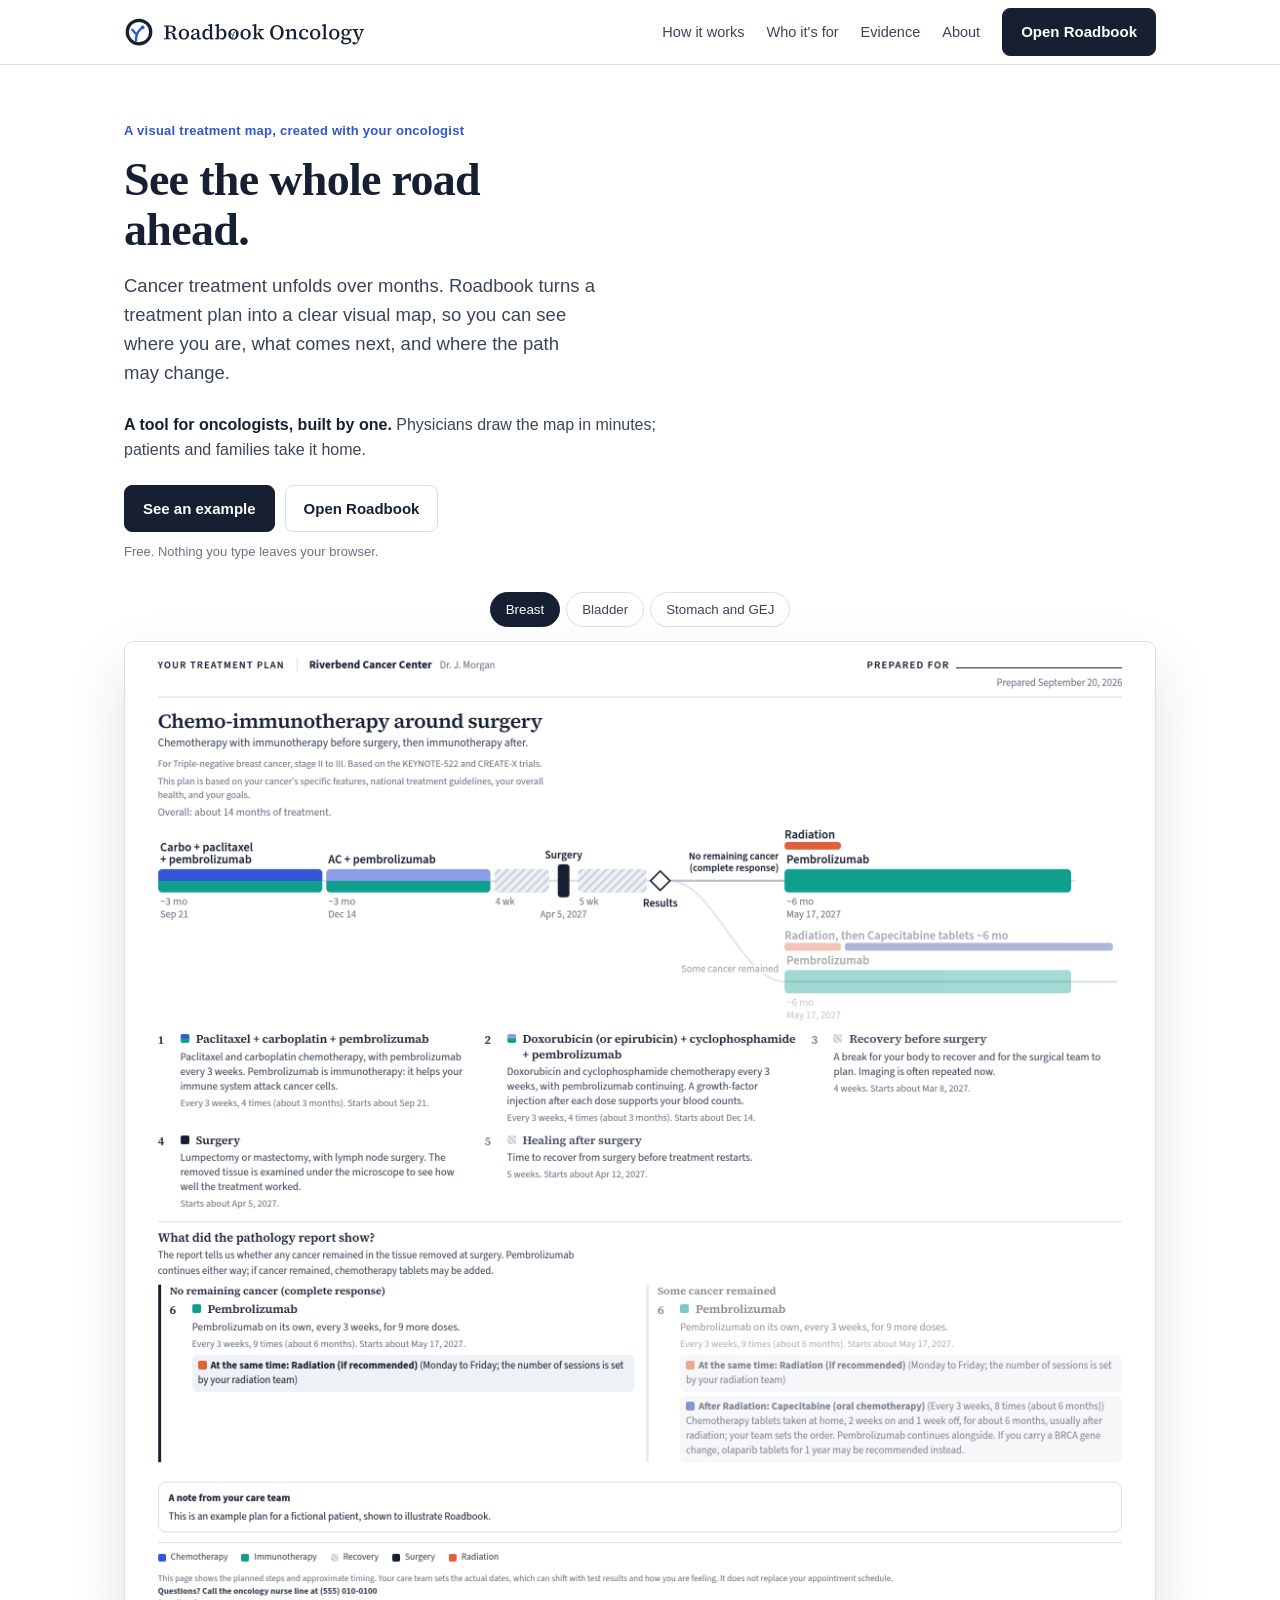
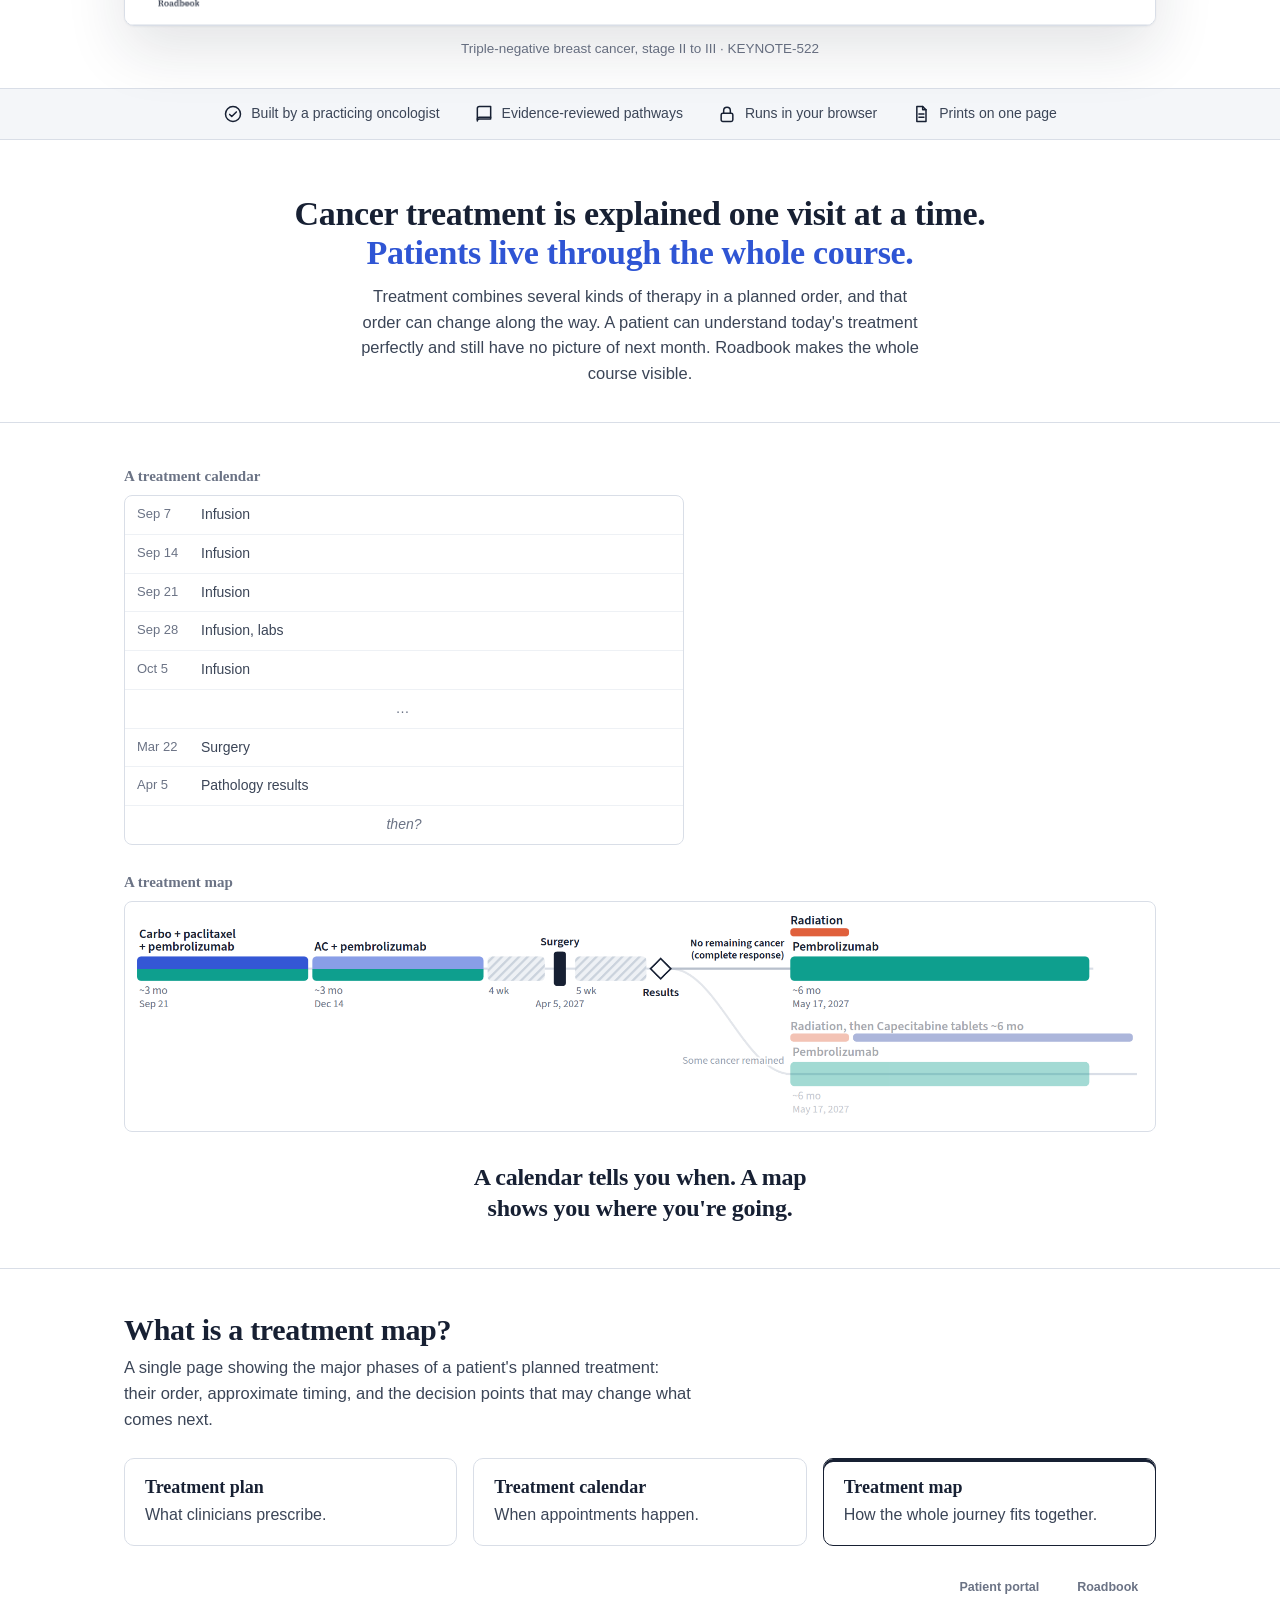
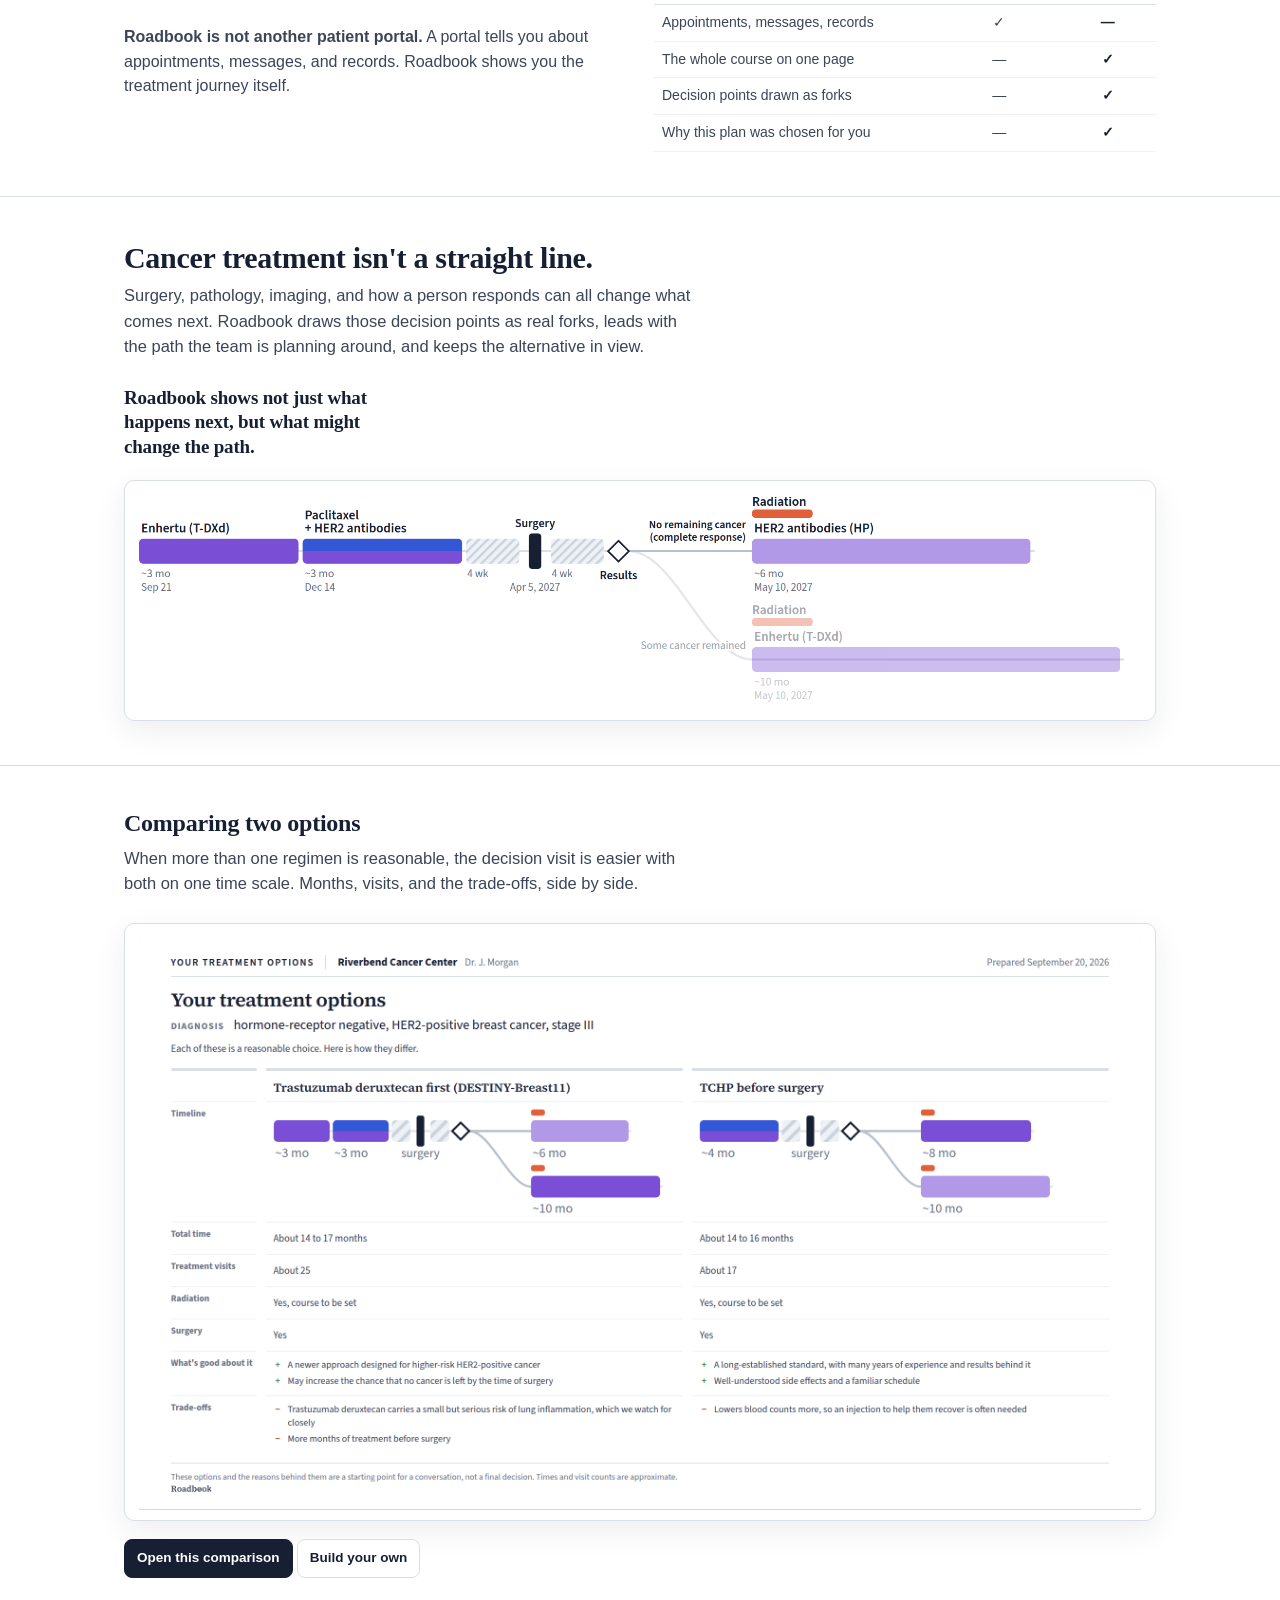
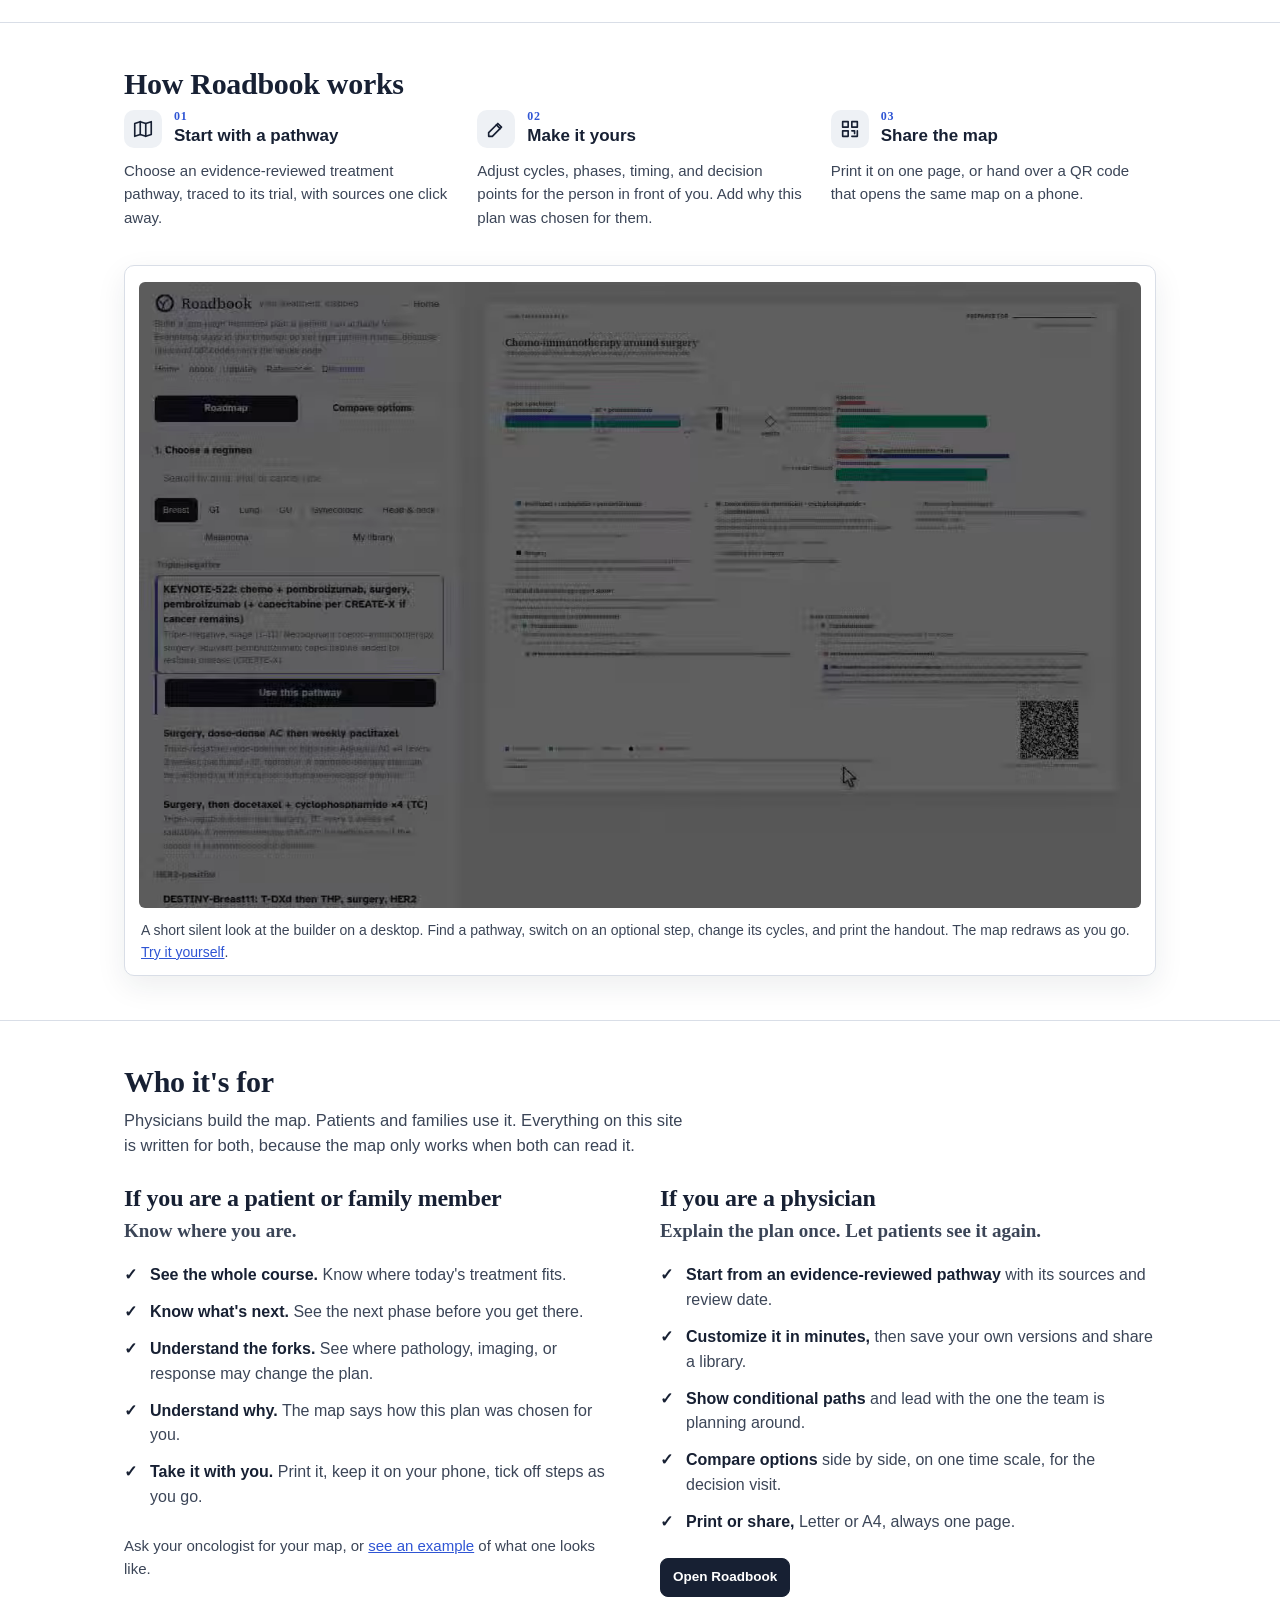
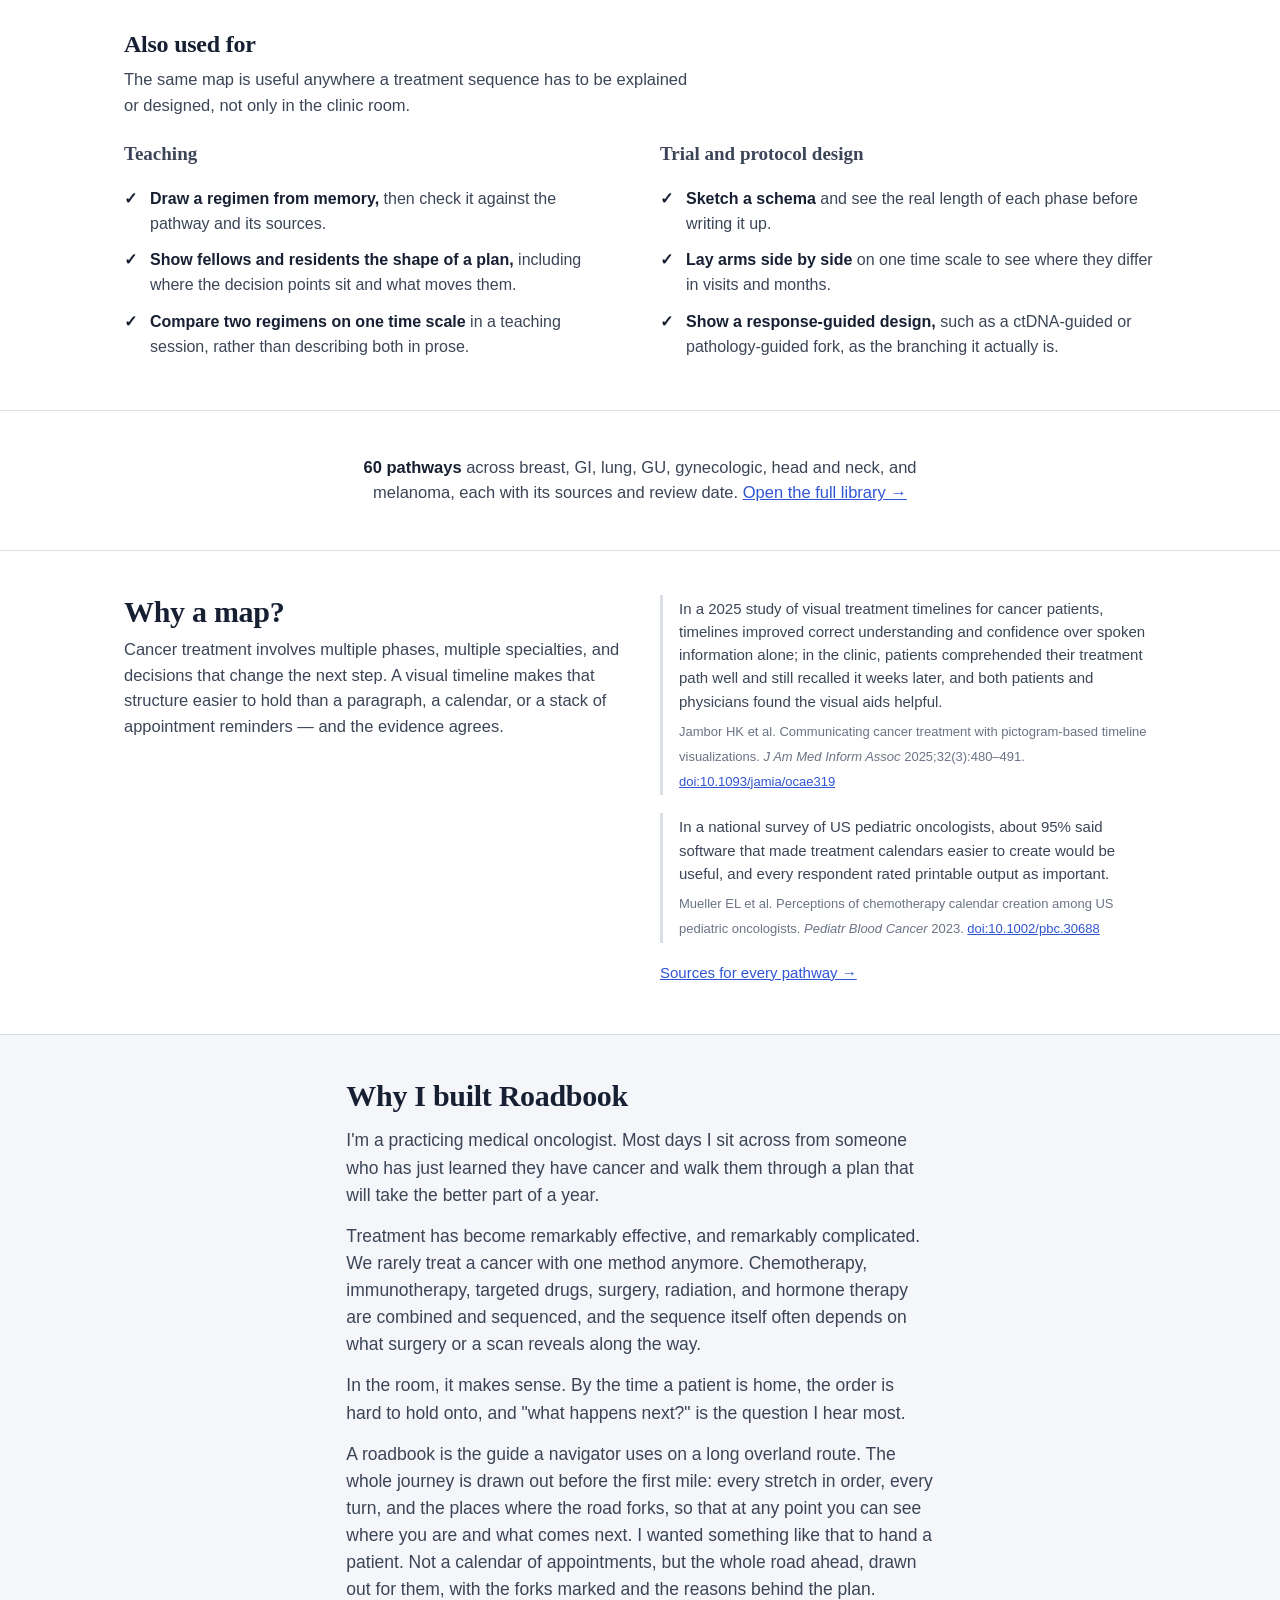
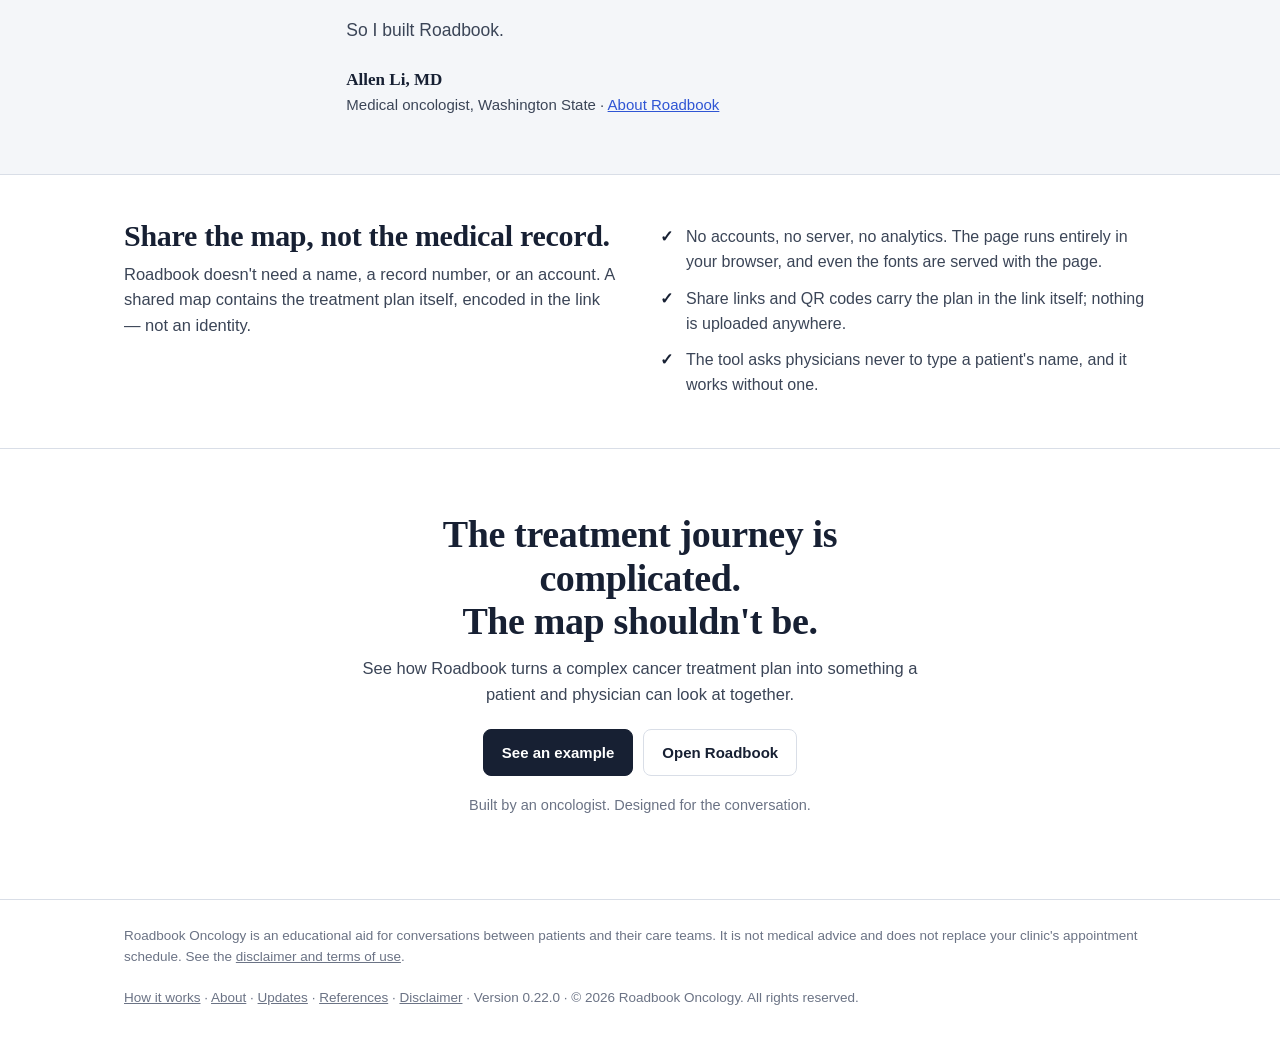
==== index.html @ 47f33a2a "Step text: the schedule said once, the longest descriptions shortened (0.22.0) Every step prints a s" ====
<!doctype html>
<html lang="en">
<head>
<meta charset="utf-8">
<meta name="viewport" content="width=device-width, initial-scale=1">
<title>Roadbook Oncology: treatment maps for cancer care</title>
<meta name="description" content="Roadbook lets your oncologist turn your treatment plan into a one-page map: every phase in order, the decision points, and why the plan was chosen.">
<meta property="og:site_name" content="Roadbook Oncology">
<meta property="og:title" content="Roadbook: treatment maps for cancer care">
<meta property="og:description" content="Roadbook lets your oncologist turn your treatment plan into a one-page map: every phase in order, the decision points, and why the plan was chosen.">
<meta property="og:image" content="https://allentheli.github.io/Roadbook/assets/brand/og.png">
<link rel="icon" href="assets/brand/favicon.svg" type="image/svg+xml">
<link rel="icon" href="assets/brand/favicon.ico" sizes="32x32">
<link rel="apple-touch-icon" href="assets/brand/apple-touch-icon.png">
<link rel="stylesheet" href="fonts/fonts.css">
<link rel="stylesheet" href="site.css?v=044">
</head>
<body>
<header class="top"><div class="wrap">
  <a class="logo" href="index.html"><svg class="mark" viewBox="0 0 24 24" aria-hidden="true"><circle cx="12" cy="12" r="9.4" fill="none" stroke="#172033" stroke-width="2.6"></circle><path d="M9.6 18.4 Q9.6 11.8 14.9 8.3 M9.6 13.6 L6.7 10.2" fill="none" stroke="#2F55D4" stroke-width="1.9" stroke-linecap="round" stroke-linejoin="round"></path><circle cx="14.9" cy="8.3" r="1.55" fill="#2F55D4"></circle></svg> <svg class="wordmark full" viewBox="47 63 1920 196" role="img" aria-label="Roadbook Oncology"><g transform="translate(40 40) scale(0.2)"><g fill="#172033"><path d="M344 850L36 850L36 795L171 787L211 787L344 795L344 850M251 850L130 850Q131 799 131 747.5Q131 696 131 644.5Q131 593 131 541L131 541L131 491Q131 440 131 388.5Q131 337 131 285.5Q131 234 130 183L130 183L251 183Q251 235 250.5 287Q250 339 250 392Q250 445 250 501L250 501L250 535Q250 589 250 642Q250 695 250.5 746.5Q251 798 251 850L251 850M594 860L594 860Q539 860 509.5 841Q480 822 468 774L468 774L436 643Q427 604 411.5 583Q396 562 373 553.5Q350 545 313 545L313 545L194 545L194 492L327 492Q380 492 414 475Q448 458 464 428Q480 398 480 360L480 360Q480 299 444 269Q408 239 332 239L332 239L204 239L204 183L346 183Q469 183 535.5 228Q602 273 602 354L602 354Q602 400 575.5 435Q549 470 500 491Q451 512 385 515L385 515L385 521Q424 522 452 529.5Q480 537 500 552Q520 567 533.5 591.5Q547 616 557 652L557 652L604 821L556 786L682 797L682 850Q670 853 656 855Q642 857 627 858.5Q612 860 594 860M163 246L36 238L36 183L176 183L176 246L163 246M990 863L990 863Q924 863 867 833.5Q810 804 776 746Q742 688 742 605L742 605Q742 522 776.5 463.5Q811 405 867.5 374.5Q924 344 990 344L990 344Q1055 344 1112 374Q1169 404 1203.5 461.5Q1238 519 1238 602L1238 602Q1238 685 1203.5 743.5Q1169 802 1112.5 832.5Q1056 863 990 863M990 808L990 808Q1032 808 1061 786Q1090 764 1106 719Q1122 674 1122 605L1122 605Q1122 536 1106 490Q1090 444 1061 421.5Q1032 399 990 399L990 399Q948 399 918.5 421.5Q889 444 874 489Q859 534 859 603L859 603Q859 673 874 718.5Q889 764 918.5 786Q948 808 990 808M1463 865L1463 865Q1406 865 1366 831Q1326 797 1326 734L1326 734Q1326 697 1342 668.5Q1358 640 1395 617.5Q1432 595 1496 577L1496 577Q1524 569 1552 562Q1580 555 1607.5 547Q1635 539 1663 532L1663 532L1663 574Q1628 584 1593.5 595Q1559 606 1524 617L1524 617Q1487 628 1467 643Q1447 658 1439.5 675.5Q1432 693 1432 713L1432 713Q1432 750 1454 770Q1476 790 1513 790L1513 790Q1536 790 1555 781.5Q1574 773 1595.5 757Q1617 741 1646 716L1646 716L1652 772L1615 772Q1596 798 1575.5 819Q1555 840 1528.5 852.5Q1502 865 1463 865M1727 862L1727 862Q1681 862 1654 834Q1627 806 1624 753L1624 753L1621 751L1621 515Q1621 470 1610.5 444Q1600 418 1577.5 407Q1555 396 1520 396L1520 396Q1496 396 1473 400.5Q1450 405 1426 415L1426 415L1469 373L1456 460Q1452 495 1436 511Q1420 527 1395 527L1395 527Q1370 527 1356.5 514Q1343 501 1339 482L1339 482Q1351 419 1407 381.5Q1463 344 1551 344L1551 344Q1607 344 1646.5 361.5Q1686 379 1707 417.5Q1728 456 1728 520L1728 520L1728 742Q1728 769 1738.5 781Q1749 793 1767 793L1767 793Q1779 793 1788.5 789Q1798 785 1806 779L1806 779L1823 814Q1807 836 1783.5 849Q1760 862 1727 862M2078 863L2078 863Q2019 863 1972.5 832.5Q1926 802 1899.5 744.5Q1873 687 1873 607L1873 607Q1873 525 1901 466Q1929 407 1977 375.5Q2025 344 2084 344L2084 344Q2120 344 2146 355Q2172 366 2192 386.5Q2212 407 2230 435L2230 435L2267 435L2262 503Q2223 458 2190.5 436Q2158 414 2119 414L2119 414Q2082 414 2052 434Q2022 454 2004.5 496Q1987 538 1987 604L1987 604Q1987 668 2004 709Q2021 750 2051 770Q2081 790 2119 790L2119 790Q2162 790 2194.5 766.5Q2227 743 2262 696L2262 696L2267 764L2230 764Q2214 793 2194 815.5Q2174 838 2146 850.5Q2118 863 2078 863M2417 850L2245 857L2235 753L2232 751L2232 454L2237 447L2234 212L2150 197L2150 154L2313 118L2342 122L2340 252L2340 788L2417 802L2417 850M2653 858L2484 850L2484 802L2559 788Q2559 763 2559 736.5Q2559 710 2559.5 684Q2560 658 2560 635L2560 635L2560 212L2477 197L2477 154L2639 118L2668 122L2666 252L2663 447L2667 453L2667 757L2665 758L2653 858M2819 863L2819 863Q2782 863 2754.5 851.5Q2727 840 2705.5 817Q2684 794 2665 761L2665 761L2628 761L2633 695Q2671 744 2706.5 768.5Q2742 793 2784 793L2784 793Q2821 793 2850 773Q2879 753 2896 711.5Q2913 670 2913 606L2913 606Q2913 510 2877.5 463.5Q2842 417 2787 417L2787 417Q2760 417 2735.5 428Q2711 439 2686 460.5Q2661 482 2632 514L2632 514L2627 447L2667 447Q2687 414 2710 391.5Q2733 369 2761.5 356.5Q2790 344 2828 344L2828 344Q2884 344 2929.5 373.5Q2975 403 3001.5 460.5Q3028 518 3028 601L3028 601Q3028 682 3000.5 741Q2973 800 2925.5 831.5Q2878 863 2819 863" fill="#172033"/><path d="M3363 863L3363 863Q3297 863 3240 833.5Q3183 804 3149 746Q3115 688 3115 605L3115 605Q3115 522 3149.5 463.5Q3184 405 3240.5 374.5Q3297 344 3363 344L3363 344Q3428 344 3485 374Q3542 404 3576.5 461.5Q3611 519 3611 602L3611 602Q3611 685 3576.5 743.5Q3542 802 3485.5 832.5Q3429 863 3363 863M3363 808L3363 808Q3405 808 3434 786Q3463 764 3479 719Q3495 674 3495 605L3495 605Q3495 536 3479 490Q3463 444 3434 421.5Q3405 399 3363 399L3363 399Q3321 399 3291.5 421.5Q3262 444 3247 489Q3232 534 3232 603L3232 603Q3232 673 3247 718.5Q3262 764 3291.5 786Q3321 808 3363 808" fill="#172033"/><path d="M3947 863L3947 863Q3881 863 3824 833.5Q3767 804 3733 746Q3699 688 3699 605L3699 605Q3699 522 3733.5 463.5Q3768 405 3824.5 374.5Q3881 344 3947 344L3947 344Q4012 344 4069 374Q4126 404 4160.5 461.5Q4195 519 4195 602L4195 602Q4195 685 4160.5 743.5Q4126 802 4069.5 832.5Q4013 863 3947 863M3947 808L3947 808Q3989 808 4018 786Q4047 764 4063 719Q4079 674 4079 605L4079 605Q4079 536 4063 490Q4047 444 4018 421.5Q3989 399 3947 399L3947 399Q3905 399 3875.5 421.5Q3846 444 3831 489Q3816 534 3816 603L3816 603Q3816 673 3831 718.5Q3846 764 3875.5 786Q3905 808 3947 808" fill="#172033"/><path d="M4537 850L4274 850L4274 799L4385 789L4425 789L4537 799L4537 850M4461 850L4350 850Q4351 825 4351 798Q4351 771 4351.5 743.5Q4352 716 4352 688.5Q4352 661 4352 635L4352 635L4352 212L4269 197L4269 154L4432 118L4461 122L4459 252L4459 634Q4459 661 4459 688Q4459 715 4459.5 743Q4460 771 4460 798Q4460 825 4461 850L4461 850M4781 358L4410 706L4410 627L4444 627L4572 487L4701 358L4781 358M4834 850L4673 850L4516 578L4588 507L4764 791L4834 801L4834 850M4667 422L4558 406L4558 357L4812 357L4812 406L4691 419L4667 422" fill="#172033"/></g><path d="M3322.7 778.0 Q3322.7 635.0 3410.1 515.2 M3322.7 665.0 L3276.7 581.1" fill="none" stroke="#2F55D4" stroke-width="46" stroke-linecap="round" stroke-linejoin="round"></path><circle cx="3410.1" cy="515.2" r="40" fill="#2F55D4"></circle><path d="M5445 866L5445 866Q5379 866 5320 843Q5261 820 5216 775.5Q5171 731 5146 666Q5121 601 5121 518L5121 518Q5121 436 5146.5 371Q5172 306 5216.5 260.5Q5261 215 5320 191Q5379 167 5445 167L5445 167Q5511 167 5569.5 190Q5628 213 5673 257.5Q5718 302 5743.5 366Q5769 430 5769 514L5769 514Q5769 596 5743.5 661Q5718 726 5673.5 772Q5629 818 5570 842Q5511 866 5445 866M5445 807L5445 807Q5496 807 5532.5 784Q5569 761 5593.5 721Q5618 681 5629.5 628.5Q5641 576 5641 516L5641 516Q5641 457 5629.5 404.5Q5618 352 5593.5 312Q5569 272 5532.5 249Q5496 226 5445 226L5445 226Q5395 226 5358 249Q5321 272 5296.5 312Q5272 352 5260 404Q5248 456 5248 516L5248 516Q5248 575 5260 628Q5272 681 5296.5 721Q5321 761 5358 784Q5395 807 5445 807M6108 850L5855 850L5855 799L5965 789L6005 789L6108 799L6108 850M6040 850L5929 850Q5929 820 5929.5 783Q5930 746 5930 707Q5930 668 5930 635L5930 635L5930 582Q5930 556 5930 535Q5930 514 5929.5 494Q5929 474 5929 453L5929 453L5849 449L5849 403L5991 350L6020 355L6034 463L6038 464L6038 635Q6038 668 6038.5 707Q6039 746 6039 783Q6039 820 6040 850L6040 850M6435 850L6182 850L6182 799L6288 789L6328 789L6435 799L6435 850M6363 850L6252 850Q6253 820 6253 783Q6253 746 6253.5 707.5Q6254 669 6254 635L6254 635L6254 537Q6254 478 6234.5 454Q6215 430 6172 430L6172 430Q6147 430 6122.5 437.5Q6098 445 6072.5 459.5Q6047 474 6021 496L6021 496L6015 448L6042 448Q6063 418 6089.5 394.5Q6116 371 6148.5 357.5Q6181 344 6218 344L6218 344Q6289 344 6325.5 387.5Q6362 431 6362 519L6362 519L6362 635Q6362 669 6362 707.5Q6362 746 6362.5 783Q6363 820 6363 850L6363 850M6750 863L6750 863Q6675 863 6620 832Q6565 801 6535.5 744Q6506 687 6506 609L6506 609Q6506 529 6538.5 469.5Q6571 410 6627.5 377Q6684 344 6753 344L6753 344Q6809 344 6850.5 361Q6892 378 6917.5 406Q6943 434 6951 467L6951 467Q6947 491 6934 504.5Q6921 518 6896 518L6896 518Q6869 518 6854 501.5Q6839 485 6833 458L6833 458L6809 369L6871 420Q6849 409 6824 402.5Q6799 396 6768 396L6768 396Q6725 396 6691 419.5Q6657 443 6638.5 487.5Q6620 532 6620 596L6620 596Q6620 660 6640 702.5Q6660 745 6695.5 766Q6731 787 6777 787L6777 787Q6808 787 6832.5 778.5Q6857 770 6877.5 755Q6898 740 6915 720L6915 720L6952 753Q6933 783 6907 808Q6881 833 6843 848Q6805 863 6750 863M7278 863L7278 863Q7212 863 7155 833.5Q7098 804 7064 746Q7030 688 7030 605L7030 605Q7030 522 7064.5 463.5Q7099 405 7155.5 374.5Q7212 344 7278 344L7278 344Q7343 344 7400 374Q7457 404 7491.5 461.5Q7526 519 7526 602L7526 602Q7526 685 7491.5 743.5Q7457 802 7400.5 832.5Q7344 863 7278 863M7278 808L7278 808Q7320 808 7349 786Q7378 764 7394 719Q7410 674 7410 605L7410 605Q7410 536 7394 490Q7378 444 7349 421.5Q7320 399 7278 399L7278 399Q7236 399 7206.5 421.5Q7177 444 7162 489Q7147 534 7147 603L7147 603Q7147 673 7162 718.5Q7177 764 7206.5 786Q7236 808 7278 808M7869 850L7605 850L7605 799L7716 789L7756 789L7869 799L7869 850M7792 850L7681 850Q7682 814 7682 778Q7682 742 7682.5 706Q7683 670 7683 635L7683 635L7683 212L7600 197L7600 154L7763 118L7792 122L7790 252L7790 635Q7790 670 7790.5 706Q7791 742 7791 778Q7791 814 7792 850L7792 850M8195 863L8195 863Q8129 863 8072 833.5Q8015 804 7981 746Q7947 688 7947 605L7947 605Q7947 522 7981.5 463.5Q8016 405 8072.5 374.5Q8129 344 8195 344L8195 344Q8260 344 8317 374Q8374 404 8408.5 461.5Q8443 519 8443 602L8443 602Q8443 685 8408.5 743.5Q8374 802 8317.5 832.5Q8261 863 8195 863M8195 808L8195 808Q8237 808 8266 786Q8295 764 8311 719Q8327 674 8327 605L8327 605Q8327 536 8311 490Q8295 444 8266 421.5Q8237 399 8195 399L8195 399Q8153 399 8123.5 421.5Q8094 444 8079 489Q8064 534 8064 603L8064 603Q8064 673 8079 718.5Q8094 764 8123.5 786Q8153 808 8195 808M8735 1085L8735 1085Q8664 1085 8615.5 1069Q8567 1053 8542.5 1025.5Q8518 998 8518 963L8518 963Q8518 934 8533 912Q8548 890 8579.5 873Q8611 856 8661 843L8661 843L8668 850Q8651 863 8639 878Q8627 893 8621 909.5Q8615 926 8615 945L8615 945Q8615 970 8629.5 989.5Q8644 1009 8673.5 1020Q8703 1031 8750 1031L8750 1031Q8805 1031 8842 1017.5Q8879 1004 8898 981.5Q8917 959 8917 933L8917 933Q8917 901 8894.5 881.5Q8872 862 8824 862L8824 862L8695 862Q8678 862 8662 861.5Q8646 861 8631 860L8631 860L8631 841Q8592 834 8568.5 816Q8545 798 8545 763L8545 763Q8545 731 8568 708Q8591 685 8634 664L8634 664L8634 640L8684 648Q8660 669 8648.5 685Q8637 701 8637 721L8637 721Q8637 745 8654 757.5Q8671 770 8710 770L8710 770L8837 770Q8897 770 8935.5 787Q8974 804 8992.5 834Q9011 864 9011 904L9011 904Q9011 941 8991 973.5Q8971 1006 8934 1031Q8897 1056 8846.5 1070.5Q8796 1085 8735 1085M8739 678L8739 678Q8680 678 8635 658.5Q8590 639 8565 601.5Q8540 564 8540 512L8540 512Q8540 461 8565 423Q8590 385 8635 364.5Q8680 344 8739 344L8739 344Q8780 344 8811 353.5Q8842 363 8864.5 379.5Q8887 396 8900 417L8900 417L8909 418Q8923 436 8930.5 458.5Q8938 481 8938 510L8938 510Q8938 561 8913 599Q8888 637 8843.5 657.5Q8799 678 8739 678M8739 629L8739 629Q8769 629 8790.5 614.5Q8812 600 8823.5 573Q8835 546 8835 510L8835 510Q8835 474 8824 447.5Q8813 421 8791.5 407Q8770 393 8740 393L8740 393Q8711 393 8689 407.5Q8667 422 8655.5 448.5Q8644 475 8644 511L8644 511Q8644 547 8655.5 573.5Q8667 600 8688 614.5Q8709 629 8739 629M9025 437L8872 437L8872 406L8898 406L8991 339L9025 344L9025 437M9165 1092L9165 1092Q9134 1092 9111 1083Q9088 1074 9074.5 1058.5Q9061 1043 9058 1025L9058 1025Q9064 1002 9082.5 989Q9101 976 9129 976L9129 976Q9154 976 9173 986.5Q9192 997 9210 1018L9210 1018L9237 1050L9206 1057L9212 1047Q9239 1029 9260.5 1004.5Q9282 980 9300 948.5Q9318 917 9333 880L9333 880L9351 835L9367 831L9445 573L9521 357L9591 357L9394 860Q9363 939 9330.5 990Q9298 1041 9258 1066.5Q9218 1092 9165 1092M9399 796L9331 923L9104 357L9227 357L9377 786L9399 796M9166 417L9065 405L9065 357L9334 357L9334 405L9218 417L9166 417M9517 417L9417 405L9417 357L9630 357L9630 405L9546 417L9517 417" fill="#172033"/></g></svg></a>
  <div class="nav-wrap">
    <input type="checkbox" id="navtoggle" class="navcb" aria-label="Show menu">
    <label class="navtoggle" for="navtoggle"><span></span><span></span><span></span></label>
  <nav class="main"><a href="how-it-works.html">How it works</a><a href="index.html#who">Who it's for</a><a href="index.html#evidence">Evidence</a><a href="about.html">About</a><a class="btn" href="app.html" style="color:#fff">Open Roadbook</a></nav>
  </div>
</div></header>

<div class="hero"><div class="wrap">
  <div class="herotext">
    <p class="eyebrow">A visual treatment map, created with your oncologist</p>
    <h1 class="display">See the whole road ahead.</h1>
    <p class="lede">Cancer treatment unfolds over months. Roadbook turns a treatment plan into a clear visual map, so you can see where you are, what comes next, and where the path may change.</p>
    <p class="byline"><b>A tool for oncologists, built by one.</b> Physicians draw the map in minutes; patients and families take it home.</p>
    <div class="ctas"><a class="btn" href="app.html#r=kn522&demo=1" style="color:#fff">See an example</a><a class="btn sec" href="app.html">Open Roadbook</a><small>Free. Nothing you type leaves your browser.</small></div>
  </div>
  <div class="heroswitch" id="heroswitch">
    <div class="hstabs" role="tablist" aria-label="Example treatment maps">
      <button type="button" role="tab" id="hstab-0" aria-controls="hs-0" aria-selected="true" data-i="0">Breast</button>
      <button type="button" role="tab" id="hstab-1" aria-controls="hs-1" aria-selected="false" data-i="1">Bladder</button>
      <button type="button" role="tab" id="hstab-2" aria-controls="hs-2" aria-selected="false" data-i="2">Stomach and GEJ</button>
    </div>
    <div class="hsview" id="hsview">
      <a class="heroimg hsslide on" id="hs-0" role="tabpanel" aria-labelledby="hstab-0" href="app.html#r=kn522&demo=1" aria-label="Open the triple-negative breast cancer example"><img src="hero.png" alt="A Roadbook treatment map for stage II to III triple-negative breast cancer: chemo-immunotherapy, surgery, a pathology decision point, then immunotherapy" width="2112" height="2016"></a>
      <a class="heroimg hsslide" id="hs-1" role="tabpanel" aria-labelledby="hstab-1" href="app.html#r=ev303&demo=1" aria-label="Open the muscle-invasive bladder cancer example"><img data-src="hero-ev303.png" alt="A Roadbook treatment map for muscle-invasive bladder cancer: enfortumab vedotin with pembrolizumab, cystectomy, then more of both" width="2112" height="1316"></a>
      <a class="heroimg hsslide" id="hs-2" role="tabpanel" aria-labelledby="hstab-2" href="app.html#r=flot&demo=1" aria-label="Open the stomach and gastroesophageal junction cancer example"><img data-src="hero-flot.png" alt="A Roadbook treatment map for stomach or gastroesophageal junction cancer: FLOT chemotherapy with durvalumab, surgery, then more of both" width="2112" height="1544"></a>
    </div>
    <p class="hscap" id="hscap" aria-live="polite">Triple-negative breast cancer, stage II to III &middot; KEYNOTE-522</p>
  </div>
</div></div>

<div class="trust"><div class="wrap">
  <span><svg viewBox="0 0 24 24" fill="none" stroke="currentColor" stroke-width="1.8" stroke-linecap="round" stroke-linejoin="round"><circle cx="12" cy="12" r="9"/><path d="M8 12.5l2.5 2.5L16 9.5"/></svg> Built by a practicing oncologist</span><span><svg viewBox="0 0 24 24" fill="none" stroke="currentColor" stroke-width="1.8" stroke-linecap="round" stroke-linejoin="round"><path d="M4 5.5A2.5 2.5 0 0 1 6.5 3H20v15H6.5A2.5 2.5 0 0 0 4 20.5z"/><path d="M4 18.5A2.5 2.5 0 0 1 6.5 16H20"/></svg> Evidence-reviewed pathways</span><span><svg viewBox="0 0 24 24" fill="none" stroke="currentColor" stroke-width="1.8" stroke-linecap="round" stroke-linejoin="round"><rect x="5" y="11" width="14" height="10" rx="2"/><path d="M8 11V8a4 4 0 0 1 8 0v3"/></svg> Runs in your browser</span><span><svg viewBox="0 0 24 24" fill="none" stroke="currentColor" stroke-width="1.8" stroke-linecap="round" stroke-linejoin="round"><path d="M7 3h7l4 4v14H7z"/><path d="M14 3v4h4"/><path d="M9.5 12h6M9.5 16h6"/></svg> Prints on one page</span>
</div></div>

<section class="problem"><div class="wrap">
  <h2>Cancer treatment is explained one visit at a time.<br><span>Patients live through the whole course.</span></h2>
  <p class="sub">Treatment combines several kinds of therapy in a planned order, and that order can change along the way. A patient can understand today's treatment perfectly and still have no picture of next month. Roadbook makes the whole course visible.</p>
</div></section>

<section><div class="wrap">
  <div class="ba">
    <div class="ba-col"><h3>A treatment calendar</h3>
      <ul class="cal"><li><time>Sep 7</time>Infusion</li><li><time>Sep 14</time>Infusion</li><li><time>Sep 21</time>Infusion</li><li><time>Sep 28</time>Infusion, labs</li><li><time>Oct 5</time>Infusion</li><li class="more">…</li><li><time>Mar 22</time>Surgery</li><li><time>Apr 5</time>Pathology results</li><li class="q">then?</li></ul>
    </div>
    <div class="ba-col wide"><h3>A treatment map</h3><div class="mapscroll"><img src="route-kn522.png" alt="The same plan as a map: two chemotherapy phases, surgery, a pathology fork, and immunotherapy" width="1920" height="395"></div><p class="swipe">Swipe sideways to see the whole map.</p></div>
  </div>
  <p class="pull">A calendar tells you when. A map shows you where you're going.</p>
</div></section>

<section id="what"><div class="wrap">
  <h2>What is a treatment map?</h2>
  <p class="sub">A single page showing the major phases of a patient's planned treatment: their order, approximate timing, and the decision points that may change what comes next.</p>
  <div class="triad">
    <div><b>Treatment plan</b><p>What clinicians prescribe.</p></div>
    <div><b>Treatment calendar</b><p>When appointments happen.</p></div>
    <div class="hi"><b>Treatment map</b><p>How the whole journey fits together.</p></div>
  </div>
  <div class="portal">
    <p><b>Roadbook is not another patient portal.</b> A portal tells you about appointments, messages, and records. Roadbook shows you the treatment journey itself.</p>
    <table><tr><th></th><th>Patient portal</th><th>Roadbook</th></tr><tr><td>Appointments, messages, records</td><td>✓</td><td>—</td></tr><tr><td>The whole course on one page</td><td>—</td><td>✓</td></tr><tr><td>Decision points drawn as forks</td><td>—</td><td>✓</td></tr><tr><td>Why this plan was chosen for you</td><td>—</td><td>✓</td></tr></table>
  </div>
</div></section>

<section id="forks"><div class="wrap two">
  <div>
    <h2>Cancer treatment isn't a straight line.</h2>
    <p class="sub">Surgery, pathology, imaging, and how a person responds can all change what comes next. Roadbook draws those decision points as real forks, leads with the path the team is planning around, and keeps the alternative in view.</p>
    <p class="pull small">Roadbook shows not just what happens next, but what might change the path.</p>
  </div>
  <div class="imgcard"><div class="mapscroll"><img src="decision.png" alt="A treatment map with a pathology decision point: one branch continues HER2 antibodies, the other switches to trastuzumab deruxtecan" width="1920" height="409"></div><p class="swipe">Swipe sideways to see the whole map.</p></div>
</div></section>

<section id="compare"><div class="wrap">
  <h2 style="font-size:24px">Comparing two options</h2>
  <p class="sub">When more than one regimen is reasonable, the decision visit is easier with both on one time scale. Months, visits, and the trade-offs, side by side.</p>
  <div class="imgcard" style="margin-top:16px"><img src="compare.png" alt="A comparison page for stage III HER2-positive breast cancer, showing two regimens side by side with their timelines, total months, visit counts, advantages and trade-offs" width="2112" height="1202"></div>
  <p class="more-link"><a class="btn small" href="app.html#cmp=demo" style="color:#fff">Open this comparison</a> <a class="btn sec small" href="app.html">Build your own</a></p>
</div></section>

<section id="how"><div class="wrap">
  <h2>How Roadbook works</h2>
  <div class="steps3">
    <div><span class="num">01</span><div class="ic"><svg viewBox="0 0 24 24" fill="none" stroke="currentColor" stroke-width="1.8" stroke-linecap="round" stroke-linejoin="round"><path d="M3 6l6-2 6 2 6-2v14l-6 2-6-2-6 2z"/><path d="M9 4v14M15 6v14"/></svg></div><h3>Start with a pathway</h3><p>Choose an evidence-reviewed treatment pathway, traced to its trial, with sources one click away.</p></div>
    <div><span class="num">02</span><div class="ic"><svg viewBox="0 0 24 24" fill="none" stroke="currentColor" stroke-width="1.8" stroke-linecap="round" stroke-linejoin="round"><path d="M4 20h4l10-10-4-4L4 16z"/><path d="M12.5 7.5l4 4"/></svg></div><h3>Make it yours</h3><p>Adjust cycles, phases, timing, and decision points for the person in front of you. Add why this plan was chosen for them.</p></div>
    <div><span class="num">03</span><div class="ic"><svg viewBox="0 0 24 24" fill="none" stroke="currentColor" stroke-width="1.8" stroke-linecap="round" stroke-linejoin="round"><rect x="4" y="4" width="6" height="6"/><rect x="14" y="4" width="6" height="6"/><rect x="4" y="14" width="6" height="6"/><path d="M14 14h3v3M20 14v6h-6"/></svg></div><h3>Share the map</h3><p>Print it on one page, or hand over a QR code that opens the same map on a phone.</p></div>
  </div>
  <figure class="demo imgcard" id="demo">
    <video id="demovid" muted loop playsinline preload="none" poster="demo-builder-poster.jpg" width="1280" height="800" aria-label="Silent demo of the Roadbook builder on a desktop. The NATALEE pathway is found by search, its optional chemotherapy step is switched on, the number of cycles is changed, and the handout is printed. The treatment map redraws after each change."><source data-src="demo-builder.webm" type="video/webm"><source data-src="demo-builder.mp4" type="video/mp4"></video>
    <figcaption>A short silent look at the builder on a desktop. Find a pathway, switch on an optional step, change its cycles, and print the handout. The map redraws as you go. <a href="app.html">Try it yourself</a>.</figcaption>
  </figure>
</div></section>

<section id="who"><div class="wrap">
  <h2>Who it's for</h2>
  <p class="sub">Physicians build the map. Patients and families use it. Everything on this site is written for both, because the map only works when both can read it.</p>
</div><div class="wrap two" style="margin-top:8px">
  <div>
    <h2 style="font-size:24px">If you are a patient or family member</h2>
    <h3 class="sub2">Know where you are.</h3>
    <ul class="checks">
      <li><b>See the whole course.</b> Know where today's treatment fits.</li>
      <li><b>Know what's next.</b> See the next phase before you get there.</li>
      <li><b>Understand the forks.</b> See where pathology, imaging, or response may change the plan.</li>
      <li><b>Understand why.</b> The map says how this plan was chosen for you.</li>
      <li><b>Take it with you.</b> Print it, keep it on your phone, tick off steps as you go.</li>
    </ul>
    <p class="more-link">Ask your oncologist for your map, or <a href="app.html#r=kn522&demo=1">see an example</a> of what one looks like.</p>
  </div>
  <div id="physicians">
    <h2 style="font-size:24px">If you are a physician</h2>
    <h3 class="sub2">Explain the plan once. Let patients see it again.</h3>
    <ul class="checks">
      <li><b>Start from an evidence-reviewed pathway</b> with its sources and review date.</li>
      <li><b>Customize it in minutes,</b> then save your own versions and share a library.</li>
      <li><b>Show conditional paths</b> and lead with the one the team is planning around.</li>
      <li><b>Compare options</b> side by side, on one time scale, for the decision visit.</li>
      <li><b>Print or share,</b> Letter or A4, always one page.</li>
    </ul>
    <p class="more-link"><a class="btn small" href="app.html" style="color:#fff">Open Roadbook</a></p>
  </div>
</div><div class="wrap" style="margin-top:34px">
  <h2 style="font-size:24px">Also used for</h2>
  <p class="sub">The same map is useful anywhere a treatment sequence has to be explained or designed, not only in the clinic room.</p>
</div><div class="wrap two" style="margin-top:6px">
  <div>
    <h3 class="sub2">Teaching</h3>
    <ul class="checks">
      <li><b>Draw a regimen from memory,</b> then check it against the pathway and its sources.</li>
      <li><b>Show fellows and residents the shape of a plan,</b> including where the decision points sit and what moves them.</li>
      <li><b>Compare two regimens on one time scale</b> in a teaching session, rather than describing both in prose.</li>
    </ul>
  </div>
  <div>
    <h3 class="sub2">Trial and protocol design</h3>
    <ul class="checks">
      <li><b>Sketch a schema</b> and see the real length of each phase before writing it up.</li>
      <li><b>Lay arms side by side</b> on one time scale to see where they differ in visits and months.</li>
      <li><b>Show a response-guided design,</b> such as a ctDNA-guided or pathology-guided fork, as the branching it actually is.</li>
    </ul>
  </div>
</div></section>

<section id="examples"><div class="wrap">
  <p class="libline" id="libcount"></p>
</div></section>

<section id="evidence"><div class="wrap two">
  <div>
    <h2>Why a map?</h2>
    <p class="sub">Cancer treatment involves multiple phases, multiple specialties, and decisions that change the next step. A visual timeline makes that structure easier to hold than a paragraph, a calendar, or a stack of appointment reminders — and the evidence agrees.</p>
  </div>
  <div class="cites">
    <div><p>In a 2025 study of visual treatment timelines for cancer patients, timelines improved correct understanding and confidence over spoken information alone; in the clinic, patients comprehended their treatment path well and still recalled it weeks later, and both patients and physicians found the visual aids helpful.</p><small>Jambor HK et al. Communicating cancer treatment with pictogram-based timeline visualizations. <em>J Am Med Inform Assoc</em> 2025;32(3):480–491. <a href="https://doi.org/10.1093/jamia/ocae319" target="_blank" rel="noopener">doi:10.1093/jamia/ocae319</a></small></div>
    <div><p>In a national survey of US pediatric oncologists, about 95% said software that made treatment calendars easier to create would be useful, and every respondent rated printable output as important.</p><small>Mueller EL et al. Perceptions of chemotherapy calendar creation among US pediatric oncologists. <em>Pediatr Blood Cancer</em> 2023. <a href="https://doi.org/10.1002/pbc.30688" target="_blank" rel="noopener">doi:10.1002/pbc.30688</a></small></div>
    <p class="more-link"><a href="references.html">Sources for every pathway →</a></p>
  </div>
</div></section>

<section id="why" class="founder"><div class="wrap">
  <div class="fbox">
    <h2>Why I built Roadbook</h2>
    <p>I'm a practicing medical oncologist. Most days I sit across from someone who has just learned they have cancer and walk them through a plan that will take the better part of a year.</p>
    <p>Treatment has become remarkably effective, and remarkably complicated. We rarely treat a cancer with one method anymore. Chemotherapy, immunotherapy, targeted drugs, surgery, radiation, and hormone therapy are combined and sequenced, and the sequence itself often depends on what surgery or a scan reveals along the way.</p>
    <p>In the room, it makes sense. By the time a patient is home, the order is hard to hold onto, and "what happens next?" is the question I hear most.</p>
    <p>A roadbook is the guide a navigator uses on a long overland route. The whole journey is drawn out before the first mile: every stretch in order, every turn, and the places where the road forks, so that at any point you can see where you are and what comes next. I wanted something like that to hand a patient. Not a calendar of appointments, but the whole road ahead, drawn out for them, with the forks marked and the reasons behind the plan.</p>
    <p>So I built Roadbook.</p>
    <p class="sig"><b>Allen Li, MD</b><br>Medical oncologist, Washington State · <a href="about.html">About Roadbook</a></p>
  </div>
</div></section>

<section id="privacy"><div class="wrap two">
  <div>
    <h2>Share the map, not the medical record.</h2>
    <p class="sub">Roadbook doesn't need a name, a record number, or an account. A shared map contains the treatment plan itself, encoded in the link — not an identity.</p>
  </div>
  <ul class="checks">
    <li>No accounts, no server, no analytics. The page runs entirely in your browser, and even the fonts are served with the page.</li>
    <li>Share links and QR codes carry the plan in the link itself; nothing is uploaded anywhere.</li>
    <li>The tool asks physicians never to type a patient's name, and it works without one.</li>
  </ul>
</div></section>

<section class="final"><div class="wrap">
  <h2>The treatment journey is complicated.<br>The map shouldn't be.</h2>
  <p class="sub">See how Roadbook turns a complex cancer treatment plan into something a patient and physician can look at together.</p>
  <div class="ctas"><a class="btn" href="app.html#r=kn522&demo=1" style="color:#fff">See an example</a><a class="btn sec" href="app.html">Open Roadbook</a></div>
  <p class="byline">Built by an oncologist. Designed for the conversation.</p>
</div></section>

<footer><div class="wrap">
  <div>Roadbook Oncology is an educational aid for conversations between patients and their care teams. It is not medical advice and does not replace your clinic's appointment schedule. See the <a href="disclaimer.html">disclaimer and terms of use</a>.</div>
  <div><a href="how-it-works.html">How it works</a> · <a href="about.html">About</a> · <a href="updates.html">Updates</a> · <a href="references.html">References</a> · <a href="disclaimer.html">Disclaimer</a> · <span id="ver"></span> · &copy; 2026 Roadbook Oncology. All rights reserved.</div>
</div></footer>
<script>
(function(){
  var v = document.getElementById('demovid'); if (!v) return;
  var still = window.matchMedia && matchMedia('(prefers-reduced-motion: reduce)').matches;
  if (still){ v.controls = true; }
  var loaded = false;
  function load(){ if (loaded) return; loaded = true; [].forEach.call(v.querySelectorAll('source'), function(s){ s.src = s.dataset.src; }); v.load(); }
  if (!('IntersectionObserver' in window)){ load(); if (!still) v.play().catch(function(){ v.controls = true; }); return; }
  new IntersectionObserver(function(es){
    es.forEach(function(e){
      if (e.isIntersecting){ load(); if (!still) v.play().catch(function(){ v.controls = true; }); }
      else if (!v.paused) v.pause();
    });
  }, { rootMargin: '200px 0px', threshold: 0.15 }).observe(v);
})();
</script>
<script>
(function(){
  var root = document.getElementById('heroswitch'); if (!root) return;
  var caps = ['Triple-negative breast cancer, stage II to III \u00b7 KEYNOTE-522',
              'Muscle-invasive bladder cancer, cisplatin not an option \u00b7 KEYNOTE-905 / EV-303',
              'Stomach or gastroesophageal junction cancer, stage II to III \u00b7 FLOT4 / MATTERHORN'];
  var tabs = [].slice.call(root.querySelectorAll('[role=tab]'));
  var slides = [].slice.call(root.querySelectorAll('.hsslide'));
  var cap = document.getElementById('hscap');
  var at = 0;
  function show(i, focus){
    at = (i + slides.length) % slides.length;
    slides.forEach(function(s, k){ s.classList.toggle('on', k === at); });
    var img = slides[at].querySelector('img');
    if (img && img.dataset.src){ img.src = img.dataset.src; delete img.dataset.src; }
    tabs.forEach(function(t, k){ t.setAttribute('aria-selected', k === at ? 'true' : 'false'); });
    cap.textContent = caps[at];
    if (focus) tabs[at].focus();
  }
  tabs.forEach(function(t){ t.addEventListener('click', function(){ show(+t.dataset.i); }); });
  root.querySelector('.hstabs').addEventListener('keydown', function(e){
    if (e.key === 'ArrowRight'){ e.preventDefault(); show(at + 1, true); }
    if (e.key === 'ArrowLeft'){ e.preventDefault(); show(at - 1, true); }
  });
  var x0 = null;
  var view = document.getElementById('hsview');
  view.addEventListener('touchstart', function(e){ x0 = e.changedTouches[0].clientX; }, {passive:true});
  view.addEventListener('touchend', function(e){
    if (x0 === null) return;
    var dx = e.changedTouches[0].clientX - x0; x0 = null;
    if (Math.abs(dx) > 45) show(at + (dx < 0 ? 1 : -1));
  }, {passive:true});
})();
</script>
<script src="regimens.js?v=0.22.0"></script>
<script>document.getElementById('ver').textContent = 'Version ' + APP_VERSION;</script>
<script>
(function(){
  const n = LIBRARY.length; const names = {breast:'breast', gi:'GI', lung:'lung', gu:'GU', gyn:'gynecologic', hn:'head and neck', skin:'melanoma'}; const counts = {}; LIBRARY.forEach(r => { counts[r.disease] = (counts[r.disease] || 0) + 1; });
  const parts = Object.keys(names).filter(k => counts[k]).map(k => names[k]);
  document.getElementById('libcount').innerHTML = `<b>${n} pathways</b> across ${parts.slice(0, -1).join(', ')}, and ${parts.slice(-1)}, each with its sources and review date. <a href="app.html" style="white-space:nowrap">Open the full library →</a>`;
})();
</script>
</body></html>
---- site.css ----
:root{
  --ink:#172033; --ink-2:#3B4557; --muted:#6B7385; --line:#D9DEE7; --line-2:#EEF1F5; --paper:#fff; --app:#F4F6F9; --accent:#2F55D4;
  --chemo:#3457D5; --io:#0E9F8E; --targeted:#7A4FD6; --endocrine:#C48A16; --radiation:#E0603C; --watch:#4C9A5B;
  --serif:'Source Serif 4', Georgia, 'Times New Roman', serif;
  --sans:'Atkinson Hyperlegible', 'Segoe UI', Roboto, Helvetica, Arial, sans-serif;
}
*{box-sizing:border-box}
html{scroll-behavior:smooth}
body{margin:0;font-family:var(--sans);color:var(--ink);background:var(--paper);font-size:16px;line-height:1.55;-webkit-font-smoothing:antialiased}
a{color:var(--accent)}
.wrap{max-width:1080px;margin:0 auto;padding:0 24px}
/* keyboard and screen-reader users: the first Tab press offers a jump past the header */
.skip{position:absolute;left:-9999px;top:10px;z-index:100;background:#fff;color:var(--ink);padding:9px 14px;border:1px solid var(--line);border-radius:8px;font-size:14px;text-decoration:none;box-shadow:0 6px 20px rgba(23,32,51,.12)}
.skip:focus{left:12px;outline:2px solid var(--accent);outline-offset:2px}
header.top{border-bottom:1px solid var(--line);background:#fff;position:sticky;top:0;z-index:5}
section,[id]{scroll-margin-top:76px}
header.top .wrap{display:flex;align-items:center;justify-content:space-between;height:64px}
.logo{display:flex;align-items:center;gap:10px;text-decoration:none;color:var(--ink);font:600 21px/1 var(--serif);letter-spacing:-.01em}
.logo svg.mark{width:30px;height:30px}
.logo svg.wordmark{height:.747em;width:auto}
/* the full-name wordmark includes descenders, so it is taller than the cap-height box; the nudge recentres the caps on the mark */
.logo svg.wordmark.full{height:.974em;position:relative;top:.11em}
nav.main{display:flex;gap:22px;align-items:center;font-size:14.5px}
nav.main a{color:var(--ink-2);text-decoration:none}
nav.main a:hover{color:var(--ink)}
nav.main a.btn,nav.main a.btn:hover,nav.main a.btn:visited{color:#fff!important}
.btn{display:inline-block;padding:11px 18px;border-radius:8px;background:var(--ink);color:#fff;text-decoration:none;font-weight:700;font-size:15px;border:1px solid var(--ink)}
.btn:hover{background:#0f1626}
.btn.sec{background:#fff;color:var(--ink);border-color:var(--line)}
.btn.sec:hover{border-color:var(--ink-2)}
.hero{padding:72px 0 40px}
.hero .wrap{display:grid;grid-template-columns:1.05fr 1fr;gap:48px;align-items:center}
.eyebrow{font-size:13px;font-weight:700;color:var(--accent);letter-spacing:.02em;margin:0 0 14px}
h1.display{font:600 46px/1.08 var(--serif);letter-spacing:-.015em;margin:0 0 18px;max-width:14ch}
.lede{font-size:18.5px;color:var(--ink-2);margin:0 0 26px;max-width:46ch}
.ctas{display:flex;gap:10px;flex-wrap:wrap;align-items:center}
.ctas small{color:var(--muted);font-size:13px;flex-basis:100%}
.sheetcard{background:#fff;border:1px solid var(--line);border-radius:10px;padding:22px 24px 18px;box-shadow:0 1px 2px rgba(23,32,51,.05),0 20px 50px rgba(23,32,51,.10)}
.sheetcard .lbl{font:600 11.5px/1 var(--serif);color:var(--ink);padding-bottom:10px;border-bottom:1px solid var(--line);margin-bottom:12px;display:flex;justify-content:space-between}
.sheetcard .lbl span{font-family:var(--sans);font-weight:400;color:var(--muted)}
.sheetcard h3{font:600 17px/1.2 var(--serif);margin:0 0 4px}
.sheetcard p{margin:0 0 12px;font-size:12px;color:var(--muted)}
.sheetcard svg{width:100%;height:auto;display:block}
section{padding:44px 0;border-top:1px solid var(--line)}
section h2{font:600 30px/1.15 var(--serif);letter-spacing:-.01em;margin:0 0 8px}
section .sub{color:var(--ink-2);margin:0 0 26px;max-width:62ch;font-size:16.5px}
.cols{display:grid;grid-template-columns:repeat(3,1fr);gap:28px}
.cols h3{font-size:16.5px;margin:0 0 6px}
.cols p{margin:0;color:var(--ink-2);font-size:15px}
.cols .ic{width:34px;height:34px;border-radius:9px;background:var(--line-2);display:flex;align-items:center;justify-content:center;margin-bottom:12px}
.two{display:grid;grid-template-columns:1fr 1fr;gap:40px}
ul.checks{list-style:none;margin:0;padding:0}
ul.checks li{padding:6px 0 6px 26px;position:relative;color:var(--ink-2)}
ul.checks li::before{content:"✓";position:absolute;left:0;top:6px;font-weight:700;color:var(--ink)}
.libgrid{display:grid;grid-template-columns:repeat(4,1fr);gap:18px}
.libcard{border:1px solid var(--line);border-radius:10px;padding:16px 18px}
.libcard b{display:block;font:600 17px/1.2 var(--serif);margin-bottom:8px}
.libcard ul{margin:0;padding:0;list-style:none;font-size:14px;color:var(--ink-2)}
.libcard li{padding:2px 0}
.libcard .n{font-size:12.5px;color:var(--muted);margin-top:8px}
.updates li{padding:8px 0;border-top:1px solid var(--line-2);display:grid;grid-template-columns:110px 1fr;gap:12px;font-size:15px}
.updates li:first-child{border-top:0}
.updates time{color:var(--muted);font-size:13.5px;padding-top:2px}
.disc{background:var(--app);border-radius:10px;padding:18px 22px;font-size:14px;color:var(--ink-2)}
footer{border-top:1px solid var(--line);padding:26px 0 40px;font-size:13.5px;color:var(--muted)}
footer .wrap{display:flex;justify-content:space-between;gap:20px;flex-wrap:wrap}
footer a{color:var(--muted)}
.prose{max-width:70ch}
.prose h2{margin-top:36px}
.prose p{color:var(--ink-2)}
.placeholder{background:#FFF7E0;border:1px dashed #E0B84C;border-radius:8px;padding:12px 14px;color:#6b5300;font-size:14px}
.team{display:grid;grid-template-columns:1fr;gap:30px;margin-top:20px;max-width:70ch}
.person{display:grid;grid-template-columns:1fr;gap:16px;align-items:start}
.person:has(.ph){grid-template-columns:96px 1fr}
.person .ph{width:96px;height:96px;border-radius:50%;background:var(--line-2);border:1px solid var(--line);display:flex;align-items:center;justify-content:center;color:var(--muted);font-size:12px;text-align:center;overflow:hidden}
.person .ph img{width:100%;height:100%;object-fit:cover}
.person b{display:block;font:600 18px/1.2 var(--serif)}
.person .role{color:var(--muted);font-size:14px;margin:2px 0 8px}
.person p{margin:0;font-size:15px;color:var(--ink-2)}
.tablescroll{overflow-x:auto;-webkit-overflow-scrolling:touch}
table.reg{width:100%;border-collapse:collapse;font-size:14px;min-width:640px}
table.reg th{text-align:left;font-size:12px;color:var(--muted);padding:8px 8px 8px 0;border-bottom:1px solid var(--line)}
table.reg td{padding:8px 8px 8px 0;border-bottom:1px solid var(--line-2);vertical-align:top}
.refs h3{font:600 20px/1.2 var(--serif);margin:28px 0 6px}
.refs h4{font-size:13px;color:var(--muted);margin:16px 0 4px;letter-spacing:.02em}
.refs ul{margin:0 0 6px;padding-left:0;list-style:none}
.refs li{padding:4px 0;font-size:14.5px}
.refs li small{color:var(--muted);display:block}
/* hero example switcher: labelled tabs on every screen, swipe on touch */
.heroswitch{margin-top:30px}
.hstabs{display:flex;justify-content:center;gap:6px;flex-wrap:wrap;margin-bottom:14px}
.hstabs button{appearance:none;border:1px solid var(--line);background:#fff;color:var(--ink-2);font:600 13.5px/1 inherit;padding:9px 15px;border-radius:999px;cursor:pointer}
.hstabs button:hover{border-color:var(--ink-2);color:var(--ink)}
.hstabs button[aria-selected=true]{background:var(--ink);border-color:var(--ink);color:#fff}
.hsview{position:relative}
/* .heroimg sets display:block later in this file, so scope these to win */
.hsview .hsslide{display:none}
.hsview .hsslide.on{display:block}
.heroswitch .heroimg{margin-top:0}
.hscap{margin:13px 0 0;text-align:center;font-size:13.5px;color:var(--muted)}
@media (max-width:760px){ .hstabs button{padding:8px 12px;font-size:13px} .hscap{font-size:12.5px} }

/* numbered walkthrough on the guide page */
ol.steps-guide{margin:14px 0 18px;padding-left:0;list-style:none;counter-reset:sg}
ol.steps-guide li{counter-increment:sg;position:relative;padding:0 0 12px 40px;line-height:1.55}
ol.steps-guide li::before{content:counter(sg);position:absolute;left:0;top:1px;width:25px;height:25px;border-radius:50%;background:var(--ink);color:#fff;font-size:13px;font-weight:700;display:flex;align-items:center;justify-content:center}

/* --- header nav: inline on wide screens, a dropdown on narrow ones ---
   A checkbox toggle rather than <details>: a closed <details> hides its content
   at the rendering level, so it cannot be re-shown with CSS on wide screens. --- */
.nav-wrap{position:relative}
.navcb{position:absolute;width:1px;height:1px;opacity:0;margin:0}
.navtoggle{display:flex;flex-direction:column;justify-content:center;gap:4px;width:40px;height:36px;padding:0 8px;cursor:pointer;border:1px solid var(--line);border-radius:8px;background:#fff}
.navtoggle span{display:block;height:2px;background:var(--ink);border-radius:2px}
.navcb:focus-visible + .navtoggle{outline:2px solid var(--accent);outline-offset:2px}
.nav-wrap nav.main{display:none}
.navcb:checked ~ nav.main{display:flex;flex-direction:column;align-items:flex-start;gap:15px;position:absolute;right:0;top:calc(100% + 9px);background:#fff;border:1px solid var(--line);border-radius:10px;padding:16px 18px;min-width:210px;box-shadow:0 12px 32px rgba(23,32,51,.14);z-index:10}
.navcb:checked ~ nav.main a.btn{width:100%;text-align:center}
@media (min-width:761px){
  .navtoggle{display:none}
  .nav-wrap nav.main,.navcb:checked ~ nav.main{display:flex;flex-direction:row;align-items:center;position:static;background:none;border:0;border-radius:0;padding:0;min-width:0;box-shadow:none;gap:22px}
  .navcb:checked ~ nav.main a.btn{width:auto}
}
@media (max-width:760px){
  header.top .wrap{height:58px;padding:0 16px}
  .logo{font-size:19px}
  .logo svg.mark{width:26px;height:26px}
  .wrap{padding:0 16px}
}

@media (max-width:820px){
  .hero{padding:44px 0 24px}
  .hero .wrap{grid-template-columns:1fr;gap:28px}
  h1.display{font-size:36px}
  .cols,.two,.libgrid{grid-template-columns:1fr}
  nav.main{gap:14px;font-size:14px}
  .updates li{grid-template-columns:1fr}
}

/* ---------- v0.4 landing ---------- */
.hero{padding:56px 0 28px}
.hero .wrap{display:block}
.herotext{max-width:62ch}
h1.display{max-width:16ch}
.byline{margin:0 0 22px;color:var(--ink-2);font-size:16px}
.byline b{color:var(--ink)}
.heroimg{display:block;margin:34px auto 0;max-width:1040px;border:1px solid var(--line);border-radius:10px;overflow:hidden;box-shadow:0 1px 2px rgba(23,32,51,.05),0 24px 60px rgba(23,32,51,.12);background:#fff}
.heroimg img{display:block;width:100%;height:auto}
.trust{border-top:1px solid var(--line);border-bottom:1px solid var(--line);background:var(--app)}
.trust .wrap{display:flex;flex-wrap:wrap;gap:8px 34px;justify-content:center;padding:14px 24px;font-size:14px;color:var(--ink-2)}
.trust span{display:inline-flex;align-items:center;gap:8px}
.trust svg{width:20px;height:20px;color:var(--ink)}
section.problem{border-top:0;text-align:center;padding:54px 0 36px}
section.problem h2{font-size:34px;max-width:none;margin:0 auto 12px;text-wrap:balance}
section.problem h2 span{color:var(--accent)}
section.problem .sub{margin:0 auto;text-align:center}
.ba{display:grid;grid-template-columns:1fr;gap:28px;align-items:start}
/* the map gets the full content width so its labels read at the size the
   handout prints them; the calendar sits above it, compact */
.ba-col:not(.wide){max-width:560px}
.ba-col h3{font:600 15px/1.2 var(--serif);margin:0 0 10px;color:var(--muted)}
.ba-col img{width:100%;height:auto;display:block;border:1px solid var(--line);border-radius:8px;padding:14px 12px 8px;background:#fff}
ul.cal{list-style:none;margin:0;padding:0;border:1px solid var(--line);border-radius:8px;background:#fff;font-size:14px}
ul.cal li{display:flex;gap:12px;padding:8px 12px;border-top:1px solid var(--line-2);color:var(--ink-2)}
ul.cal li:first-child{border-top:0}
ul.cal time{color:var(--muted);width:52px;flex:none;font-size:13px}
ul.cal li.more{justify-content:center;color:var(--muted);letter-spacing:.2em}
ul.cal li.q{justify-content:center;color:var(--muted);font-style:italic}
.pull{font:600 24px/1.3 var(--serif);text-align:center;margin:30px auto 0;max-width:30ch;letter-spacing:-.01em}
.pull.small{font-size:19px;text-align:left;margin:10px 0 0;color:var(--ink)}
.triad{display:grid;grid-template-columns:repeat(3,1fr);gap:16px;margin-top:8px}
.triad>div{border:1px solid var(--line);border-radius:10px;padding:18px 20px}
.triad>div.hi{border-color:var(--ink);box-shadow:inset 0 3px 0 var(--ink)}
.triad b{display:block;font:600 18px/1.2 var(--serif);margin-bottom:4px}
.triad p{margin:0;color:var(--ink-2)}
.portal{margin-top:26px;display:grid;grid-template-columns:1fr 1fr;gap:28px;align-items:center}
.portal p{margin:0;color:var(--ink-2)}
.portal table{width:100%;border-collapse:collapse;font-size:14px}
.portal th{text-align:center;font-weight:700;color:var(--muted);font-size:12.5px;padding:6px 8px;border-bottom:1px solid var(--line)}
.portal th:first-child,.portal td:first-child{text-align:left}
.portal td{text-align:center;padding:7px 8px;border-bottom:1px solid var(--line-2);color:var(--ink-2)}
.portal td:last-child{color:var(--ink);font-weight:700}
.imgcard{border:1px solid var(--line);border-radius:10px;padding:16px 14px 10px;background:#fff;box-shadow:0 10px 30px rgba(23,32,51,.08)}
.imgcard img{width:100%;height:auto;display:block}
.demo{margin:36px 0 0;padding-bottom:12px}
.demo video{width:100%;height:auto;display:block;border-radius:6px;background:#fff}
.demo figcaption{margin:12px 2px 0;font-size:14px;color:var(--ink-2)}
.steps3{display:grid;grid-template-columns:repeat(3,1fr);gap:28px}
/* icon, number and title share one header row; the paragraph runs below */
.steps3>div{display:grid;grid-template-columns:38px 1fr;gap:1px 12px;align-content:start}
.steps3 .num{grid-column:2;grid-row:1;align-self:end;font:600 12px/1 var(--serif);color:var(--accent);letter-spacing:.06em}
.steps3 .ic{grid-column:1;grid-row:1 / span 2;width:38px;height:38px;border-radius:10px;background:var(--line-2);display:flex;align-items:center;justify-content:center;margin:0}
.steps3 .ic svg{width:22px;height:22px;color:var(--ink)}
.steps3 h3{grid-column:2;grid-row:2;font-size:17px;margin:0}
.steps3 p{grid-column:1 / -1;grid-row:3;margin:9px 0 0;color:var(--ink-2);font-size:15px}
.sub2{font:600 19px/1.3 var(--serif);margin:-2px 0 14px;color:var(--ink-2)}
ul.checks li b{color:var(--ink)}
.libline{margin:0;text-align:center;font-size:16.5px;color:var(--ink-2);max-width:64ch;margin-left:auto;margin-right:auto}
.libline b{color:var(--ink)}
.btn.small{padding:8px 12px;font-size:13.5px}
.more-link{margin:18px 0 0;color:var(--ink-2);font-size:15px}
.cites>div{border-left:3px solid var(--line);padding:2px 0 2px 16px;margin-bottom:18px}
.cites p{margin:0 0 6px;color:var(--ink-2);font-size:15px}
.cites small{color:var(--muted);font-size:13px;line-height:1.5}
section.founder{background:var(--app)}
.fbox{max-width:66ch;margin:0 auto}
.fbox h2{margin-bottom:14px}
.fbox p{font-size:17.5px;color:var(--ink-2);margin:0 0 14px}
.sig{margin-top:22px!important;font-size:15px!important}
.sig b{color:var(--ink);font-family:var(--serif);font-size:17px}
section.final{text-align:center;padding:64px 0 60px}
section.final h2{font-size:38px;margin:0 auto 12px;max-width:22ch}
section.final .sub{margin:0 auto 22px;text-align:center}
section.final .ctas{justify-content:center}
section.final .byline{margin-top:18px;color:var(--muted);font-size:14.5px}
.refblock{margin:0 0 14px}
.refblock b{font:600 15.5px/1.3 var(--serif)}
.refblock .meta{color:var(--muted);font-size:12.5px;margin-left:6px}
.refblock ul{margin:2px 0 0}
/* wide map images: on a phone they scroll sideways at a legible size rather
   than shrinking to the screen */
.mapscroll{overflow-x:auto;-webkit-overflow-scrolling:touch;min-width:0}
.ba-col.wide,#forks .imgcard{min-width:0}
.swipe{display:none;font-size:12.5px;color:var(--muted);margin:6px 0 0}
#forks .wrap.two{grid-template-columns:1fr;gap:20px}
#forks .wrap.two > div:first-child{max-width:760px}
@media (max-width:820px){
  .mapscroll{margin:0 -24px;padding:0 24px}
  .mapscroll img{min-width:720px}
  .imgcard .mapscroll{margin:0 -14px;padding:0 14px}
  .mapscroll + .swipe{display:block}
  .ba,.triad,.portal,.steps3{grid-template-columns:1fr}
  section.problem h2{font-size:27px}
  section.final h2{font-size:30px}
  .trust .wrap{gap:8px 18px;font-size:13px}
  .pull{font-size:20px}
}
/* the page gutter is 16px below 760px; the map bleed must match it (after the 820px rule so it wins) */
@media (max-width:760px){ .mapscroll{margin:0 -16px;padding:0 16px} }
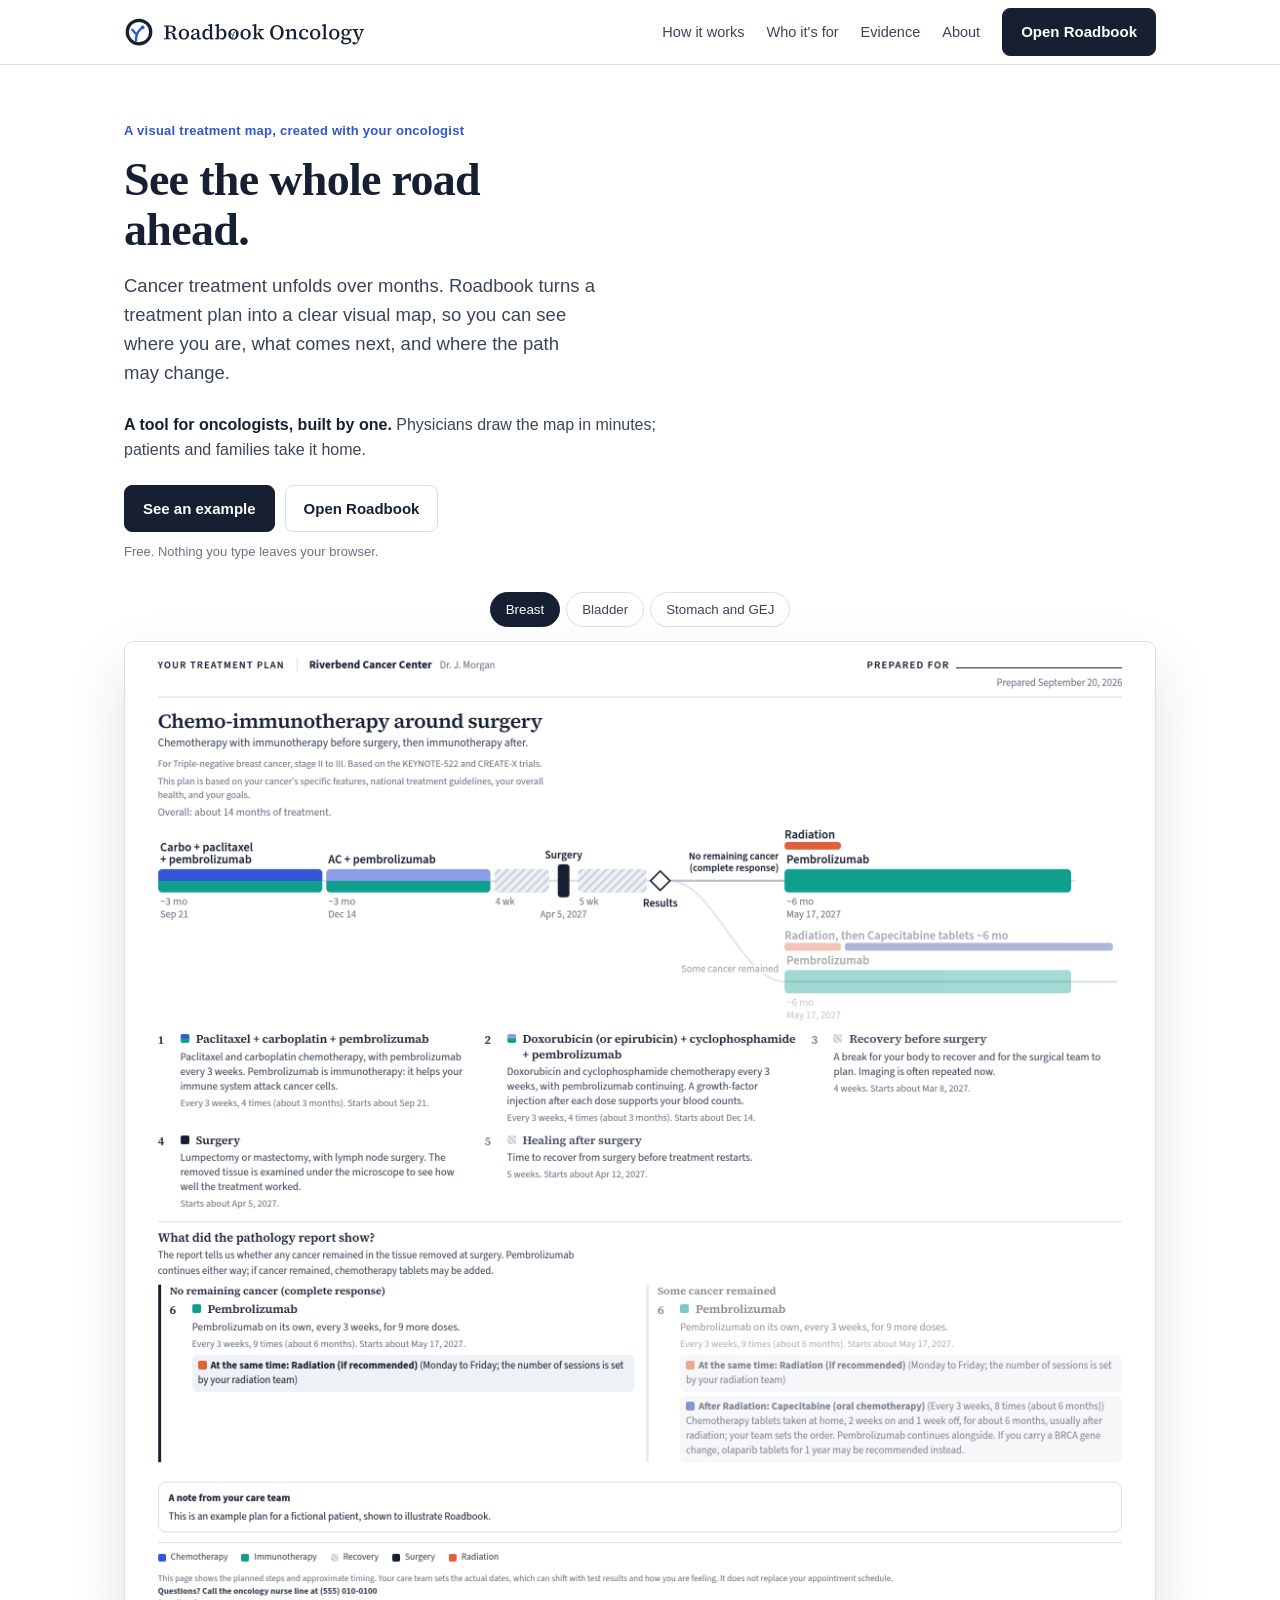
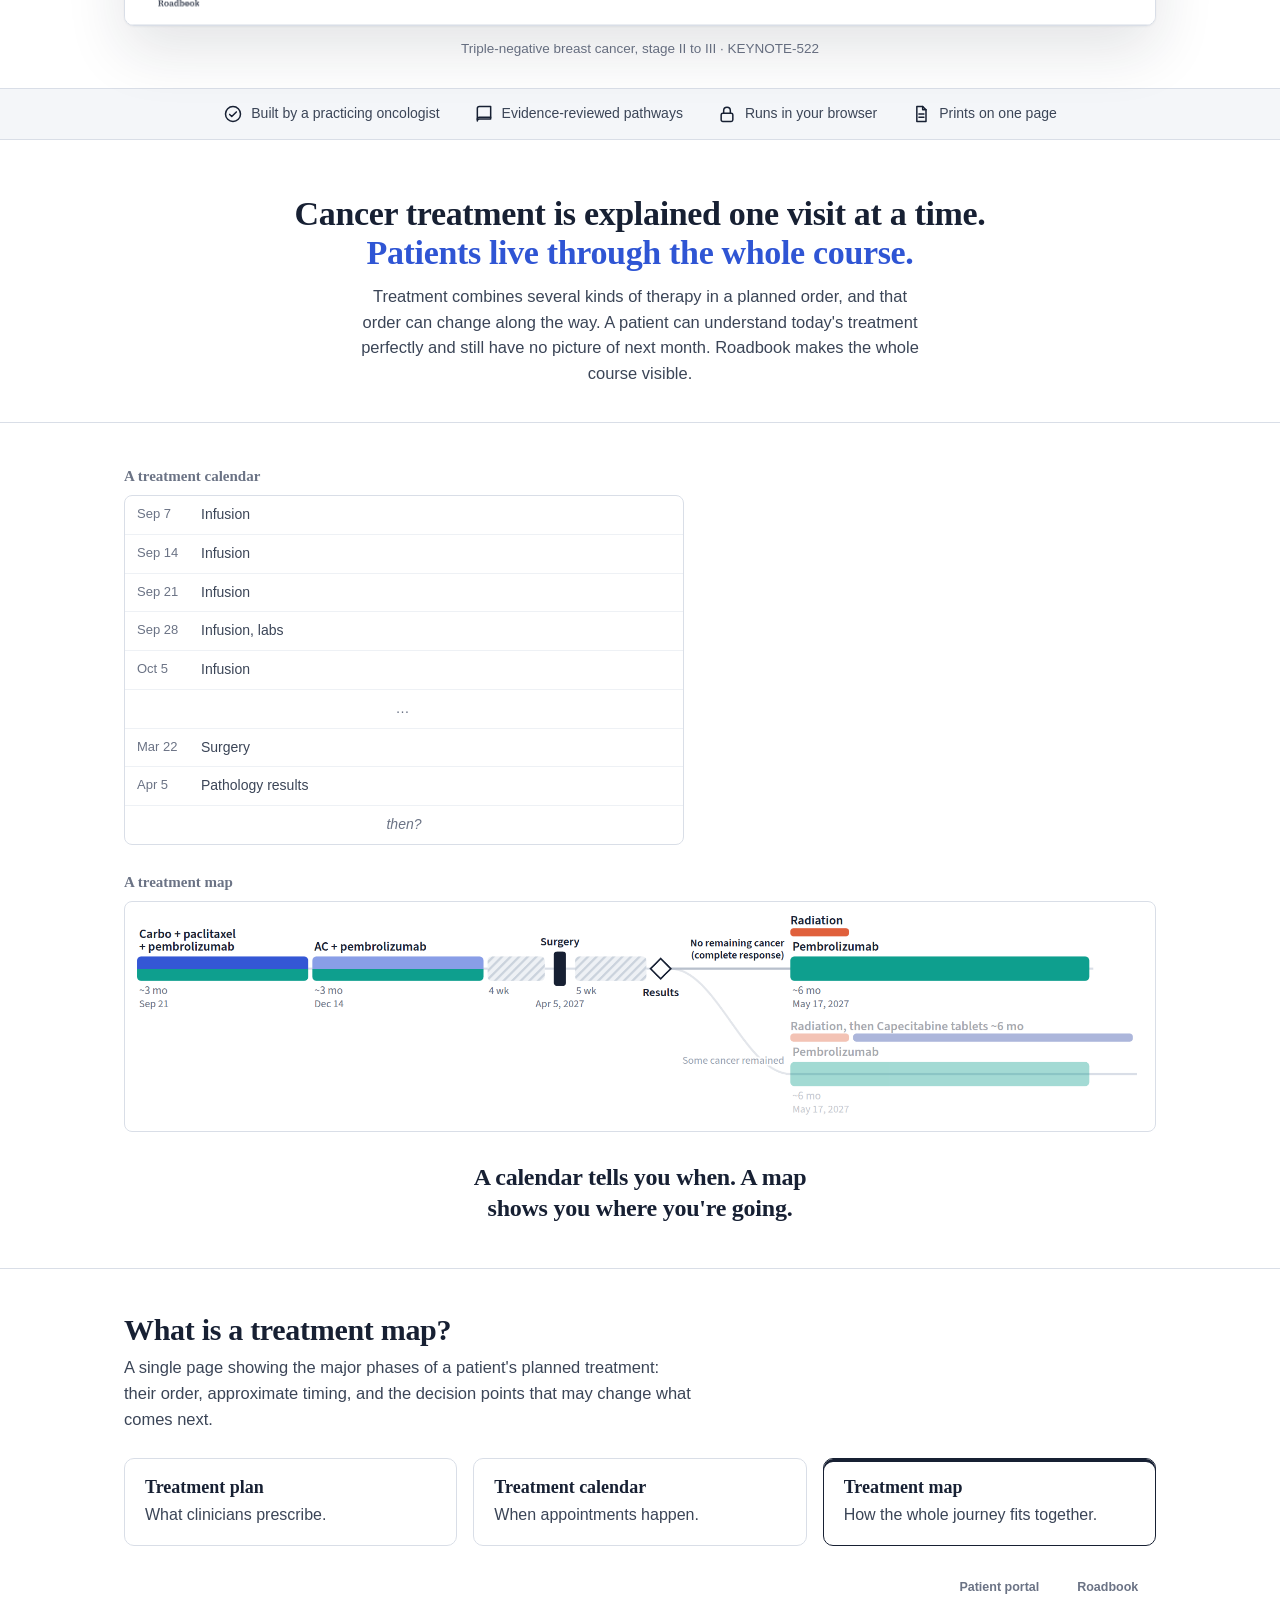
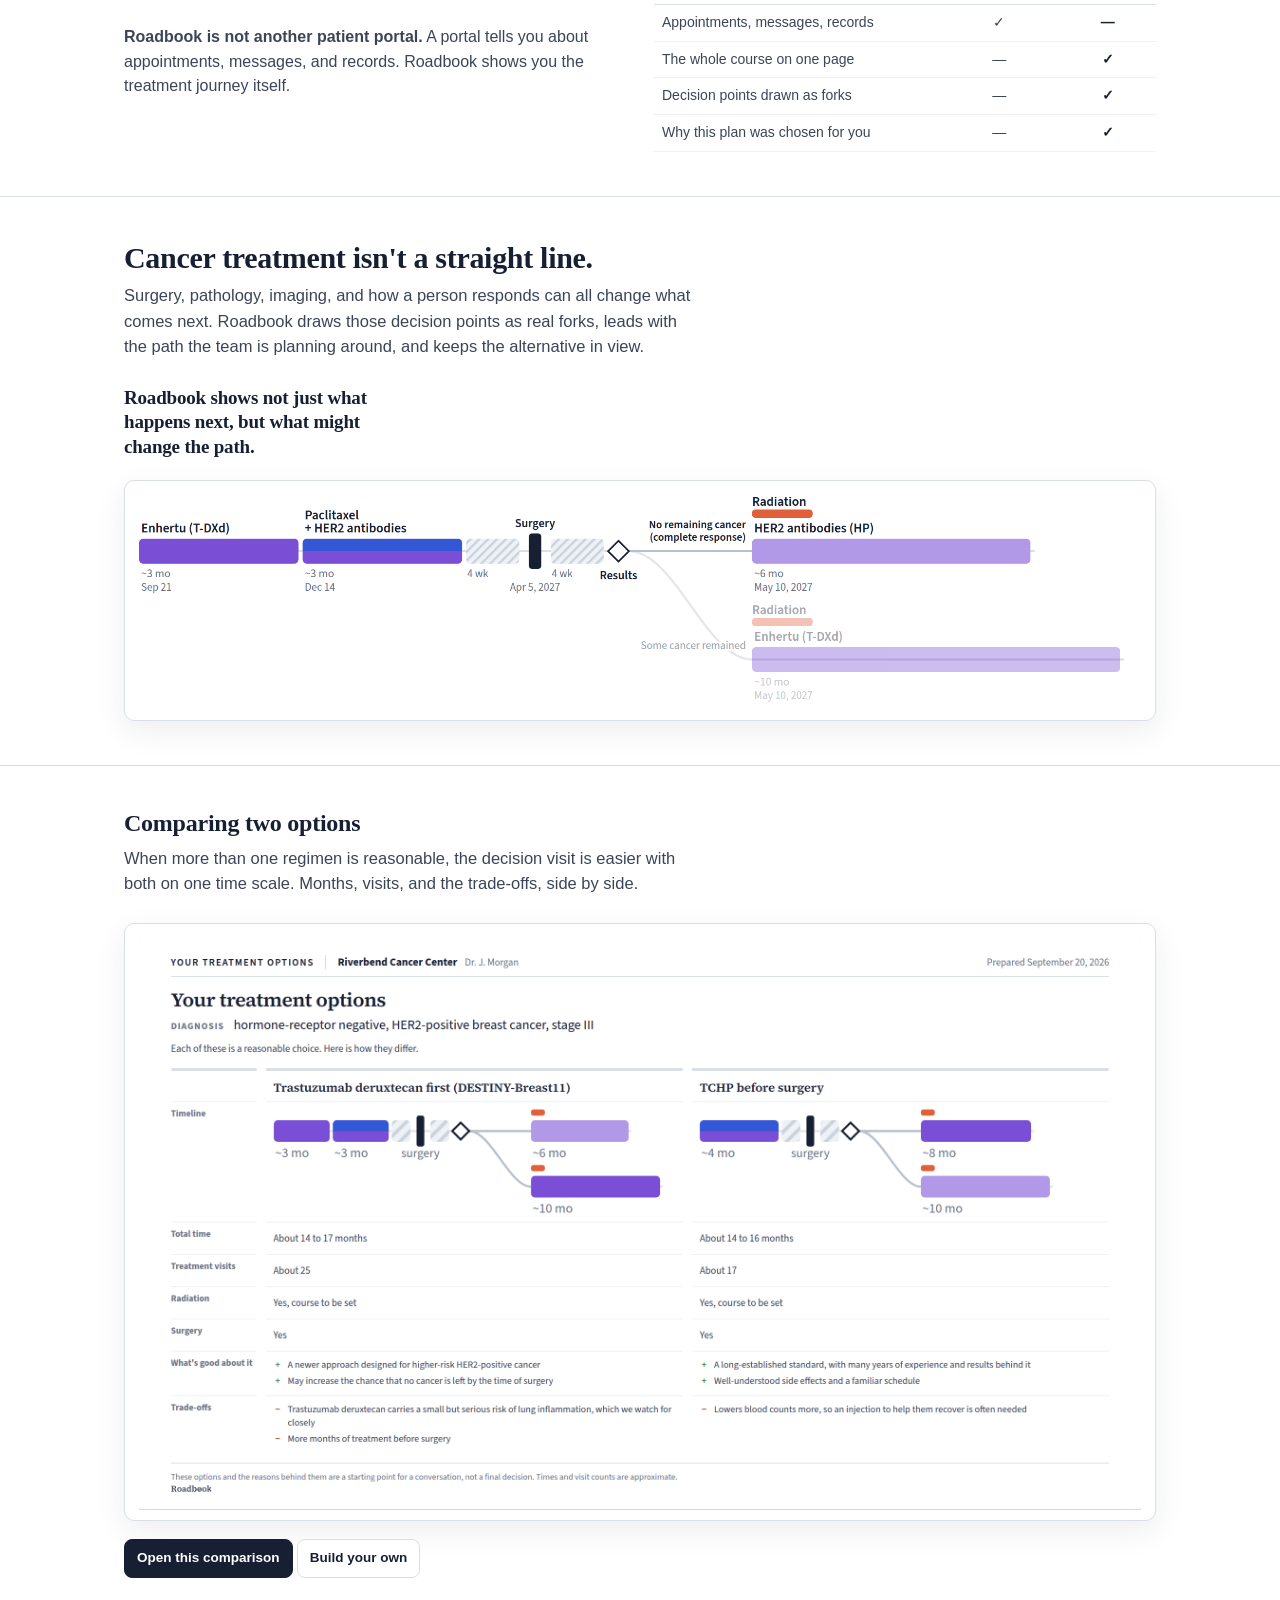
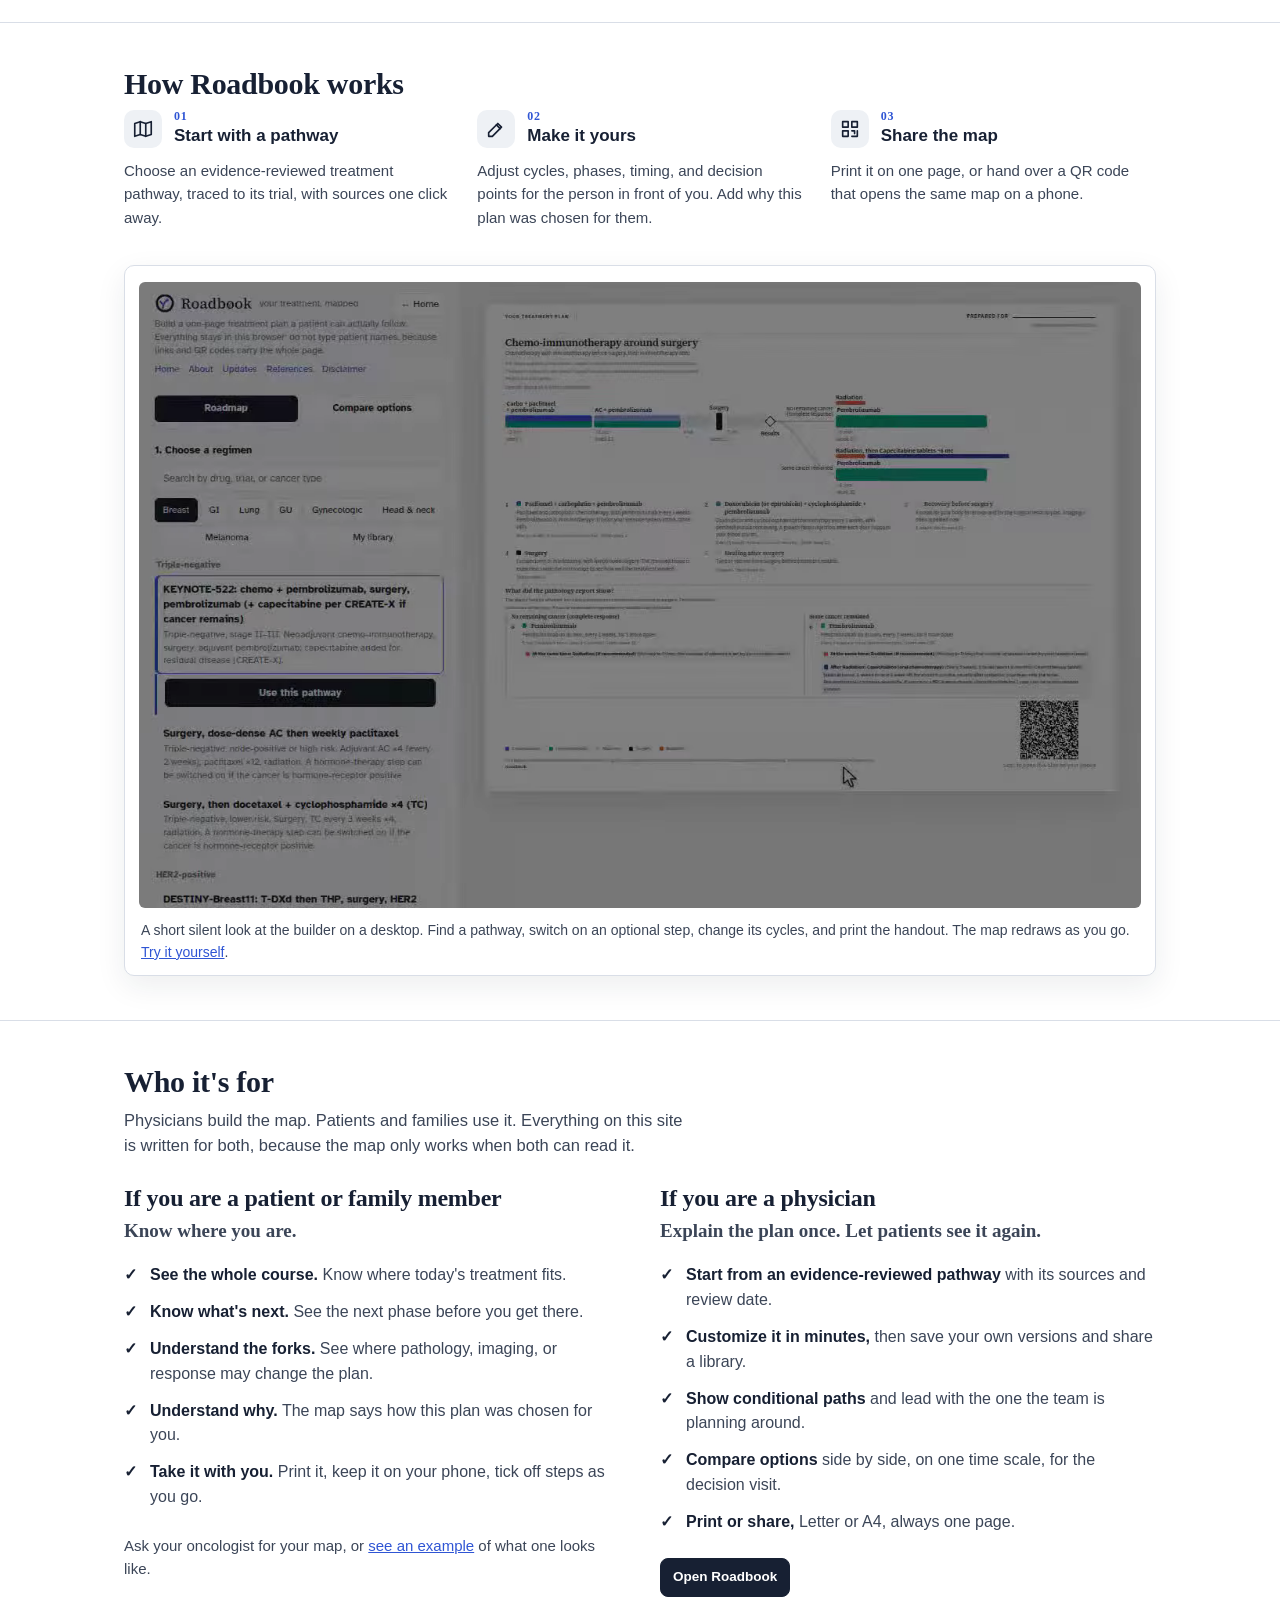
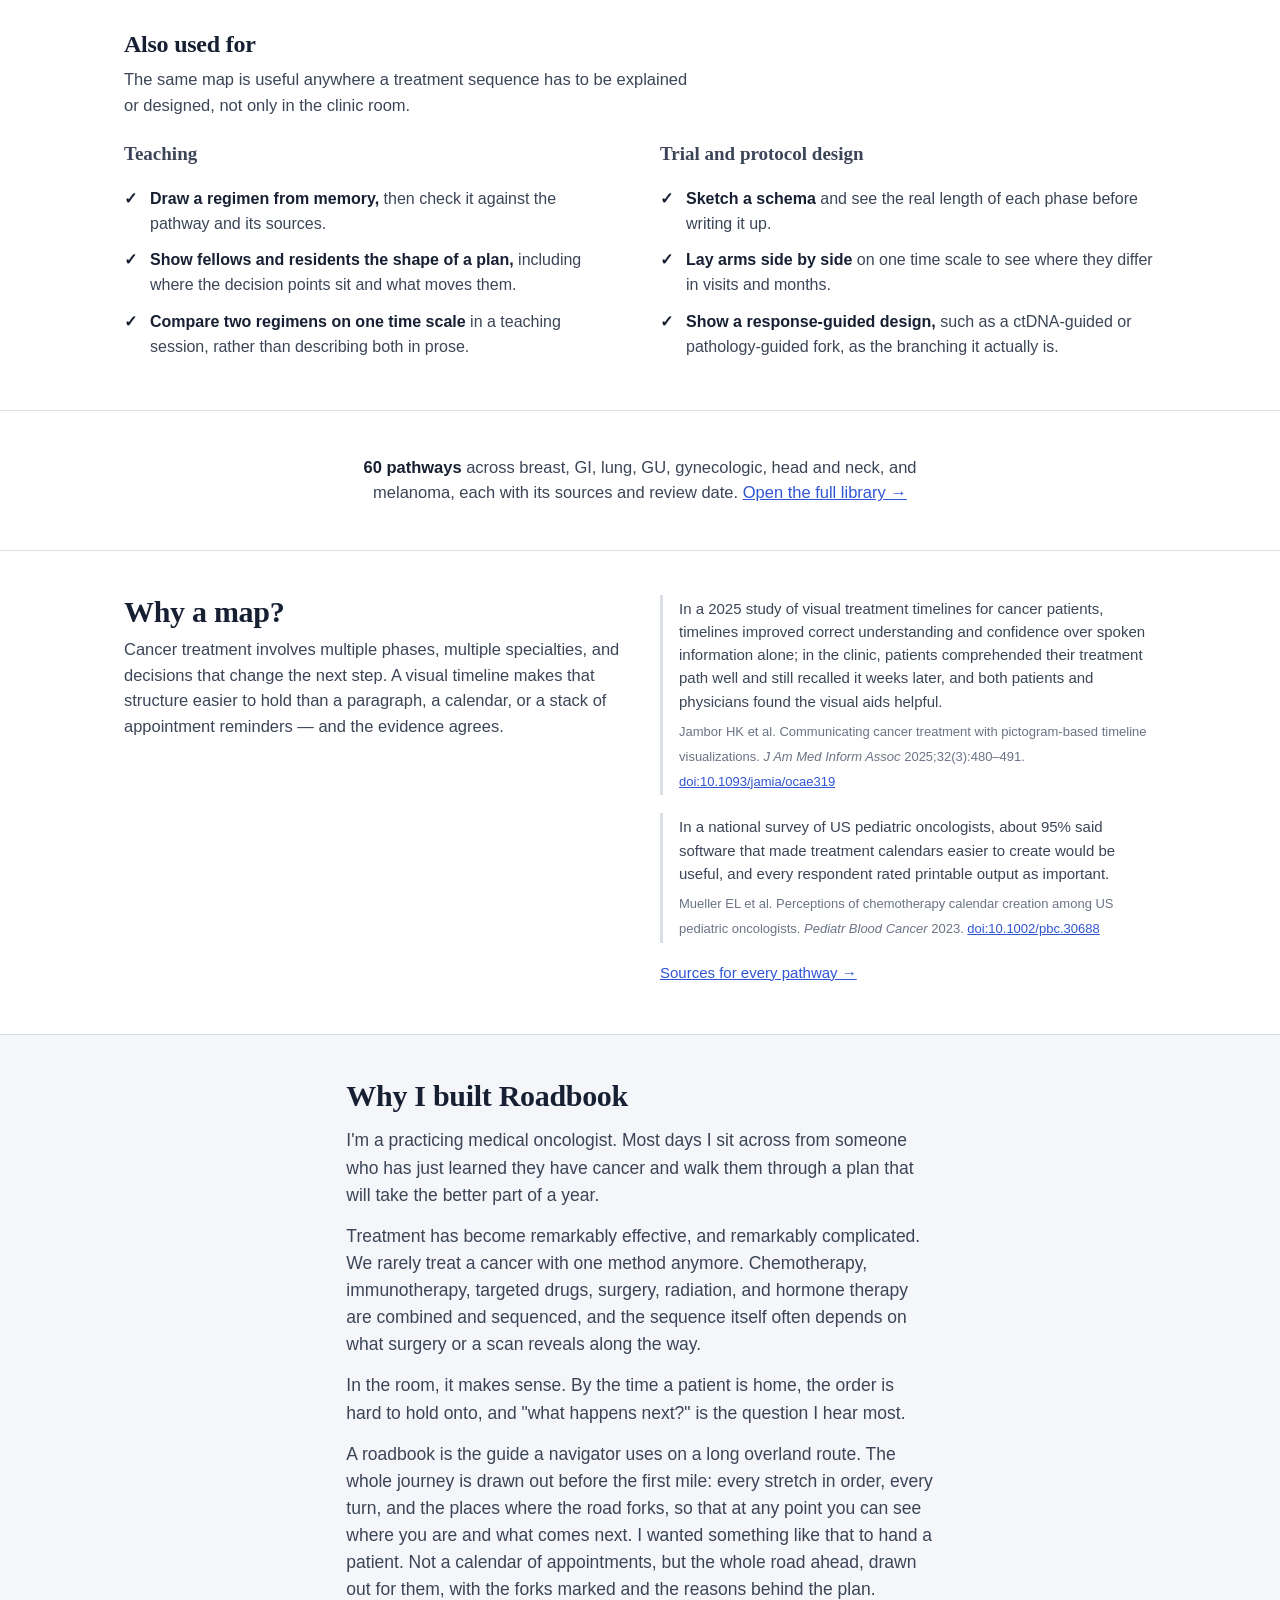
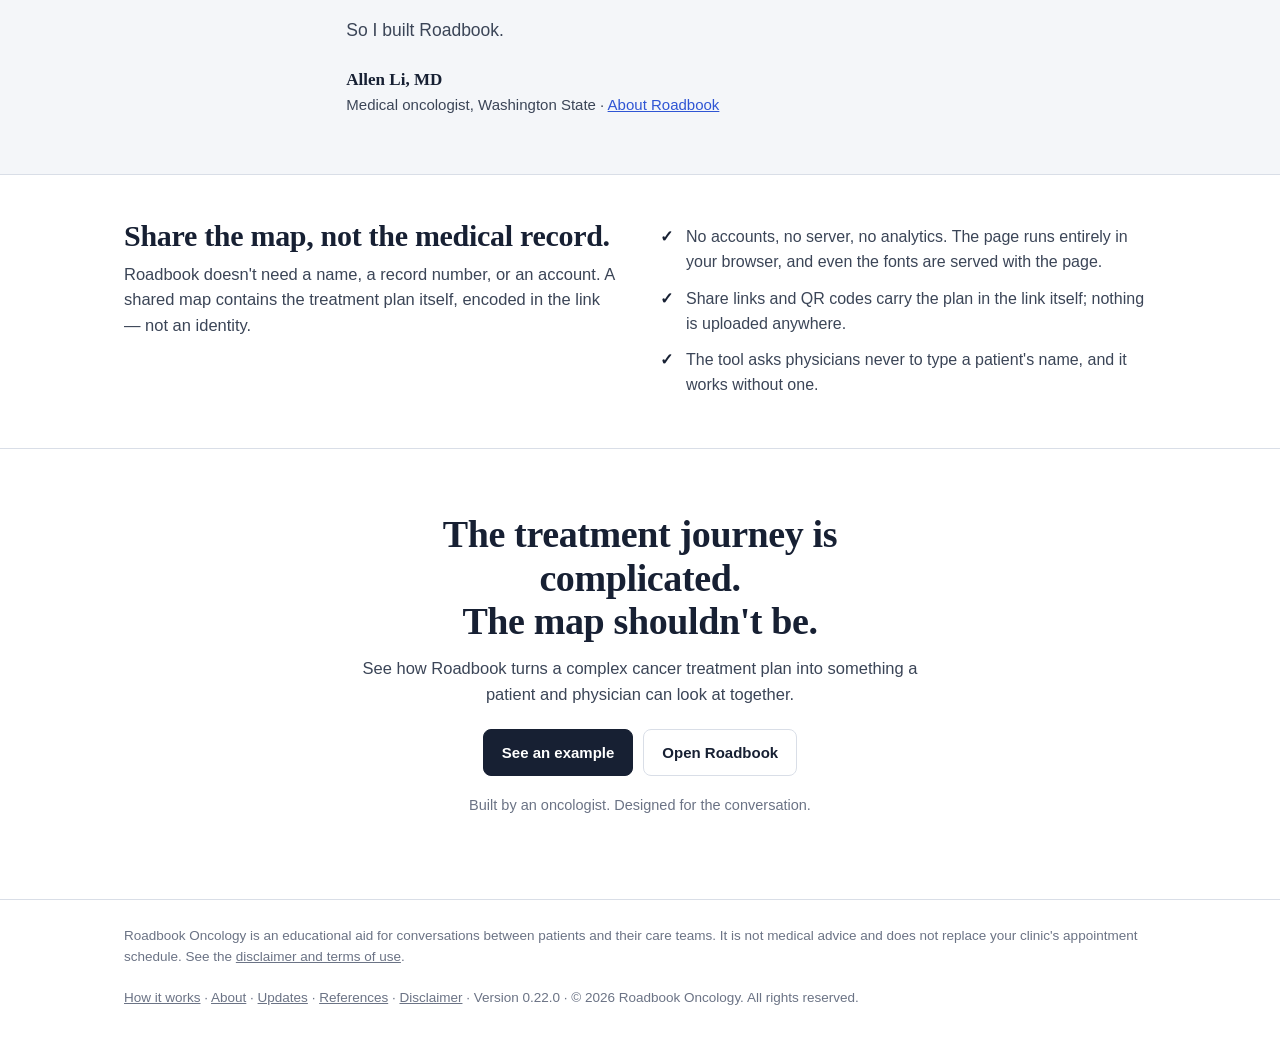
==== commit 20252b99: "Merge pull request #38 from allentheli/claude/add-new-regimen-y5tg2m Phone map strip for shared plan" ====
--- a/index.html
+++ b/index.html
@@ -13,9 +13,10 @@
 <link rel="icon" href="assets/brand/favicon.ico" sizes="32x32">
 <link rel="apple-touch-icon" href="assets/brand/apple-touch-icon.png">
 <link rel="stylesheet" href="fonts/fonts.css">
-<link rel="stylesheet" href="site.css?v=044">
+<link rel="stylesheet" href="site.css?v=045">
 </head>
 <body>
+<a class="skip" href="#content">Skip to content</a>
 <header class="top"><div class="wrap">
   <a class="logo" href="index.html"><svg class="mark" viewBox="0 0 24 24" aria-hidden="true"><circle cx="12" cy="12" r="9.4" fill="none" stroke="#172033" stroke-width="2.6"></circle><path d="M9.6 18.4 Q9.6 11.8 14.9 8.3 M9.6 13.6 L6.7 10.2" fill="none" stroke="#2F55D4" stroke-width="1.9" stroke-linecap="round" stroke-linejoin="round"></path><circle cx="14.9" cy="8.3" r="1.55" fill="#2F55D4"></circle></svg> <svg class="wordmark full" viewBox="47 63 1920 196" role="img" aria-label="Roadbook Oncology"><g transform="translate(40 40) scale(0.2)"><g fill="#172033"><path d="M344 850L36 850L36 795L171 787L211 787L344 795L344 850M251 850L130 850Q131 799 131 747.5Q131 696 131 644.5Q131 593 131 541L131 541L131 491Q131 440 131 388.5Q131 337 131 285.5Q131 234 130 183L130 183L251 183Q251 235 250.5 287Q250 339 250 392Q250 445 250 501L250 501L250 535Q250 589 250 642Q250 695 250.5 746.5Q251 798 251 850L251 850M594 860L594 860Q539 860 509.5 841Q480 822 468 774L468 774L436 643Q427 604 411.5 583Q396 562 373 553.5Q350 545 313 545L313 545L194 545L194 492L327 492Q380 492 414 475Q448 458 464 428Q480 398 480 360L480 360Q480 299 444 269Q408 239 332 239L332 239L204 239L204 183L346 183Q469 183 535.5 228Q602 273 602 354L602 354Q602 400 575.5 435Q549 470 500 491Q451 512 385 515L385 515L385 521Q424 522 452 529.5Q480 537 500 552Q520 567 533.5 591.5Q547 616 557 652L557 652L604 821L556 786L682 797L682 850Q670 853 656 855Q642 857 627 858.5Q612 860 594 860M163 246L36 238L36 183L176 183L176 246L163 246M990 863L990 863Q924 863 867 833.5Q810 804 776 746Q742 688 742 605L742 605Q742 522 776.5 463.5Q811 405 867.5 374.5Q924 344 990 344L990 344Q1055 344 1112 374Q1169 404 1203.5 461.5Q1238 519 1238 602L1238 602Q1238 685 1203.5 743.5Q1169 802 1112.5 832.5Q1056 863 990 863M990 808L990 808Q1032 808 1061 786Q1090 764 1106 719Q1122 674 1122 605L1122 605Q1122 536 1106 490Q1090 444 1061 421.5Q1032 399 990 399L990 399Q948 399 918.5 421.5Q889 444 874 489Q859 534 859 603L859 603Q859 673 874 718.5Q889 764 918.5 786Q948 808 990 808M1463 865L1463 865Q1406 865 1366 831Q1326 797 1326 734L1326 734Q1326 697 1342 668.5Q1358 640 1395 617.5Q1432 595 1496 577L1496 577Q1524 569 1552 562Q1580 555 1607.5 547Q1635 539 1663 532L1663 532L1663 574Q1628 584 1593.5 595Q1559 606 1524 617L1524 617Q1487 628 1467 643Q1447 658 1439.5 675.5Q1432 693 1432 713L1432 713Q1432 750 1454 770Q1476 790 1513 790L1513 790Q1536 790 1555 781.5Q1574 773 1595.5 757Q1617 741 1646 716L1646 716L1652 772L1615 772Q1596 798 1575.5 819Q1555 840 1528.5 852.5Q1502 865 1463 865M1727 862L1727 862Q1681 862 1654 834Q1627 806 1624 753L1624 753L1621 751L1621 515Q1621 470 1610.5 444Q1600 418 1577.5 407Q1555 396 1520 396L1520 396Q1496 396 1473 400.5Q1450 405 1426 415L1426 415L1469 373L1456 460Q1452 495 1436 511Q1420 527 1395 527L1395 527Q1370 527 1356.5 514Q1343 501 1339 482L1339 482Q1351 419 1407 381.5Q1463 344 1551 344L1551 344Q1607 344 1646.5 361.5Q1686 379 1707 417.5Q1728 456 1728 520L1728 520L1728 742Q1728 769 1738.5 781Q1749 793 1767 793L1767 793Q1779 793 1788.5 789Q1798 785 1806 779L1806 779L1823 814Q1807 836 1783.5 849Q1760 862 1727 862M2078 863L2078 863Q2019 863 1972.5 832.5Q1926 802 1899.5 744.5Q1873 687 1873 607L1873 607Q1873 525 1901 466Q1929 407 1977 375.5Q2025 344 2084 344L2084 344Q2120 344 2146 355Q2172 366 2192 386.5Q2212 407 2230 435L2230 435L2267 435L2262 503Q2223 458 2190.5 436Q2158 414 2119 414L2119 414Q2082 414 2052 434Q2022 454 2004.5 496Q1987 538 1987 604L1987 604Q1987 668 2004 709Q2021 750 2051 770Q2081 790 2119 790L2119 790Q2162 790 2194.5 766.5Q2227 743 2262 696L2262 696L2267 764L2230 764Q2214 793 2194 815.5Q2174 838 2146 850.5Q2118 863 2078 863M2417 850L2245 857L2235 753L2232 751L2232 454L2237 447L2234 212L2150 197L2150 154L2313 118L2342 122L2340 252L2340 788L2417 802L2417 850M2653 858L2484 850L2484 802L2559 788Q2559 763 2559 736.5Q2559 710 2559.5 684Q2560 658 2560 635L2560 635L2560 212L2477 197L2477 154L2639 118L2668 122L2666 252L2663 447L2667 453L2667 757L2665 758L2653 858M2819 863L2819 863Q2782 863 2754.5 851.5Q2727 840 2705.5 817Q2684 794 2665 761L2665 761L2628 761L2633 695Q2671 744 2706.5 768.5Q2742 793 2784 793L2784 793Q2821 793 2850 773Q2879 753 2896 711.5Q2913 670 2913 606L2913 606Q2913 510 2877.5 463.5Q2842 417 2787 417L2787 417Q2760 417 2735.5 428Q2711 439 2686 460.5Q2661 482 2632 514L2632 514L2627 447L2667 447Q2687 414 2710 391.5Q2733 369 2761.5 356.5Q2790 344 2828 344L2828 344Q2884 344 2929.5 373.5Q2975 403 3001.5 460.5Q3028 518 3028 601L3028 601Q3028 682 3000.5 741Q2973 800 2925.5 831.5Q2878 863 2819 863" fill="#172033"/><path d="M3363 863L3363 863Q3297 863 3240 833.5Q3183 804 3149 746Q3115 688 3115 605L3115 605Q3115 522 3149.5 463.5Q3184 405 3240.5 374.5Q3297 344 3363 344L3363 344Q3428 344 3485 374Q3542 404 3576.5 461.5Q3611 519 3611 602L3611 602Q3611 685 3576.5 743.5Q3542 802 3485.5 832.5Q3429 863 3363 863M3363 808L3363 808Q3405 808 3434 786Q3463 764 3479 719Q3495 674 3495 605L3495 605Q3495 536 3479 490Q3463 444 3434 421.5Q3405 399 3363 399L3363 399Q3321 399 3291.5 421.5Q3262 444 3247 489Q3232 534 3232 603L3232 603Q3232 673 3247 718.5Q3262 764 3291.5 786Q3321 808 3363 808" fill="#172033"/><path d="M3947 863L3947 863Q3881 863 3824 833.5Q3767 804 3733 746Q3699 688 3699 605L3699 605Q3699 522 3733.5 463.5Q3768 405 3824.5 374.5Q3881 344 3947 344L3947 344Q4012 344 4069 374Q4126 404 4160.5 461.5Q4195 519 4195 602L4195 602Q4195 685 4160.5 743.5Q4126 802 4069.5 832.5Q4013 863 3947 863M3947 808L3947 808Q3989 808 4018 786Q4047 764 4063 719Q4079 674 4079 605L4079 605Q4079 536 4063 490Q4047 444 4018 421.5Q3989 399 3947 399L3947 399Q3905 399 3875.5 421.5Q3846 444 3831 489Q3816 534 3816 603L3816 603Q3816 673 3831 718.5Q3846 764 3875.5 786Q3905 808 3947 808" fill="#172033"/><path d="M4537 850L4274 850L4274 799L4385 789L4425 789L4537 799L4537 850M4461 850L4350 850Q4351 825 4351 798Q4351 771 4351.5 743.5Q4352 716 4352 688.5Q4352 661 4352 635L4352 635L4352 212L4269 197L4269 154L4432 118L4461 122L4459 252L4459 634Q4459 661 4459 688Q4459 715 4459.5 743Q4460 771 4460 798Q4460 825 4461 850L4461 850M4781 358L4410 706L4410 627L4444 627L4572 487L4701 358L4781 358M4834 850L4673 850L4516 578L4588 507L4764 791L4834 801L4834 850M4667 422L4558 406L4558 357L4812 357L4812 406L4691 419L4667 422" fill="#172033"/></g><path d="M3322.7 778.0 Q3322.7 635.0 3410.1 515.2 M3322.7 665.0 L3276.7 581.1" fill="none" stroke="#2F55D4" stroke-width="46" stroke-linecap="round" stroke-linejoin="round"></path><circle cx="3410.1" cy="515.2" r="40" fill="#2F55D4"></circle><path d="M5445 866L5445 866Q5379 866 5320 843Q5261 820 5216 775.5Q5171 731 5146 666Q5121 601 5121 518L5121 518Q5121 436 5146.5 371Q5172 306 5216.5 260.5Q5261 215 5320 191Q5379 167 5445 167L5445 167Q5511 167 5569.5 190Q5628 213 5673 257.5Q5718 302 5743.5 366Q5769 430 5769 514L5769 514Q5769 596 5743.5 661Q5718 726 5673.5 772Q5629 818 5570 842Q5511 866 5445 866M5445 807L5445 807Q5496 807 5532.5 784Q5569 761 5593.5 721Q5618 681 5629.5 628.5Q5641 576 5641 516L5641 516Q5641 457 5629.5 404.5Q5618 352 5593.5 312Q5569 272 5532.5 249Q5496 226 5445 226L5445 226Q5395 226 5358 249Q5321 272 5296.5 312Q5272 352 5260 404Q5248 456 5248 516L5248 516Q5248 575 5260 628Q5272 681 5296.5 721Q5321 761 5358 784Q5395 807 5445 807M6108 850L5855 850L5855 799L5965 789L6005 789L6108 799L6108 850M6040 850L5929 850Q5929 820 5929.5 783Q5930 746 5930 707Q5930 668 5930 635L5930 635L5930 582Q5930 556 5930 535Q5930 514 5929.5 494Q5929 474 5929 453L5929 453L5849 449L5849 403L5991 350L6020 355L6034 463L6038 464L6038 635Q6038 668 6038.5 707Q6039 746 6039 783Q6039 820 6040 850L6040 850M6435 850L6182 850L6182 799L6288 789L6328 789L6435 799L6435 850M6363 850L6252 850Q6253 820 6253 783Q6253 746 6253.5 707.5Q6254 669 6254 635L6254 635L6254 537Q6254 478 6234.5 454Q6215 430 6172 430L6172 430Q6147 430 6122.5 437.5Q6098 445 6072.5 459.5Q6047 474 6021 496L6021 496L6015 448L6042 448Q6063 418 6089.5 394.5Q6116 371 6148.5 357.5Q6181 344 6218 344L6218 344Q6289 344 6325.5 387.5Q6362 431 6362 519L6362 519L6362 635Q6362 669 6362 707.5Q6362 746 6362.5 783Q6363 820 6363 850L6363 850M6750 863L6750 863Q6675 863 6620 832Q6565 801 6535.5 744Q6506 687 6506 609L6506 609Q6506 529 6538.5 469.5Q6571 410 6627.5 377Q6684 344 6753 344L6753 344Q6809 344 6850.5 361Q6892 378 6917.5 406Q6943 434 6951 467L6951 467Q6947 491 6934 504.5Q6921 518 6896 518L6896 518Q6869 518 6854 501.5Q6839 485 6833 458L6833 458L6809 369L6871 420Q6849 409 6824 402.5Q6799 396 6768 396L6768 396Q6725 396 6691 419.5Q6657 443 6638.5 487.5Q6620 532 6620 596L6620 596Q6620 660 6640 702.5Q6660 745 6695.5 766Q6731 787 6777 787L6777 787Q6808 787 6832.5 778.5Q6857 770 6877.5 755Q6898 740 6915 720L6915 720L6952 753Q6933 783 6907 808Q6881 833 6843 848Q6805 863 6750 863M7278 863L7278 863Q7212 863 7155 833.5Q7098 804 7064 746Q7030 688 7030 605L7030 605Q7030 522 7064.5 463.5Q7099 405 7155.5 374.5Q7212 344 7278 344L7278 344Q7343 344 7400 374Q7457 404 7491.5 461.5Q7526 519 7526 602L7526 602Q7526 685 7491.5 743.5Q7457 802 7400.5 832.5Q7344 863 7278 863M7278 808L7278 808Q7320 808 7349 786Q7378 764 7394 719Q7410 674 7410 605L7410 605Q7410 536 7394 490Q7378 444 7349 421.5Q7320 399 7278 399L7278 399Q7236 399 7206.5 421.5Q7177 444 7162 489Q7147 534 7147 603L7147 603Q7147 673 7162 718.5Q7177 764 7206.5 786Q7236 808 7278 808M7869 850L7605 850L7605 799L7716 789L7756 789L7869 799L7869 850M7792 850L7681 850Q7682 814 7682 778Q7682 742 7682.5 706Q7683 670 7683 635L7683 635L7683 212L7600 197L7600 154L7763 118L7792 122L7790 252L7790 635Q7790 670 7790.5 706Q7791 742 7791 778Q7791 814 7792 850L7792 850M8195 863L8195 863Q8129 863 8072 833.5Q8015 804 7981 746Q7947 688 7947 605L7947 605Q7947 522 7981.5 463.5Q8016 405 8072.5 374.5Q8129 344 8195 344L8195 344Q8260 344 8317 374Q8374 404 8408.5 461.5Q8443 519 8443 602L8443 602Q8443 685 8408.5 743.5Q8374 802 8317.5 832.5Q8261 863 8195 863M8195 808L8195 808Q8237 808 8266 786Q8295 764 8311 719Q8327 674 8327 605L8327 605Q8327 536 8311 490Q8295 444 8266 421.5Q8237 399 8195 399L8195 399Q8153 399 8123.5 421.5Q8094 444 8079 489Q8064 534 8064 603L8064 603Q8064 673 8079 718.5Q8094 764 8123.5 786Q8153 808 8195 808M8735 1085L8735 1085Q8664 1085 8615.5 1069Q8567 1053 8542.5 1025.5Q8518 998 8518 963L8518 963Q8518 934 8533 912Q8548 890 8579.5 873Q8611 856 8661 843L8661 843L8668 850Q8651 863 8639 878Q8627 893 8621 909.5Q8615 926 8615 945L8615 945Q8615 970 8629.5 989.5Q8644 1009 8673.5 1020Q8703 1031 8750 1031L8750 1031Q8805 1031 8842 1017.5Q8879 1004 8898 981.5Q8917 959 8917 933L8917 933Q8917 901 8894.5 881.5Q8872 862 8824 862L8824 862L8695 862Q8678 862 8662 861.5Q8646 861 8631 860L8631 860L8631 841Q8592 834 8568.5 816Q8545 798 8545 763L8545 763Q8545 731 8568 708Q8591 685 8634 664L8634 664L8634 640L8684 648Q8660 669 8648.5 685Q8637 701 8637 721L8637 721Q8637 745 8654 757.5Q8671 770 8710 770L8710 770L8837 770Q8897 770 8935.5 787Q8974 804 8992.5 834Q9011 864 9011 904L9011 904Q9011 941 8991 973.5Q8971 1006 8934 1031Q8897 1056 8846.5 1070.5Q8796 1085 8735 1085M8739 678L8739 678Q8680 678 8635 658.5Q8590 639 8565 601.5Q8540 564 8540 512L8540 512Q8540 461 8565 423Q8590 385 8635 364.5Q8680 344 8739 344L8739 344Q8780 344 8811 353.5Q8842 363 8864.5 379.5Q8887 396 8900 417L8900 417L8909 418Q8923 436 8930.5 458.5Q8938 481 8938 510L8938 510Q8938 561 8913 599Q8888 637 8843.5 657.5Q8799 678 8739 678M8739 629L8739 629Q8769 629 8790.5 614.5Q8812 600 8823.5 573Q8835 546 8835 510L8835 510Q8835 474 8824 447.5Q8813 421 8791.5 407Q8770 393 8740 393L8740 393Q8711 393 8689 407.5Q8667 422 8655.5 448.5Q8644 475 8644 511L8644 511Q8644 547 8655.5 573.5Q8667 600 8688 614.5Q8709 629 8739 629M9025 437L8872 437L8872 406L8898 406L8991 339L9025 344L9025 437M9165 1092L9165 1092Q9134 1092 9111 1083Q9088 1074 9074.5 1058.5Q9061 1043 9058 1025L9058 1025Q9064 1002 9082.5 989Q9101 976 9129 976L9129 976Q9154 976 9173 986.5Q9192 997 9210 1018L9210 1018L9237 1050L9206 1057L9212 1047Q9239 1029 9260.5 1004.5Q9282 980 9300 948.5Q9318 917 9333 880L9333 880L9351 835L9367 831L9445 573L9521 357L9591 357L9394 860Q9363 939 9330.5 990Q9298 1041 9258 1066.5Q9218 1092 9165 1092M9399 796L9331 923L9104 357L9227 357L9377 786L9399 796M9166 417L9065 405L9065 357L9334 357L9334 405L9218 417L9166 417M9517 417L9417 405L9417 357L9630 357L9630 405L9546 417L9517 417" fill="#172033"/></g></svg></a>
   <div class="nav-wrap">
@@ -24,6 +25,7 @@
   <nav class="main"><a href="how-it-works.html">How it works</a><a href="index.html#who">Who it's for</a><a href="index.html#evidence">Evidence</a><a href="about.html">About</a><a class="btn" href="app.html" style="color:#fff">Open Roadbook</a></nav>
   </div>
 </div></header>
+<main id="content">
 
 <div class="hero"><div class="wrap">
   <div class="herotext">
@@ -207,6 +209,7 @@
   <p class="byline">Built by an oncologist. Designed for the conversation.</p>
 </div></section>
 
+</main>
 <footer><div class="wrap">
   <div>Roadbook Oncology is an educational aid for conversations between patients and their care teams. It is not medical advice and does not replace your clinic's appointment schedule. See the <a href="disclaimer.html">disclaimer and terms of use</a>.</div>
   <div><a href="how-it-works.html">How it works</a> · <a href="about.html">About</a> · <a href="updates.html">Updates</a> · <a href="references.html">References</a> · <a href="disclaimer.html">Disclaimer</a> · <span id="ver"></span> · &copy; 2026 Roadbook Oncology. All rights reserved.</div>
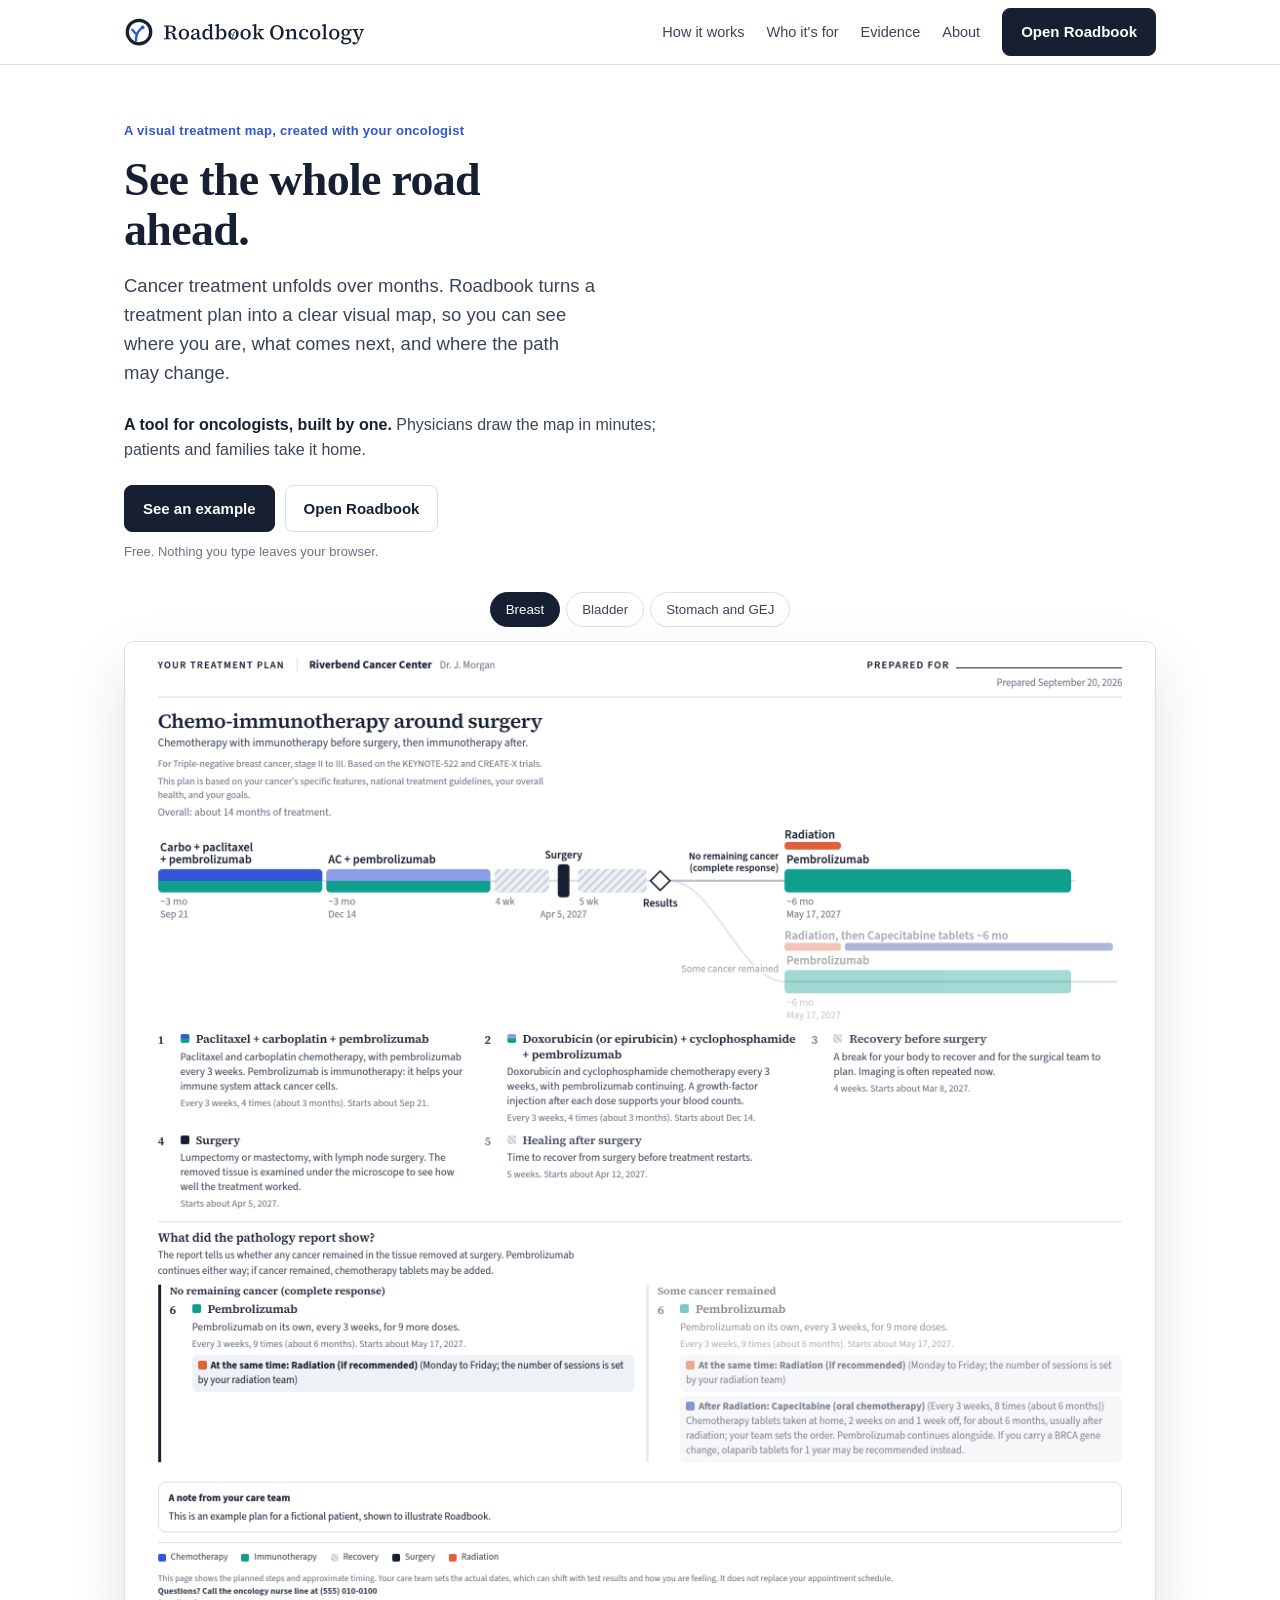
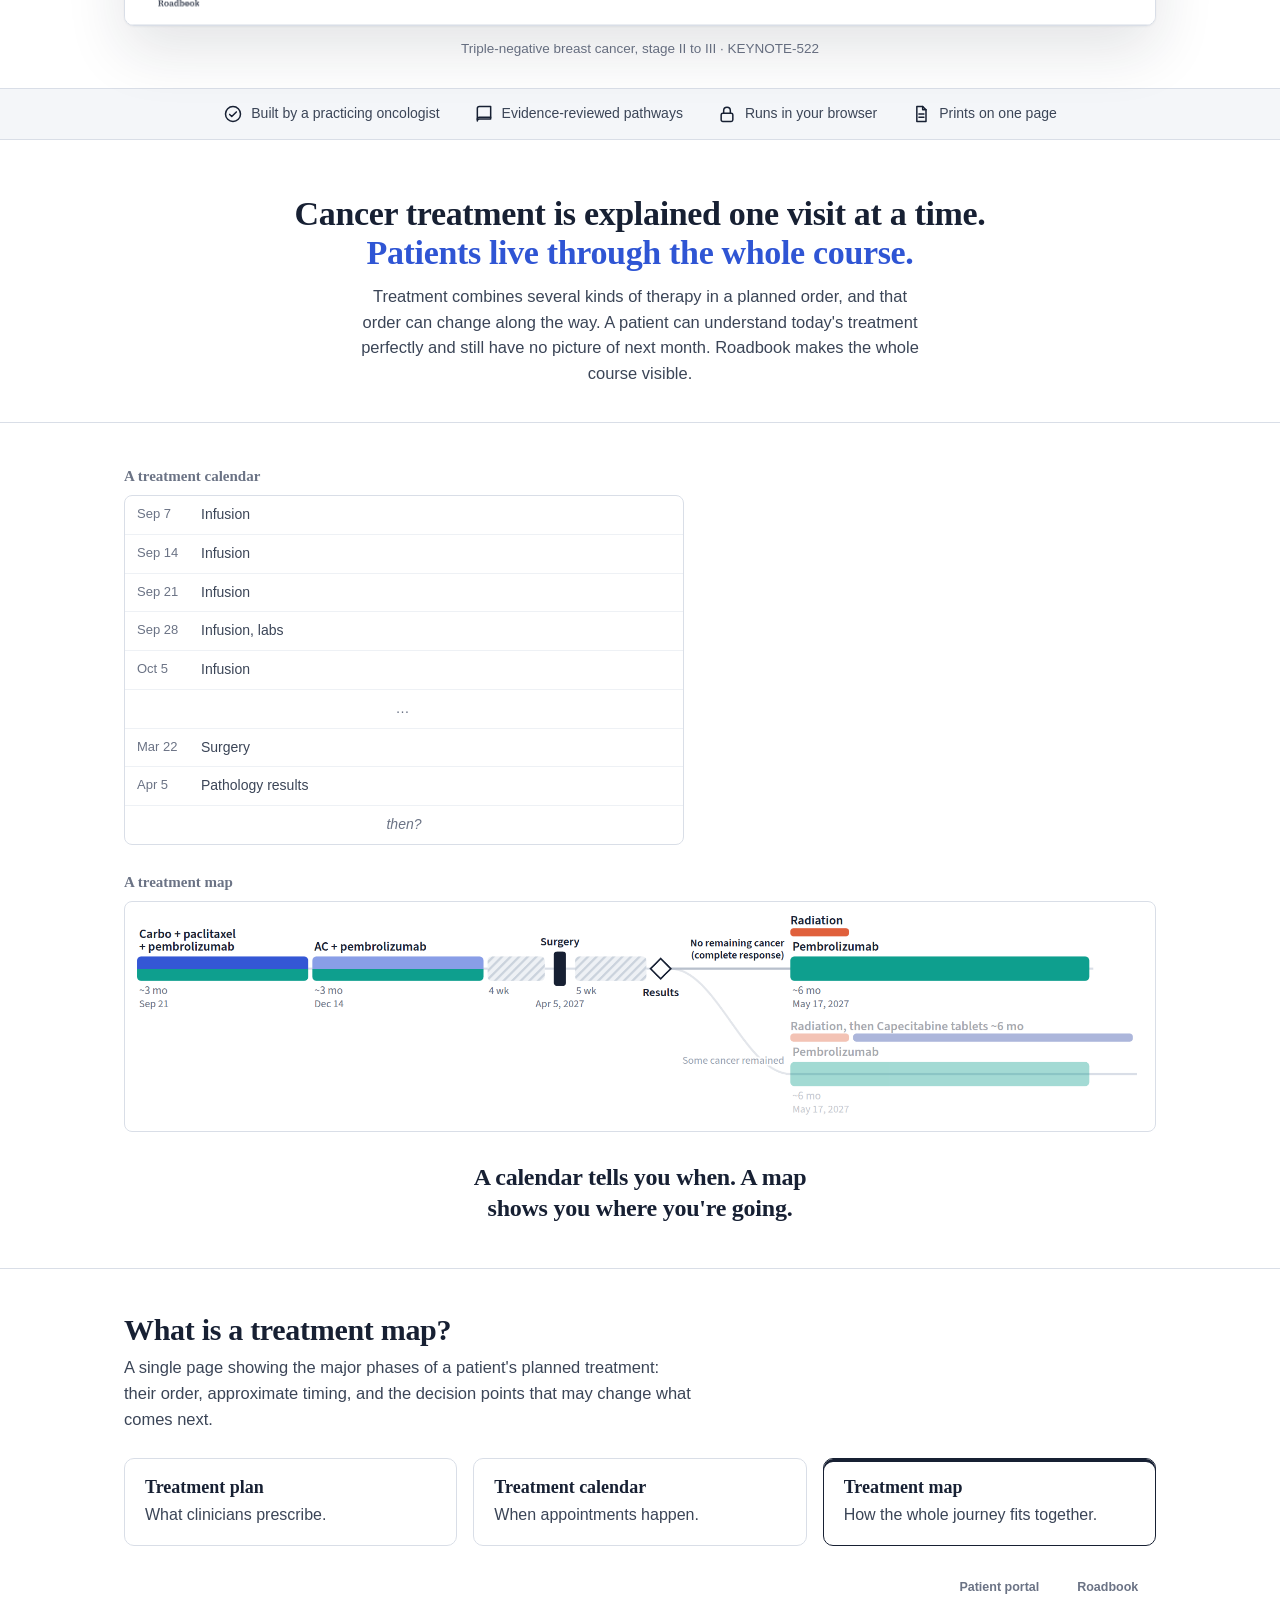
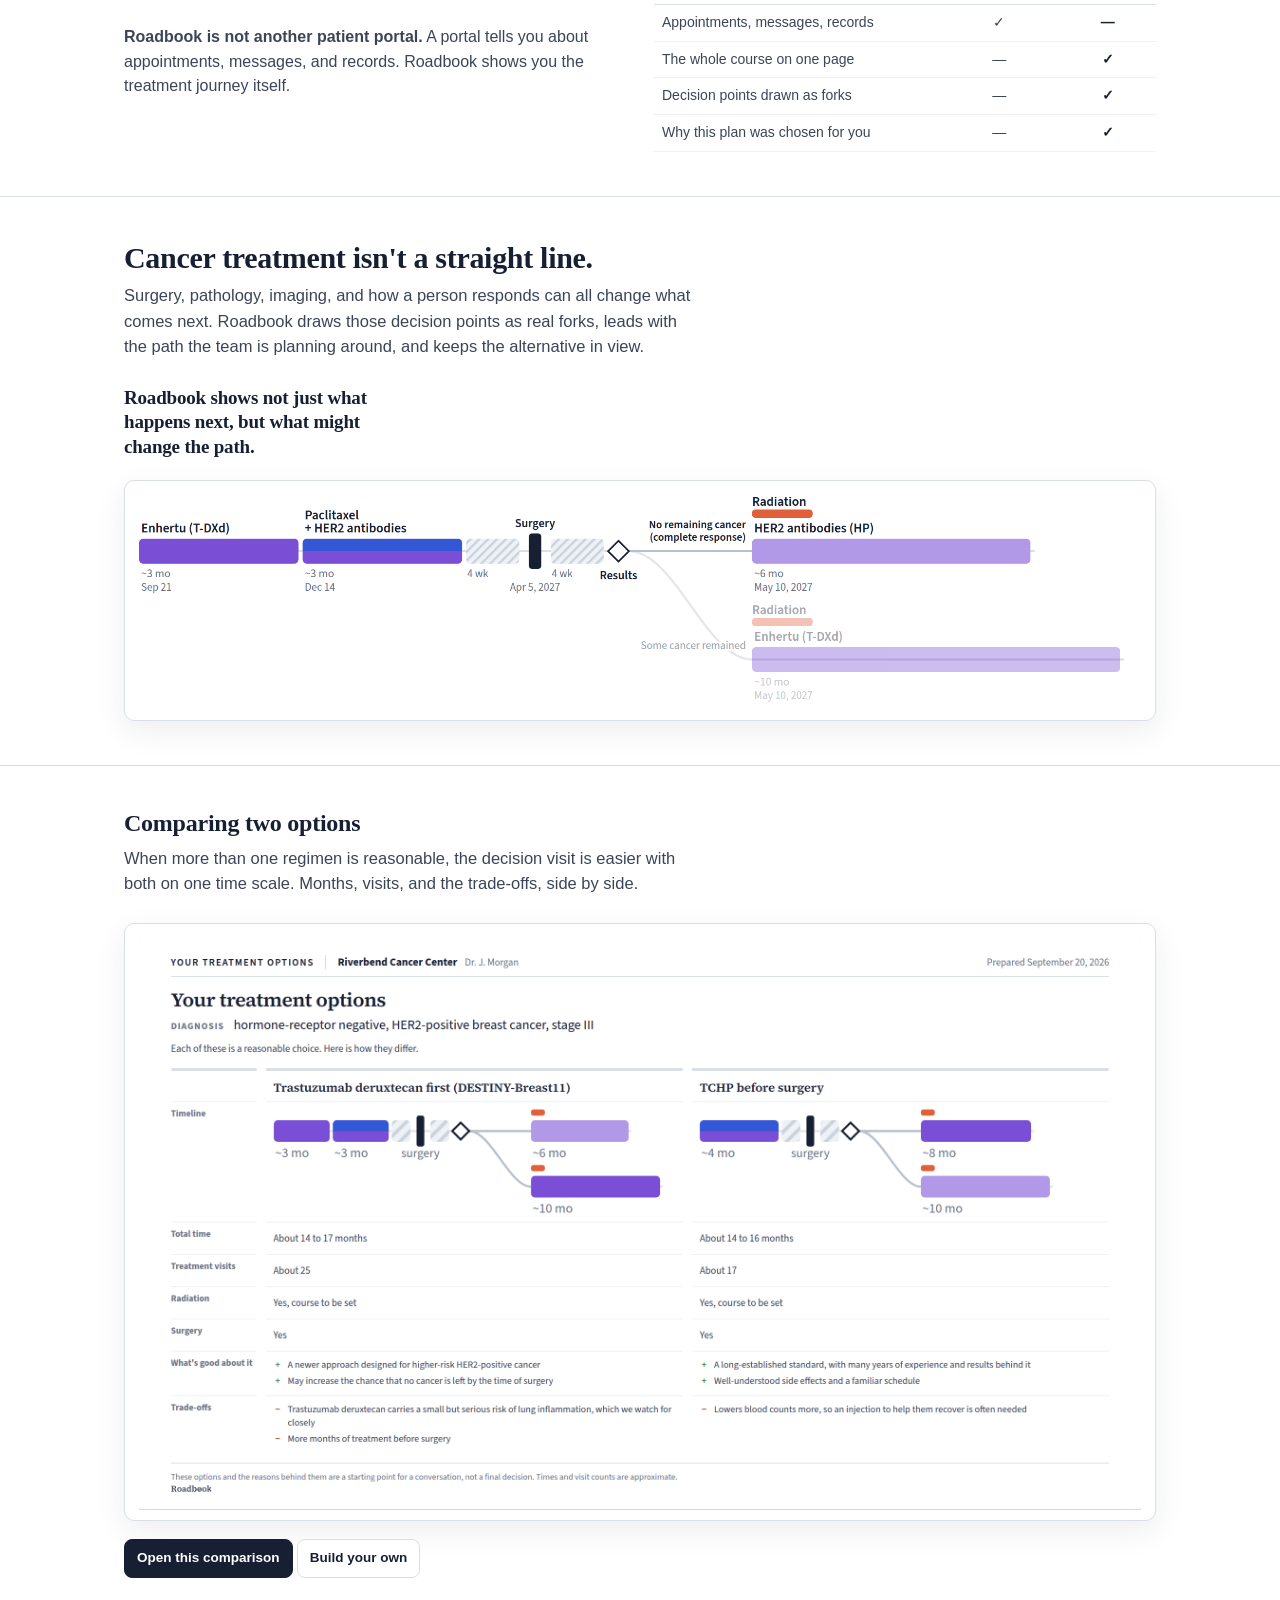
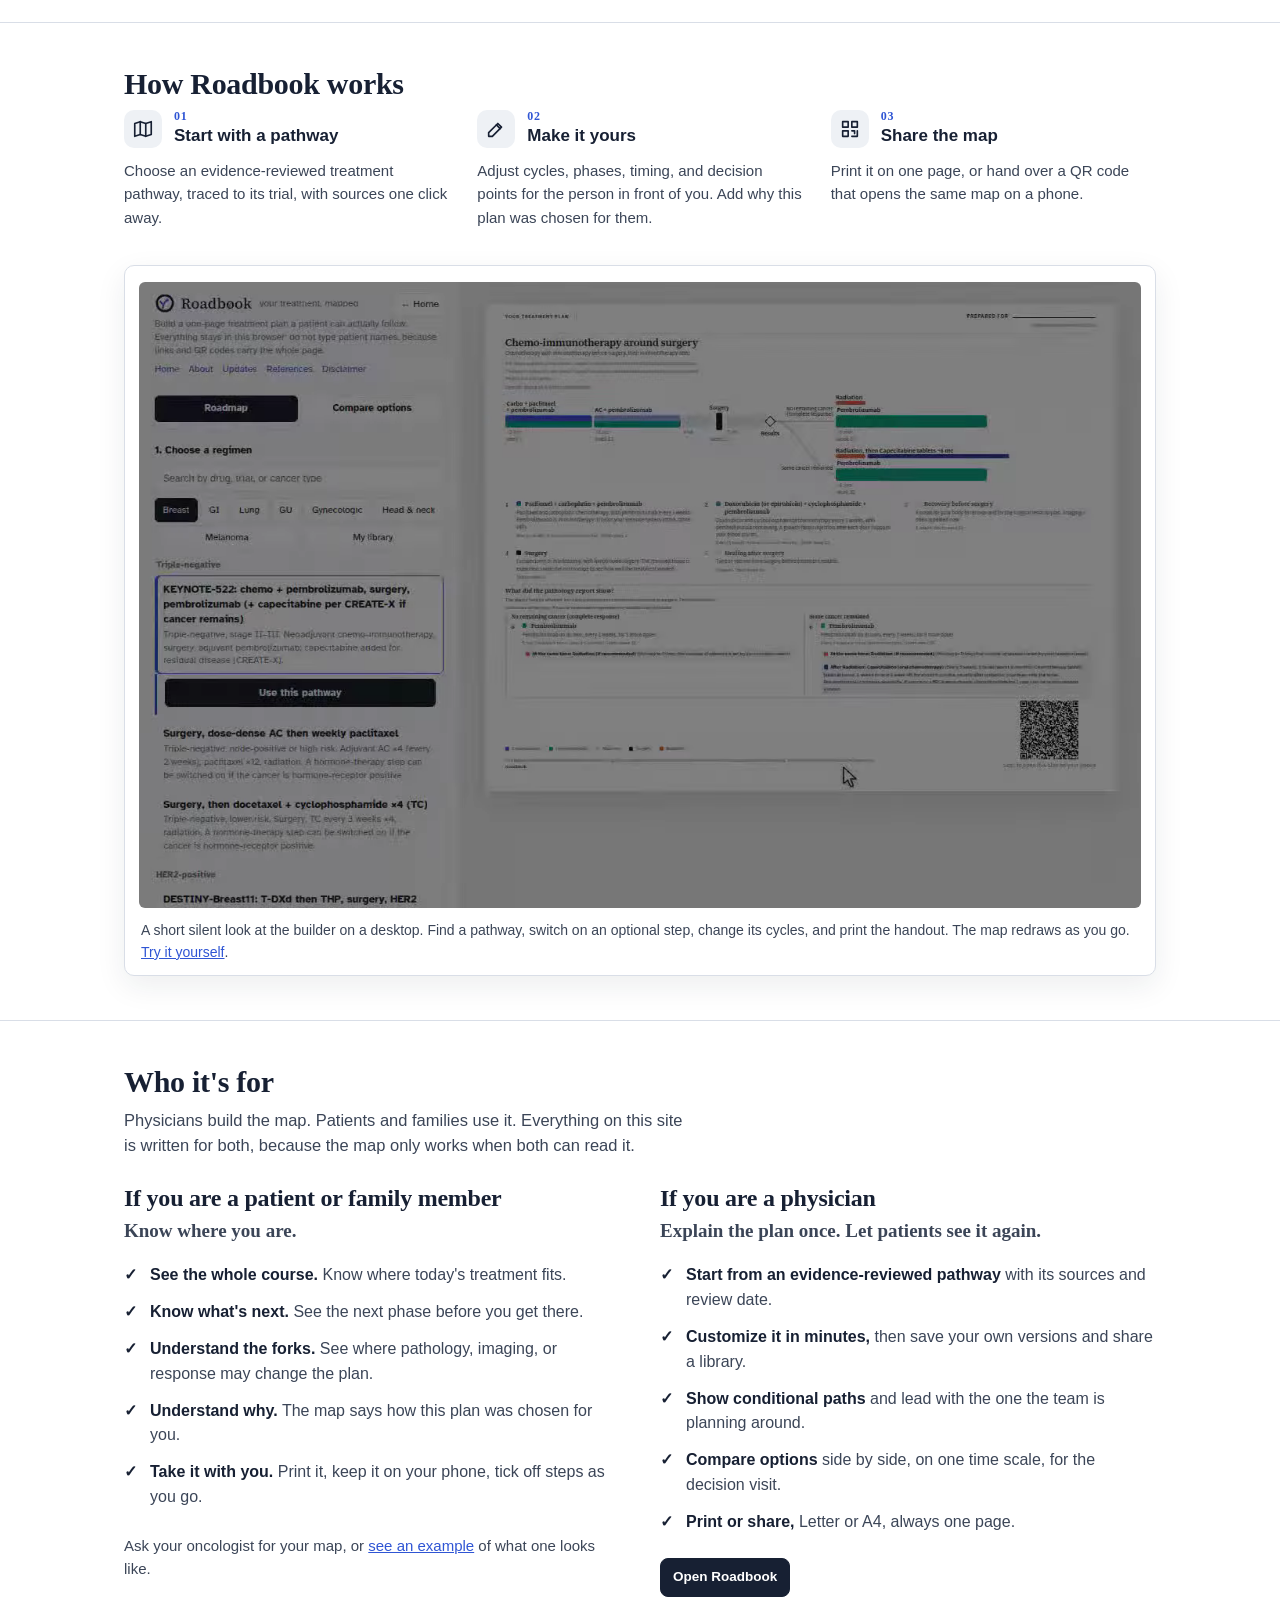
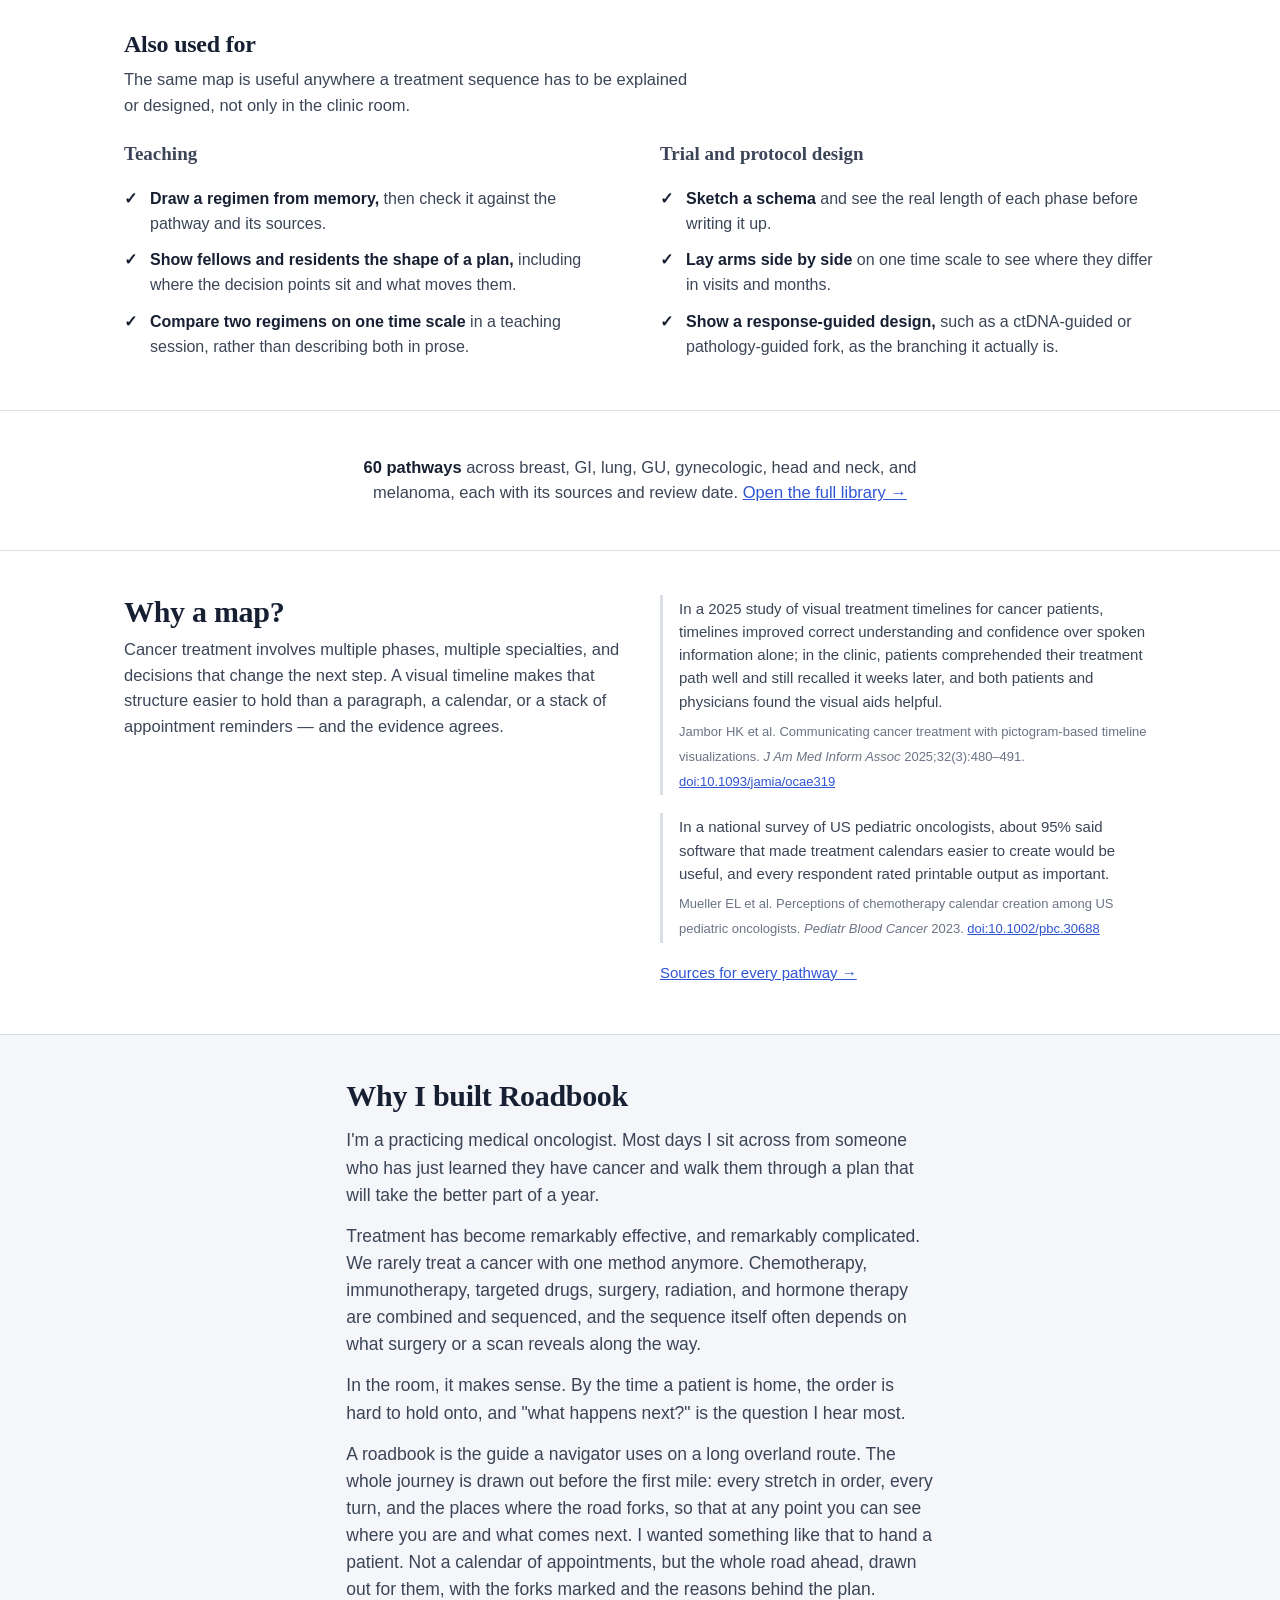
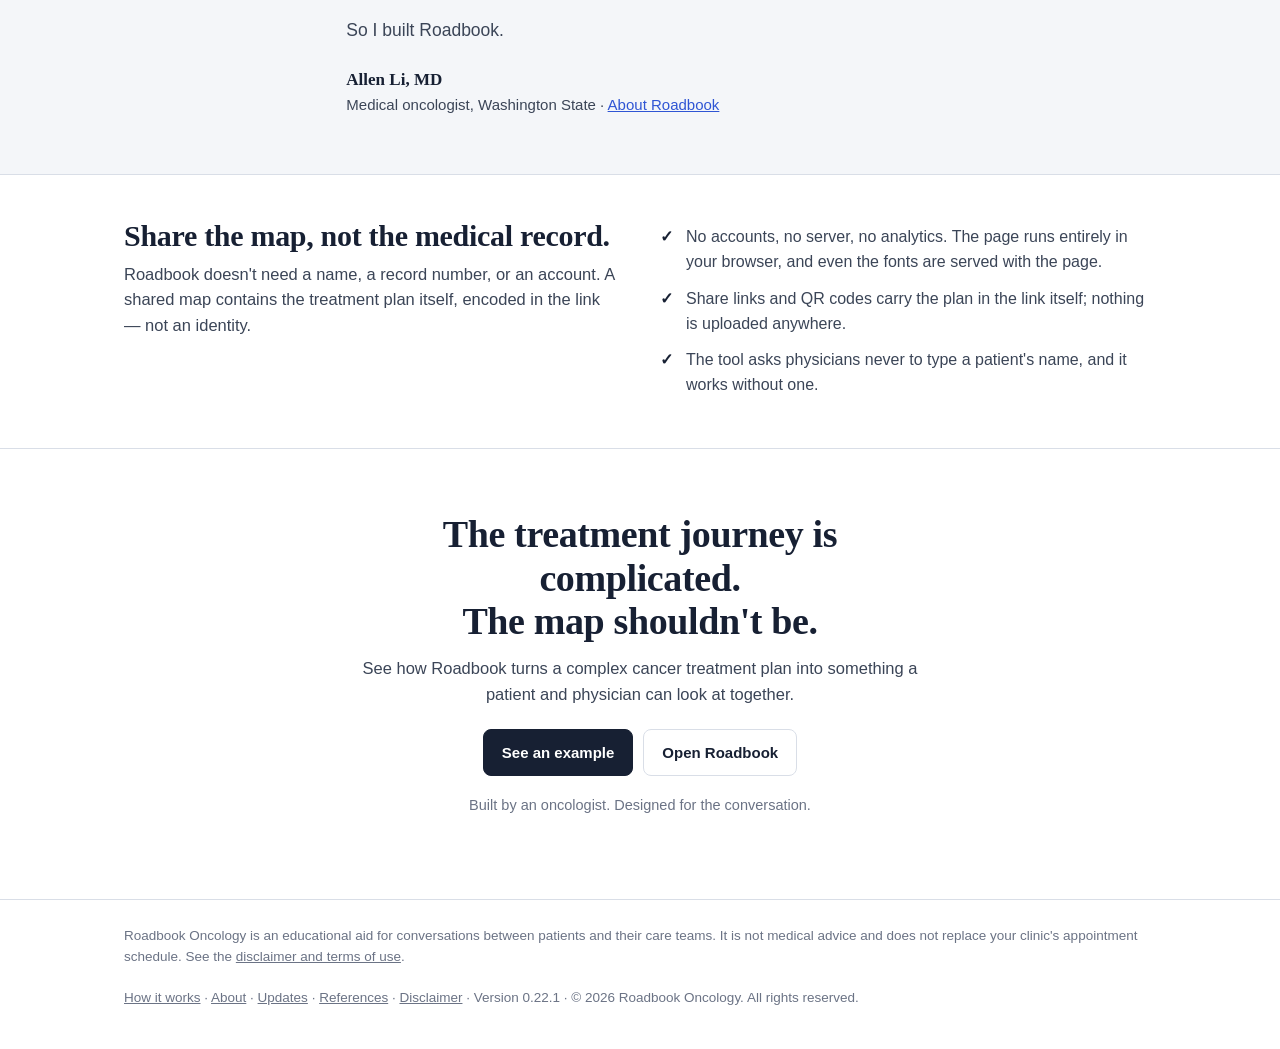
==== commit fc8b1bec: "Step text: the step's own cadence out of every description (0.22.1) The owner asked whether the step" ====
--- a/index.html
+++ b/index.html
@@ -264,7 +264,7 @@
   }, {passive:true});
 })();
 </script>
-<script src="regimens.js?v=0.22.0"></script>
+<script src="regimens.js?v=0.22.1"></script>
 <script>document.getElementById('ver').textContent = 'Version ' + APP_VERSION;</script>
 <script>
 (function(){
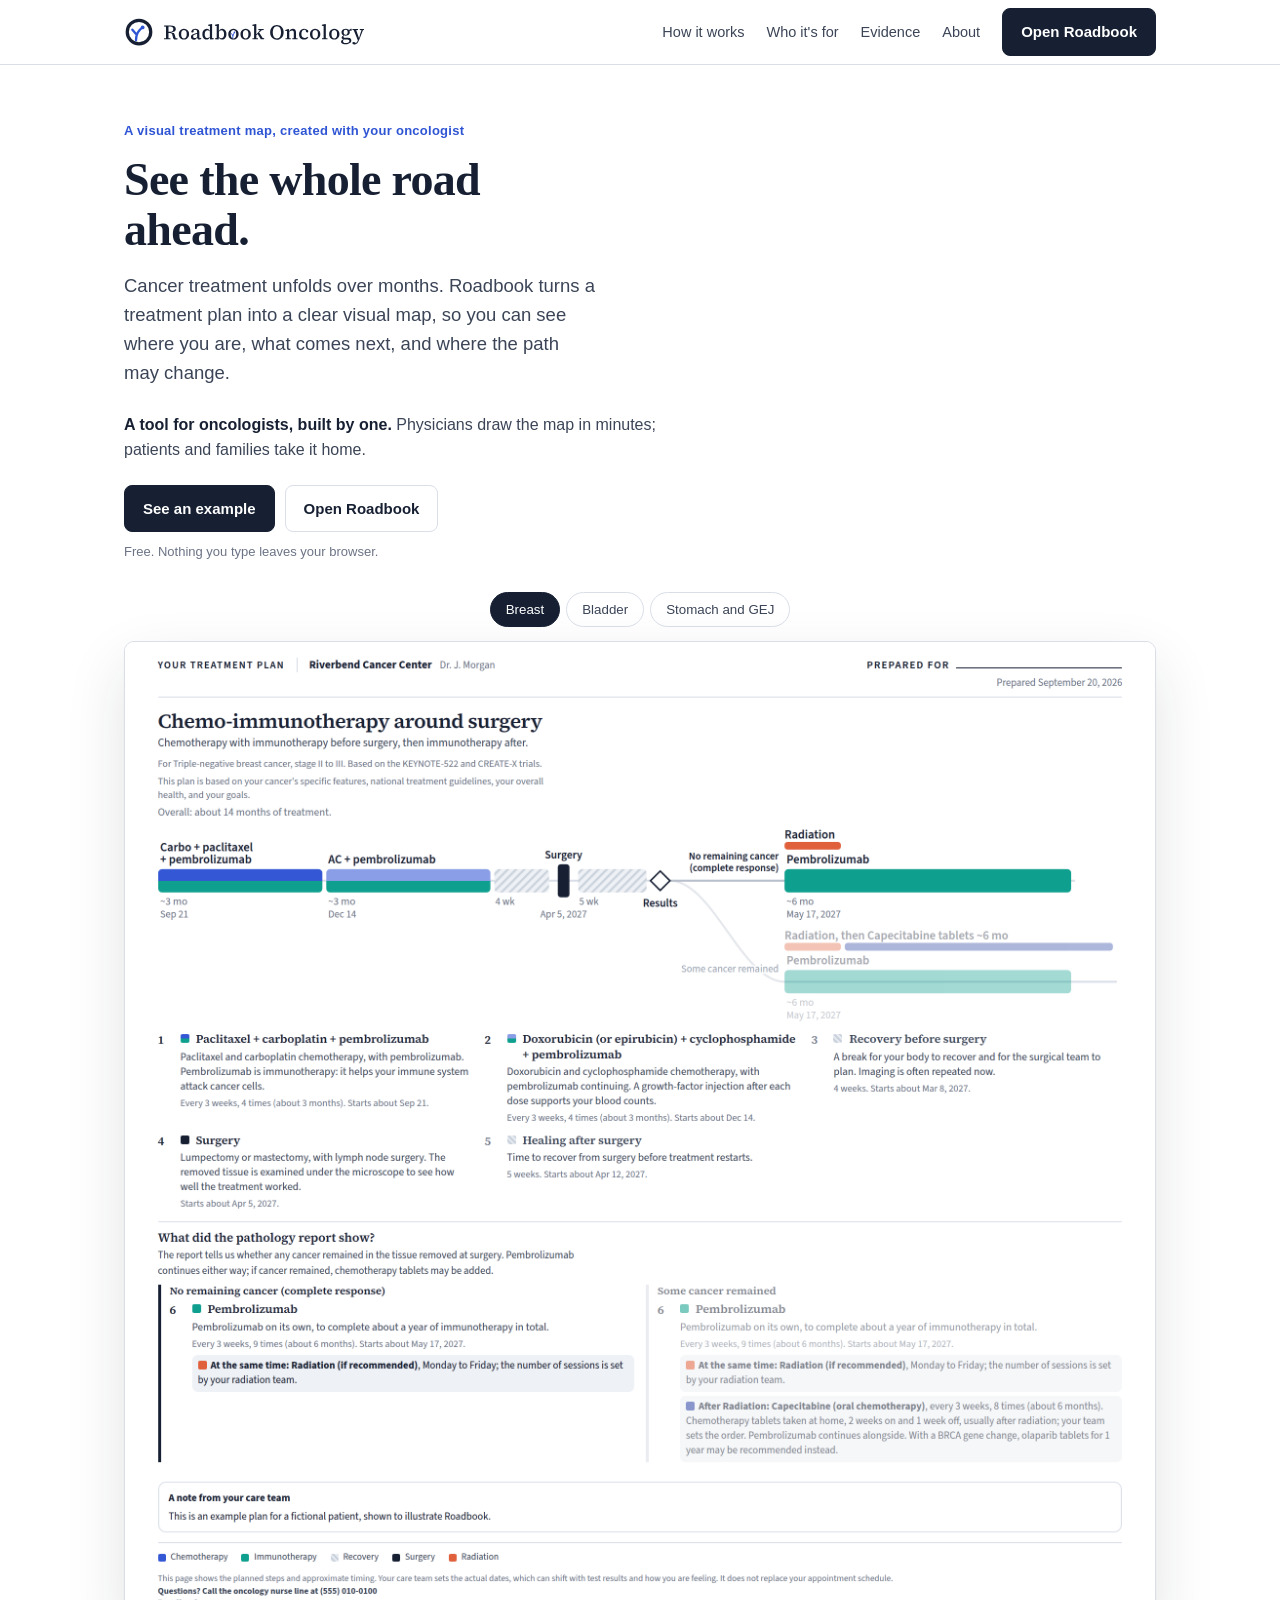
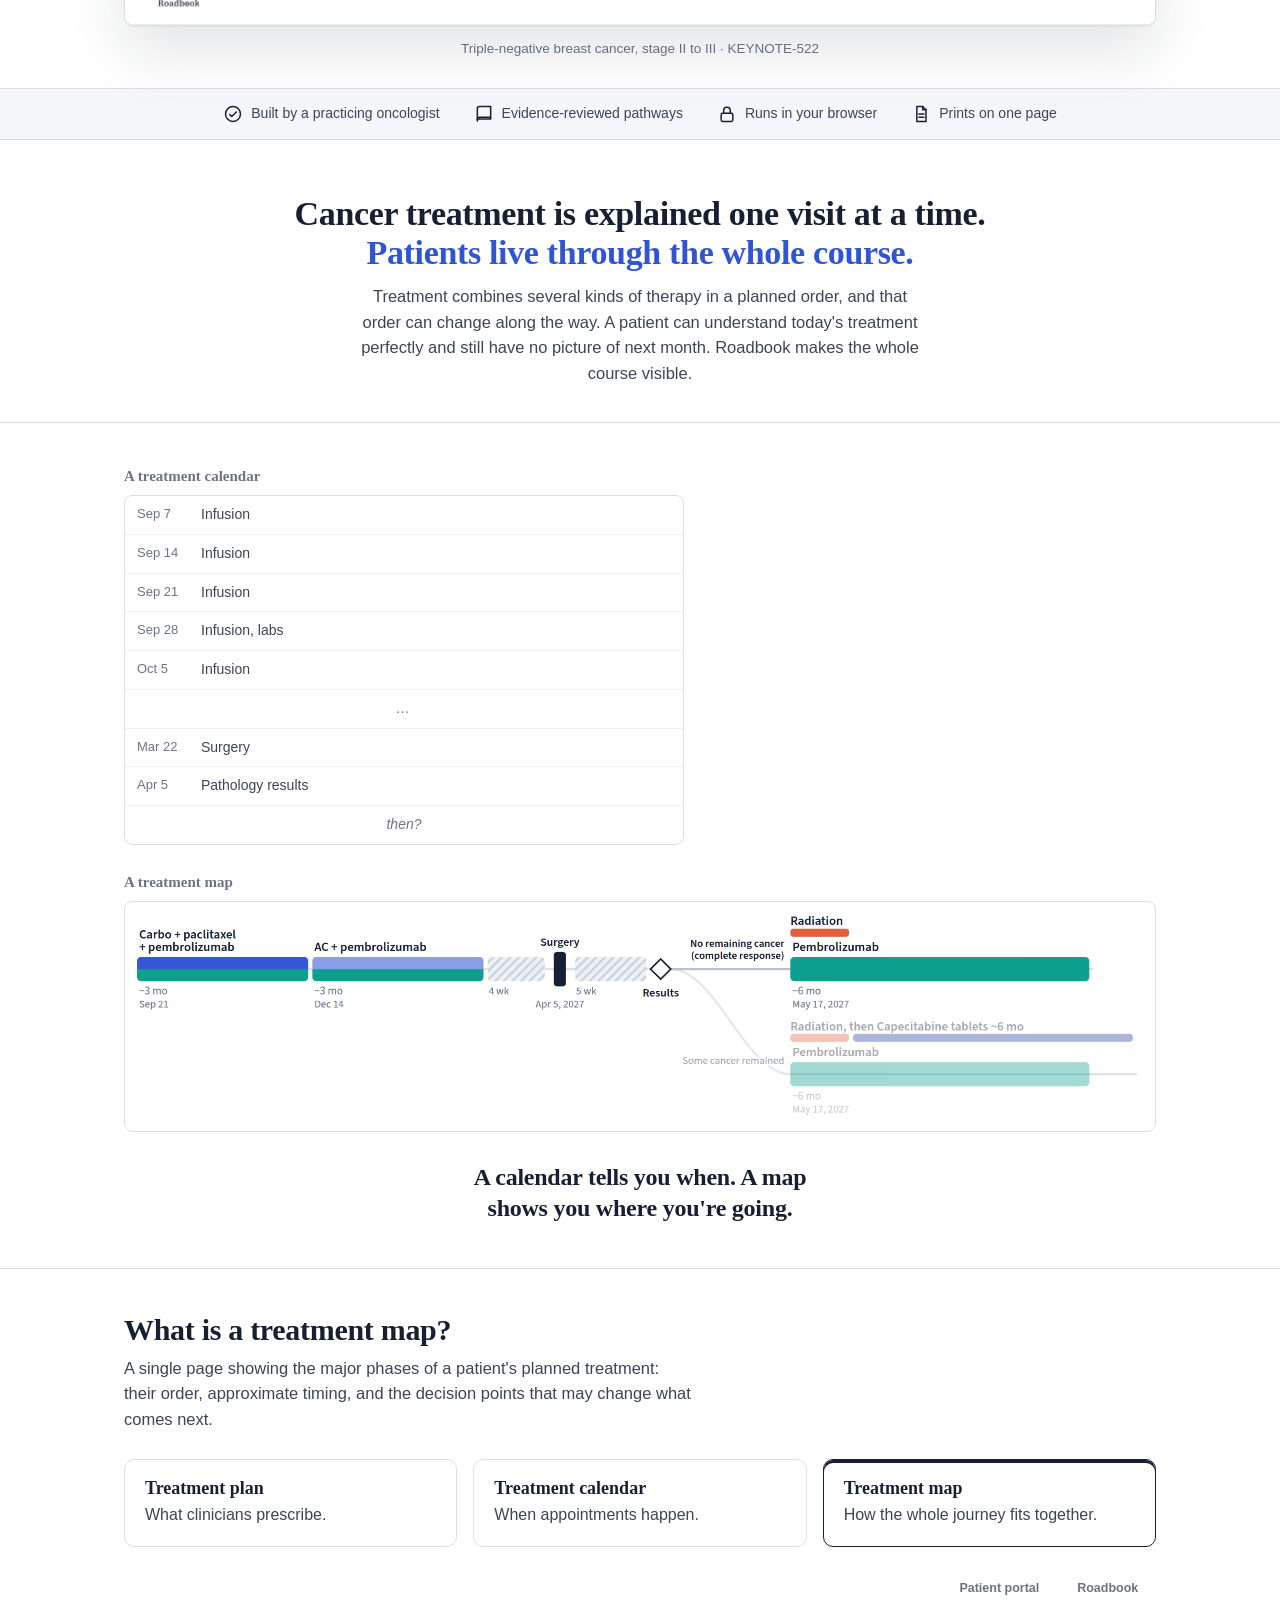
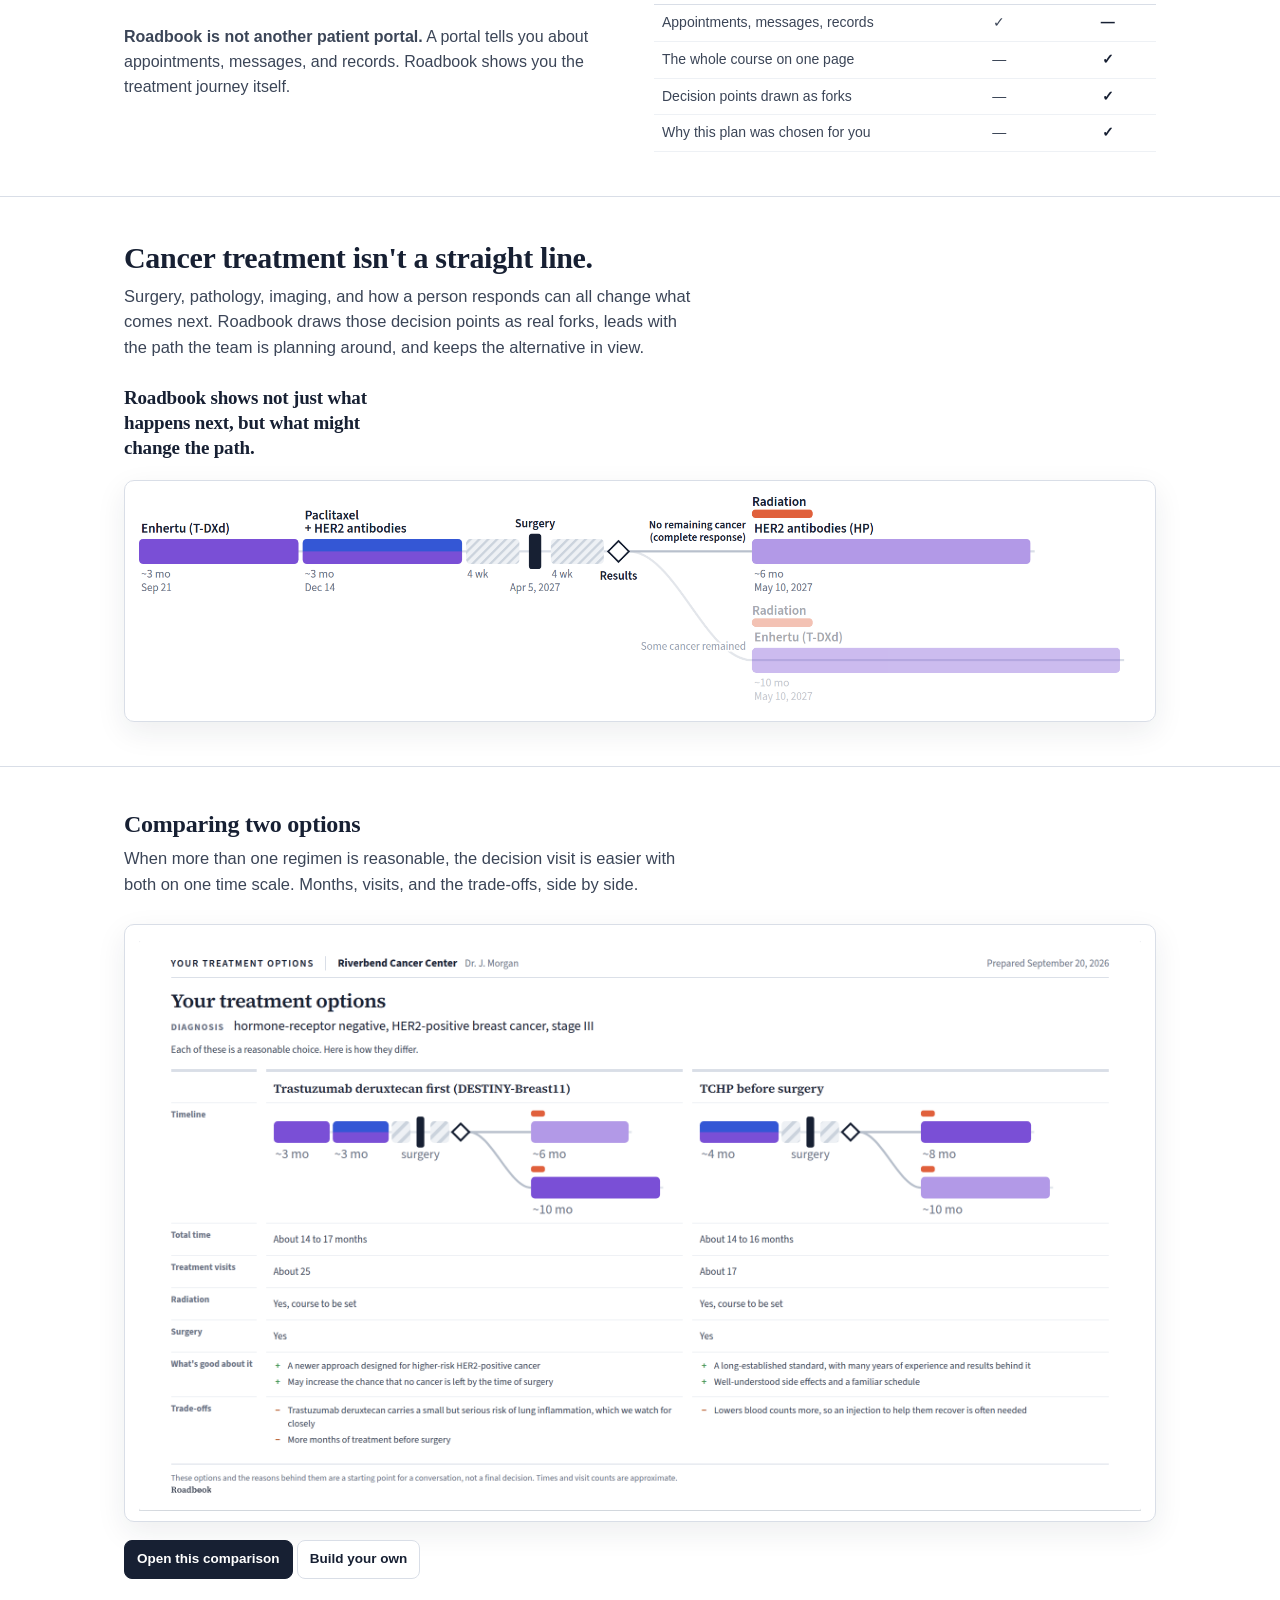
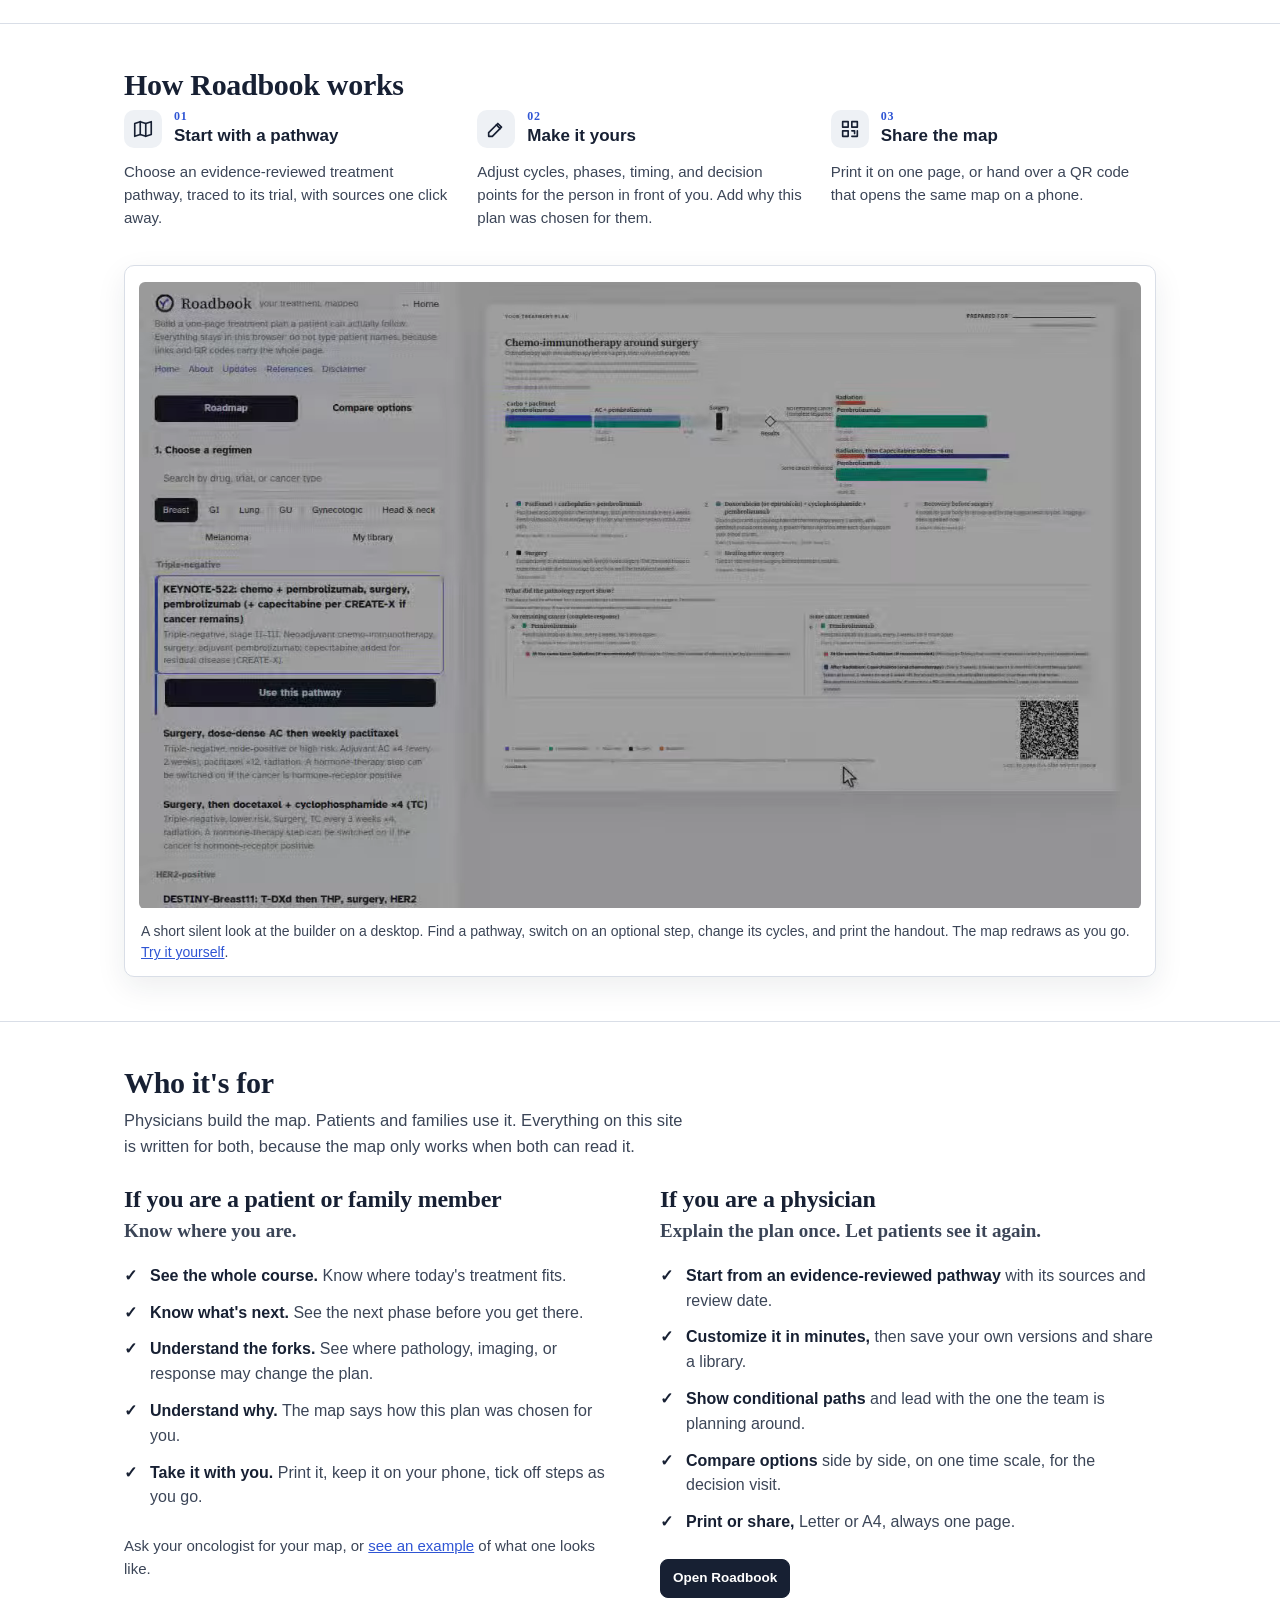
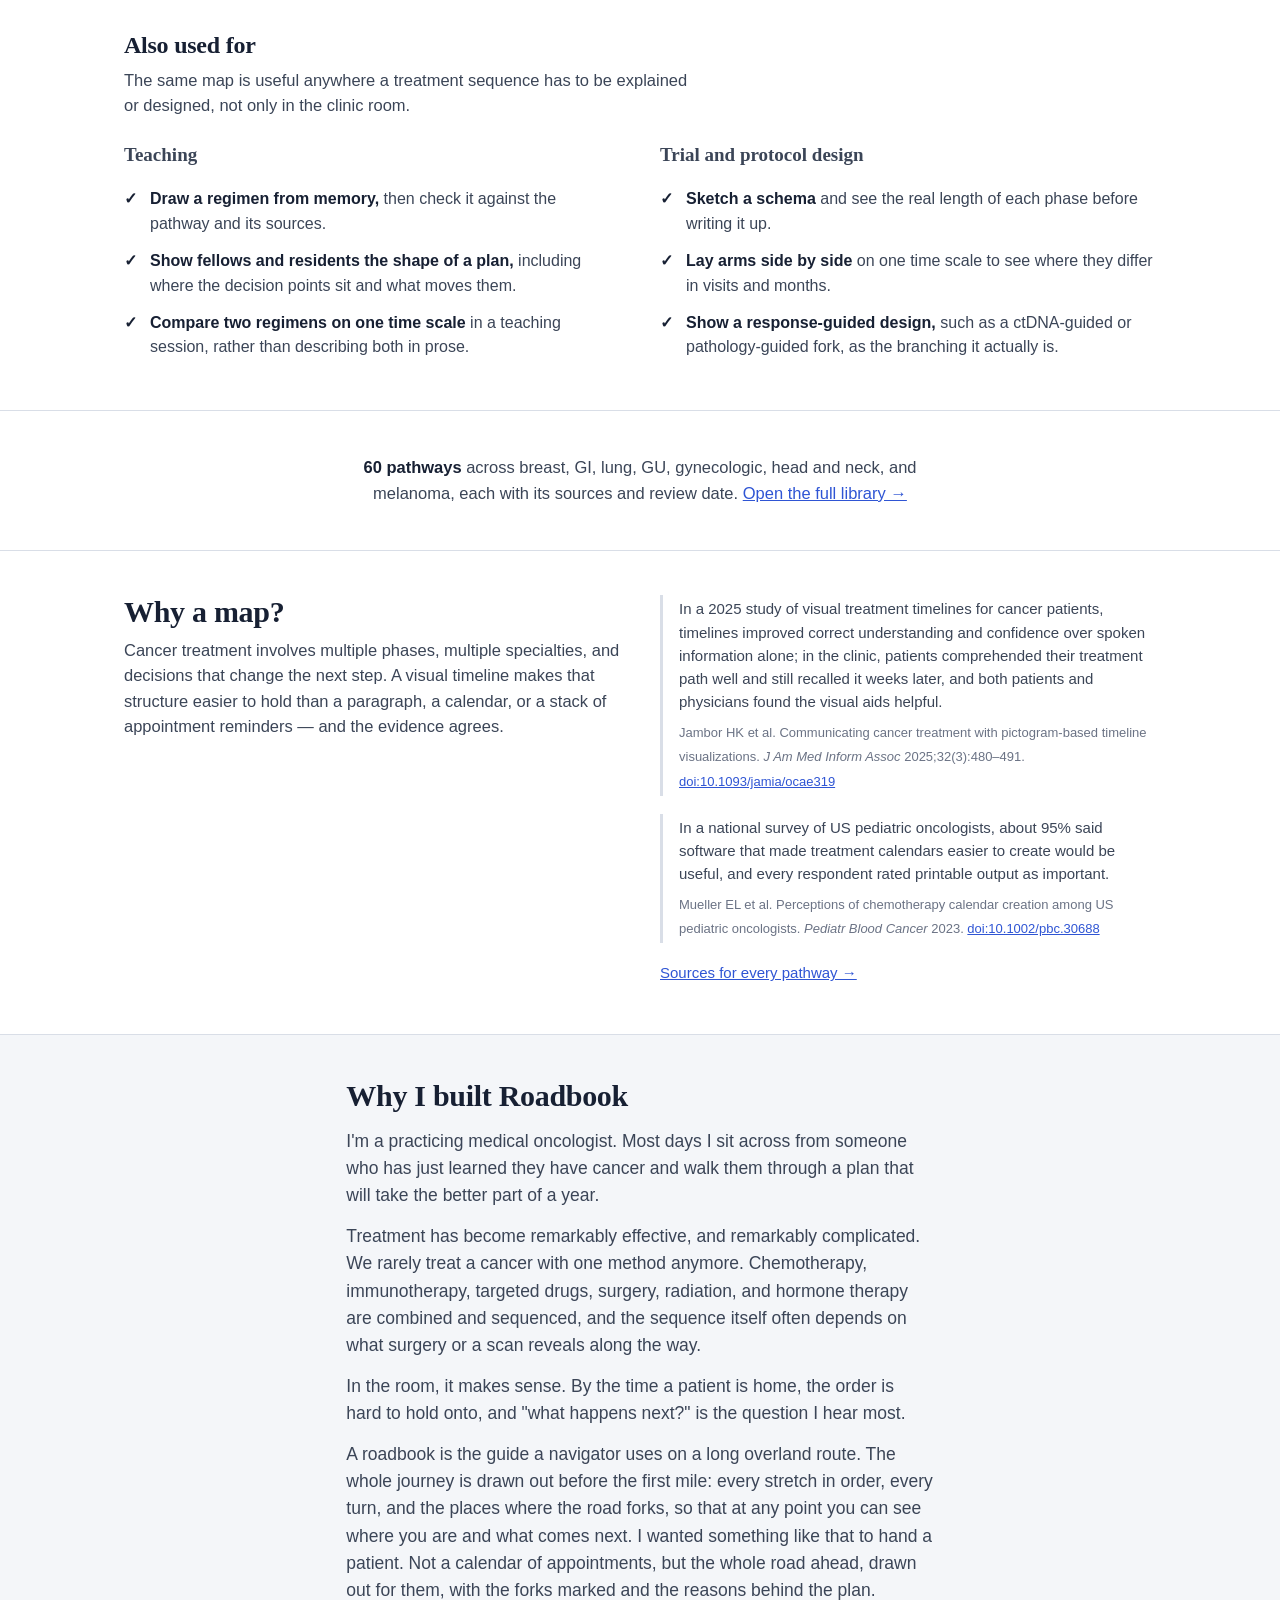
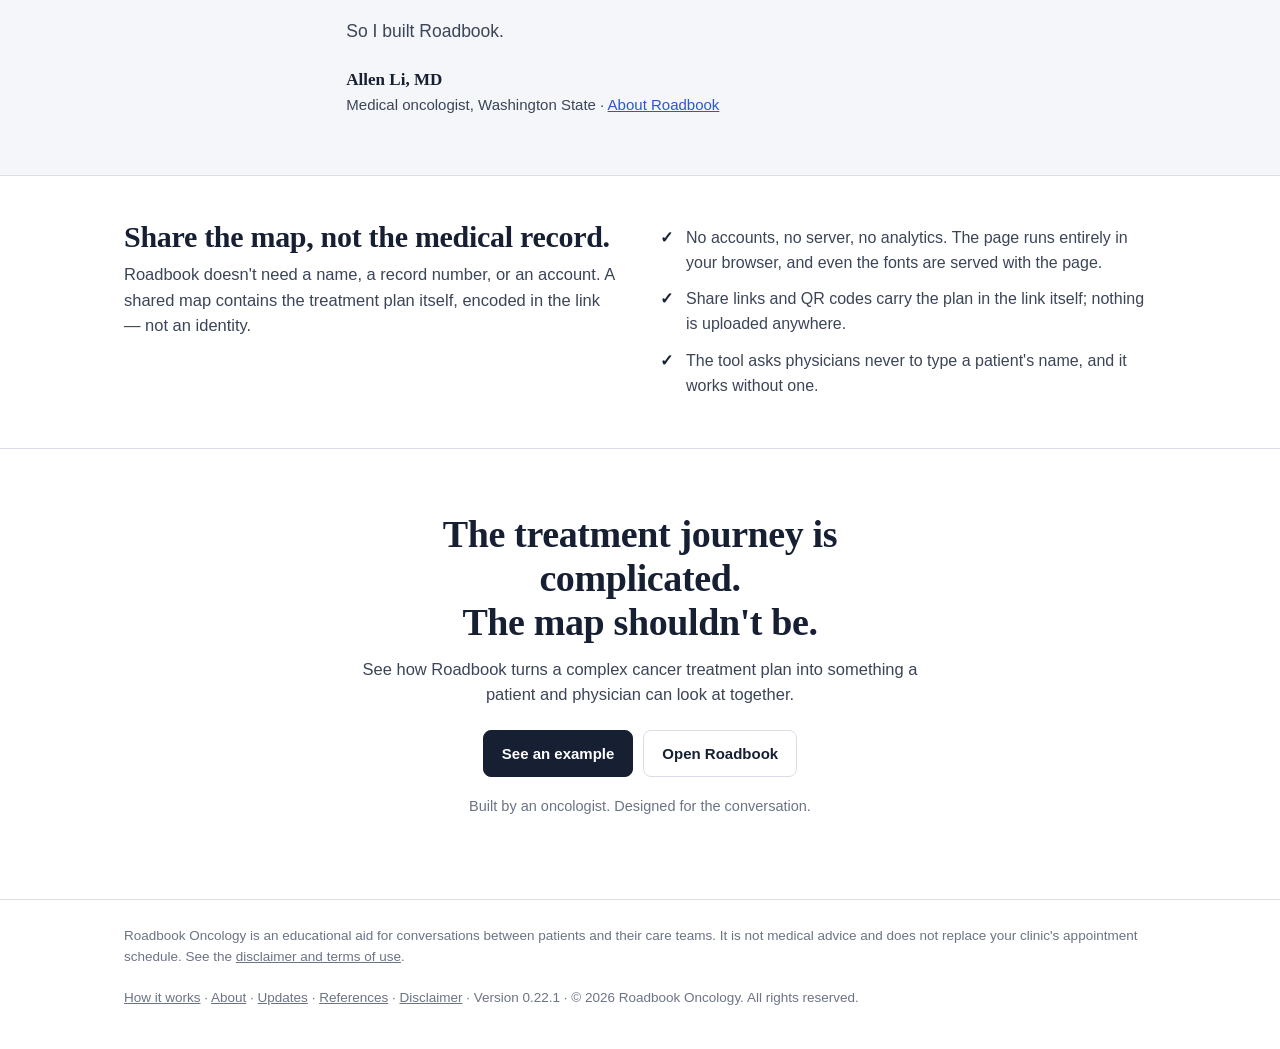
==== commit cf4a8df2: "Landing page: example images re-rendered from the 0.22.1 library The three hero handouts (KEYNOTE-52" ====
--- a/index.html
+++ b/index.html
@@ -44,7 +44,7 @@
     <div class="hsview" id="hsview">
       <a class="heroimg hsslide on" id="hs-0" role="tabpanel" aria-labelledby="hstab-0" href="app.html#r=kn522&demo=1" aria-label="Open the triple-negative breast cancer example"><img src="hero.png" alt="A Roadbook treatment map for stage II to III triple-negative breast cancer: chemo-immunotherapy, surgery, a pathology decision point, then immunotherapy" width="2112" height="2016"></a>
       <a class="heroimg hsslide" id="hs-1" role="tabpanel" aria-labelledby="hstab-1" href="app.html#r=ev303&demo=1" aria-label="Open the muscle-invasive bladder cancer example"><img data-src="hero-ev303.png" alt="A Roadbook treatment map for muscle-invasive bladder cancer: enfortumab vedotin with pembrolizumab, cystectomy, then more of both" width="2112" height="1316"></a>
-      <a class="heroimg hsslide" id="hs-2" role="tabpanel" aria-labelledby="hstab-2" href="app.html#r=flot&demo=1" aria-label="Open the stomach and gastroesophageal junction cancer example"><img data-src="hero-flot.png" alt="A Roadbook treatment map for stomach or gastroesophageal junction cancer: FLOT chemotherapy with durvalumab, surgery, then more of both" width="2112" height="1544"></a>
+      <a class="heroimg hsslide" id="hs-2" role="tabpanel" aria-labelledby="hstab-2" href="app.html#r=flot&demo=1" aria-label="Open the stomach and gastroesophageal junction cancer example"><img data-src="hero-flot.png" alt="A Roadbook treatment map for stomach or gastroesophageal junction cancer: FLOT chemotherapy with durvalumab, surgery, then more of both" width="2112" height="1484"></a>
     </div>
     <p class="hscap" id="hscap" aria-live="polite">Triple-negative breast cancer, stage II to III &middot; KEYNOTE-522</p>
   </div>
@@ -64,7 +64,7 @@
     <div class="ba-col"><h3>A treatment calendar</h3>
       <ul class="cal"><li><time>Sep 7</time>Infusion</li><li><time>Sep 14</time>Infusion</li><li><time>Sep 21</time>Infusion</li><li><time>Sep 28</time>Infusion, labs</li><li><time>Oct 5</time>Infusion</li><li class="more">…</li><li><time>Mar 22</time>Surgery</li><li><time>Apr 5</time>Pathology results</li><li class="q">then?</li></ul>
     </div>
-    <div class="ba-col wide"><h3>A treatment map</h3><div class="mapscroll"><img src="route-kn522.png" alt="The same plan as a map: two chemotherapy phases, surgery, a pathology fork, and immunotherapy" width="1920" height="395"></div><p class="swipe">Swipe sideways to see the whole map.</p></div>
+    <div class="ba-col wide"><h3>A treatment map</h3><div class="mapscroll"><img src="route-kn522.png" alt="The same plan as a map: two chemotherapy phases, surgery, a pathology fork, and immunotherapy" width="1920" height="396"></div><p class="swipe">Swipe sideways to see the whole map.</p></div>
   </div>
   <p class="pull">A calendar tells you when. A map shows you where you're going.</p>
 </div></section>
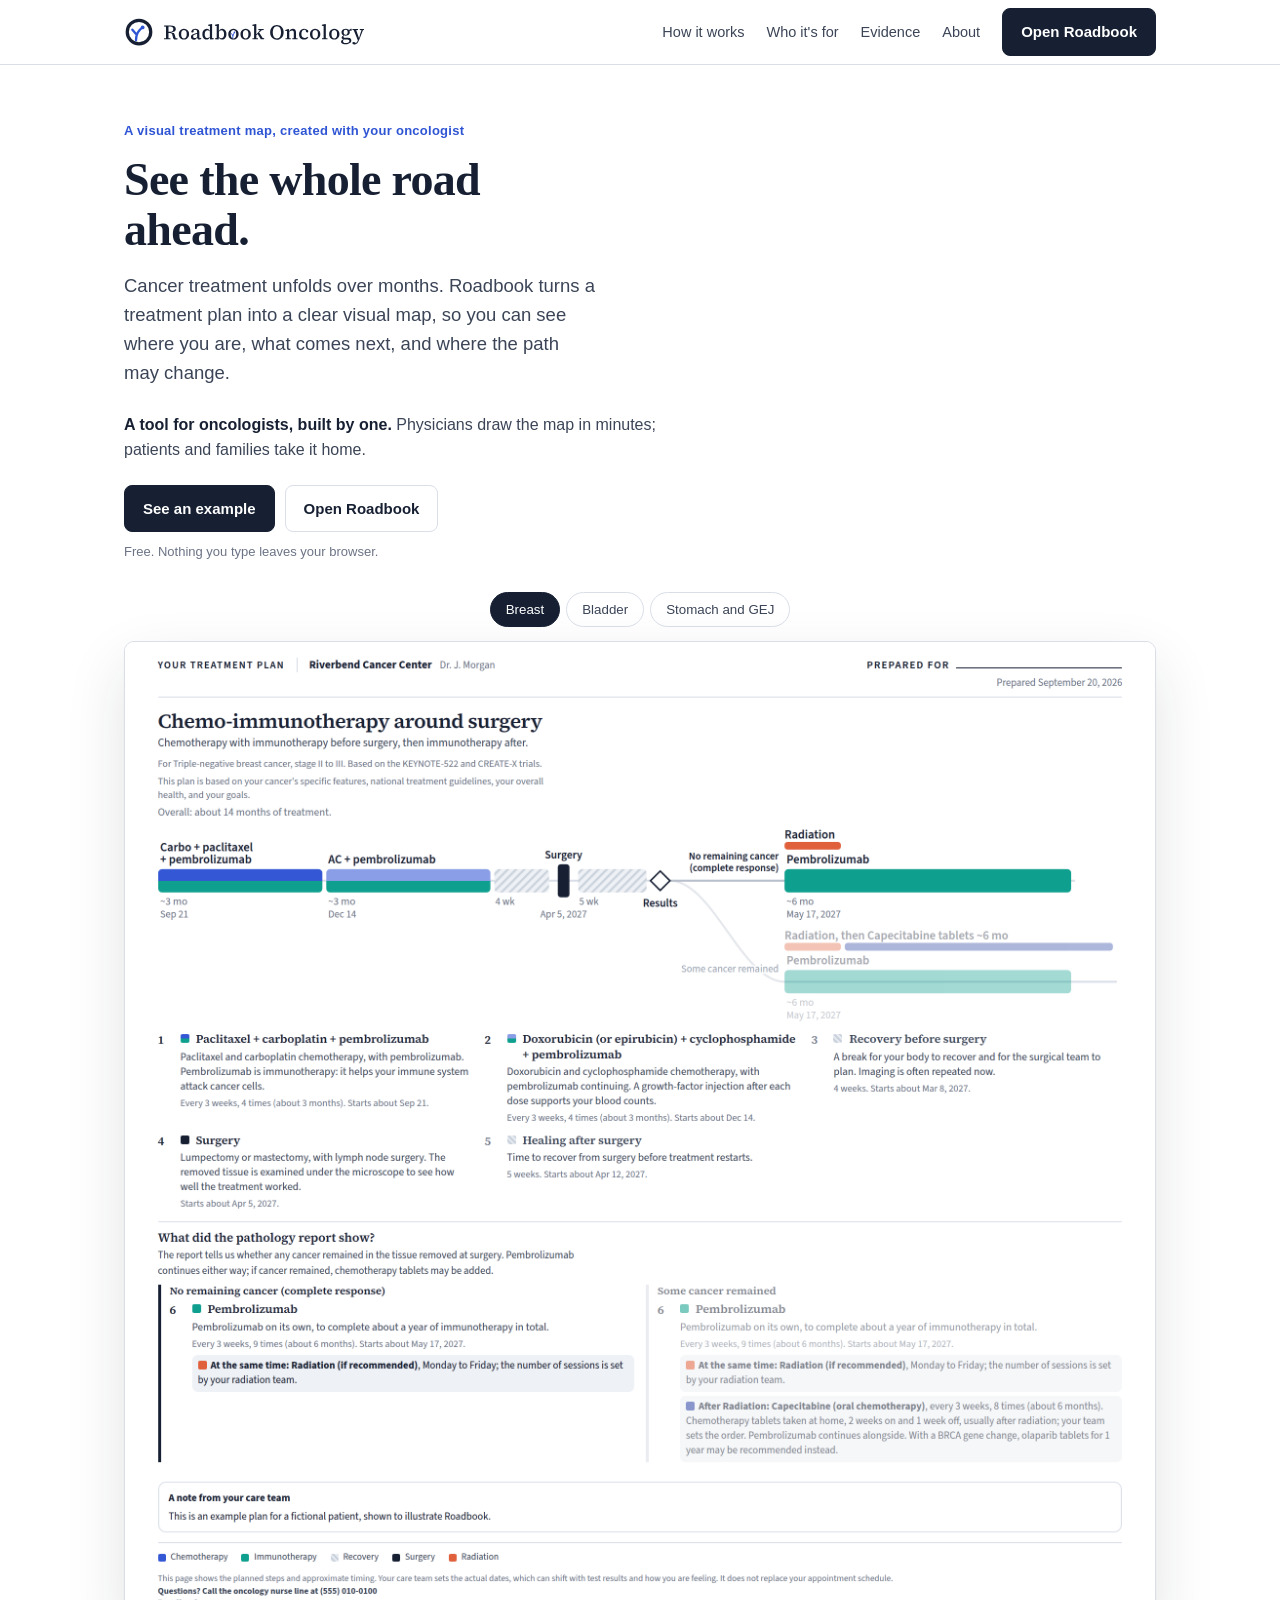
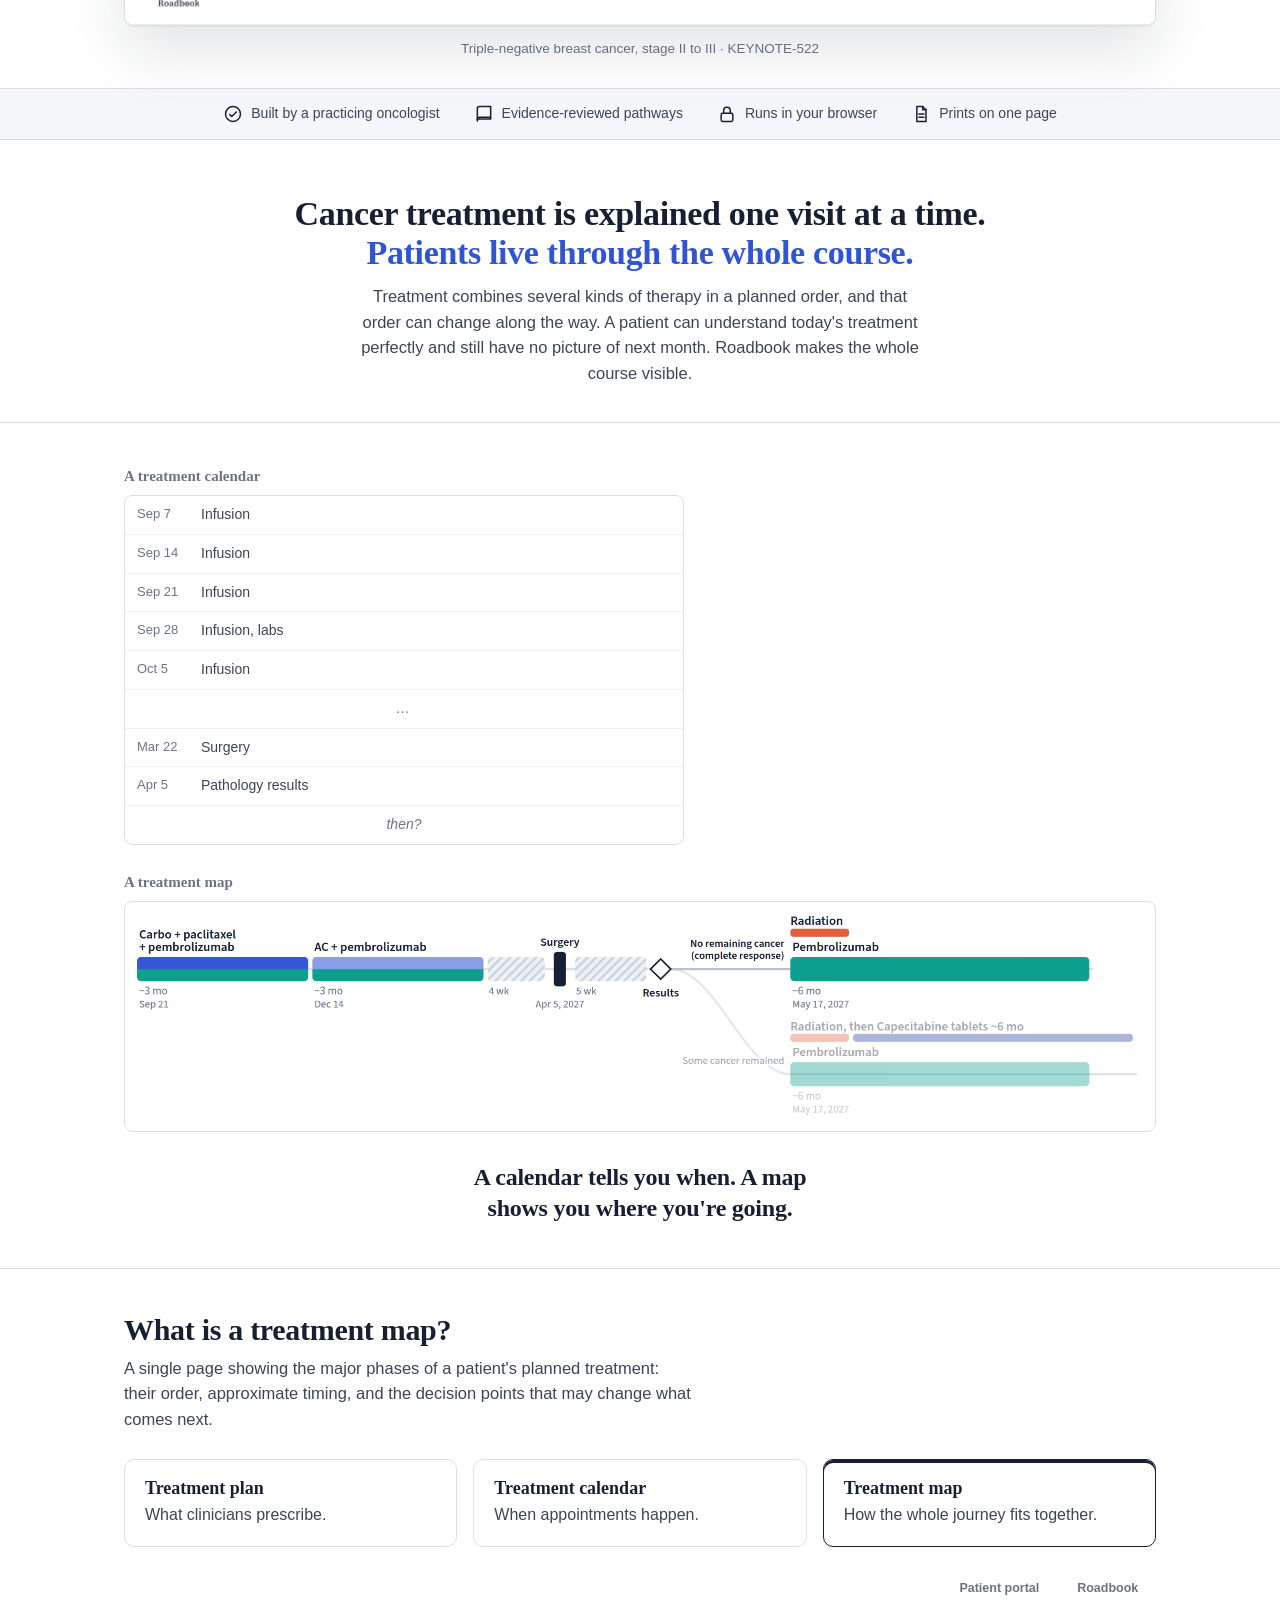
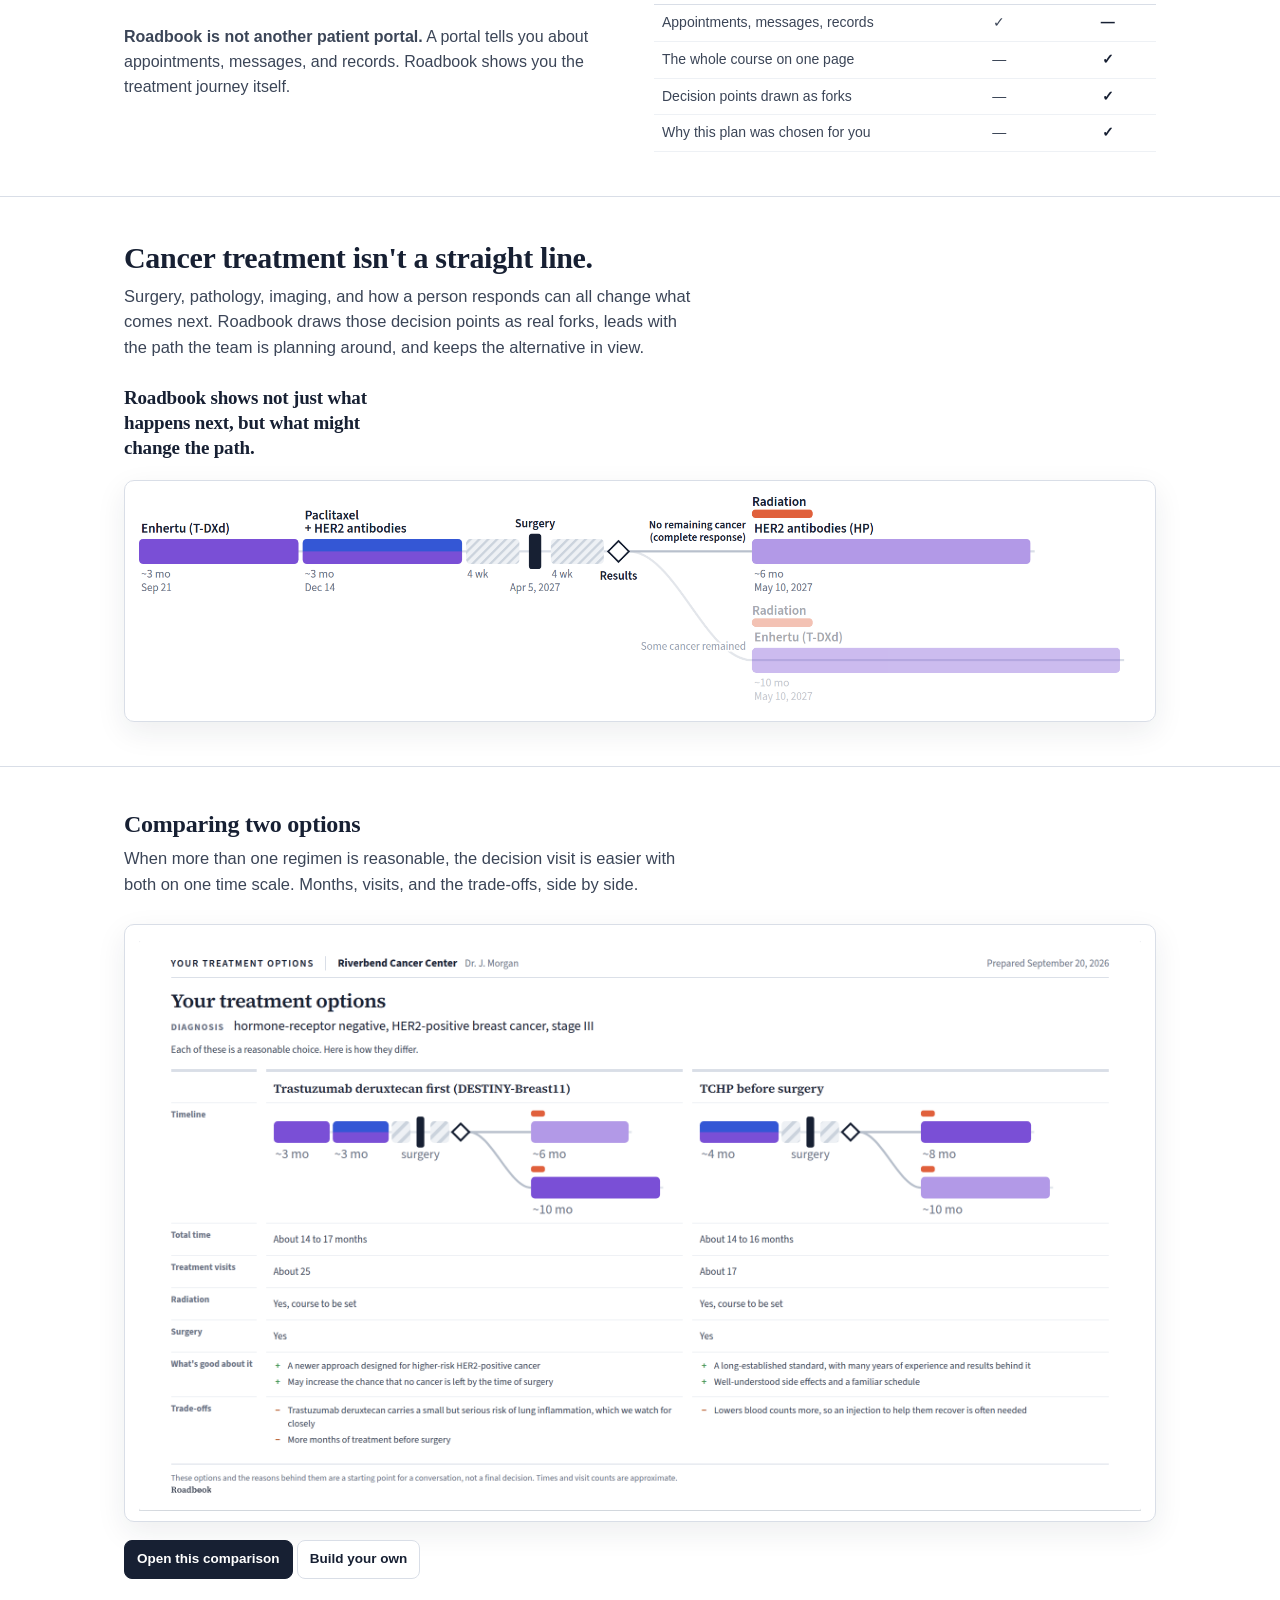
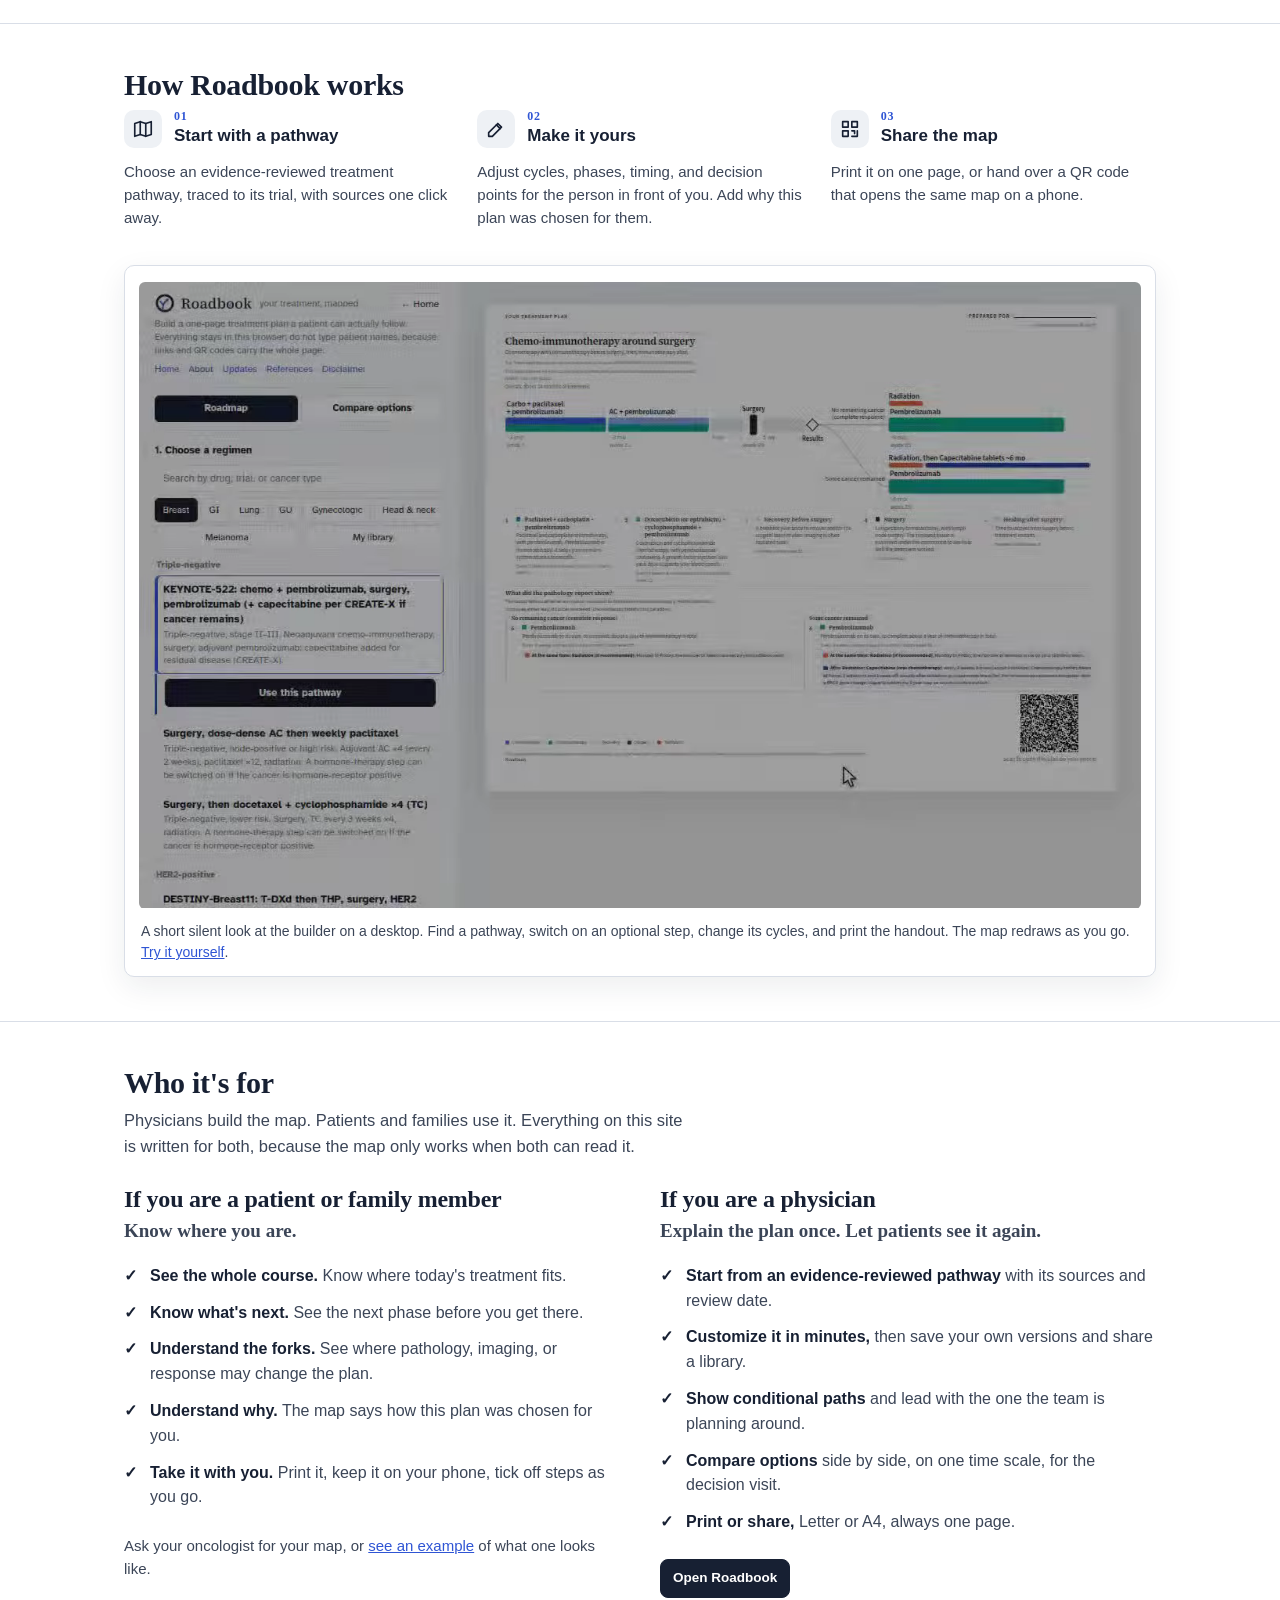
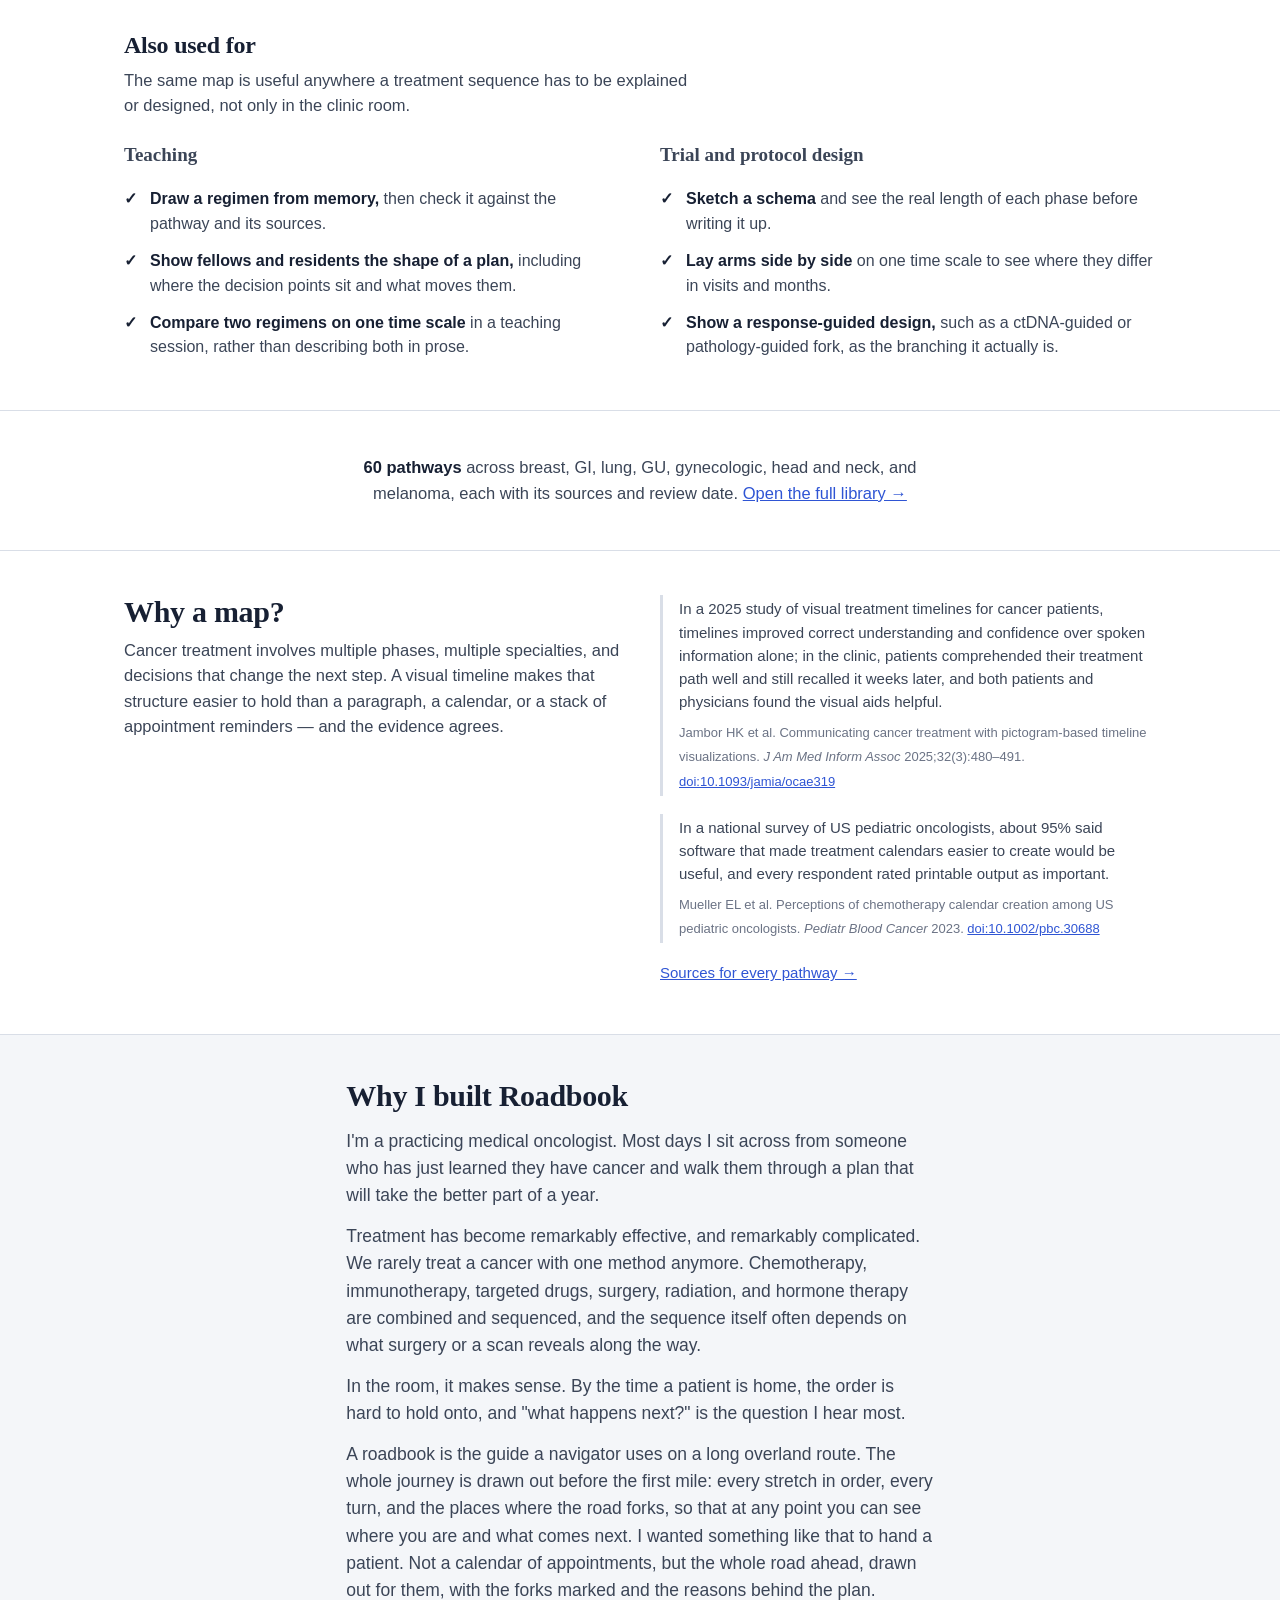
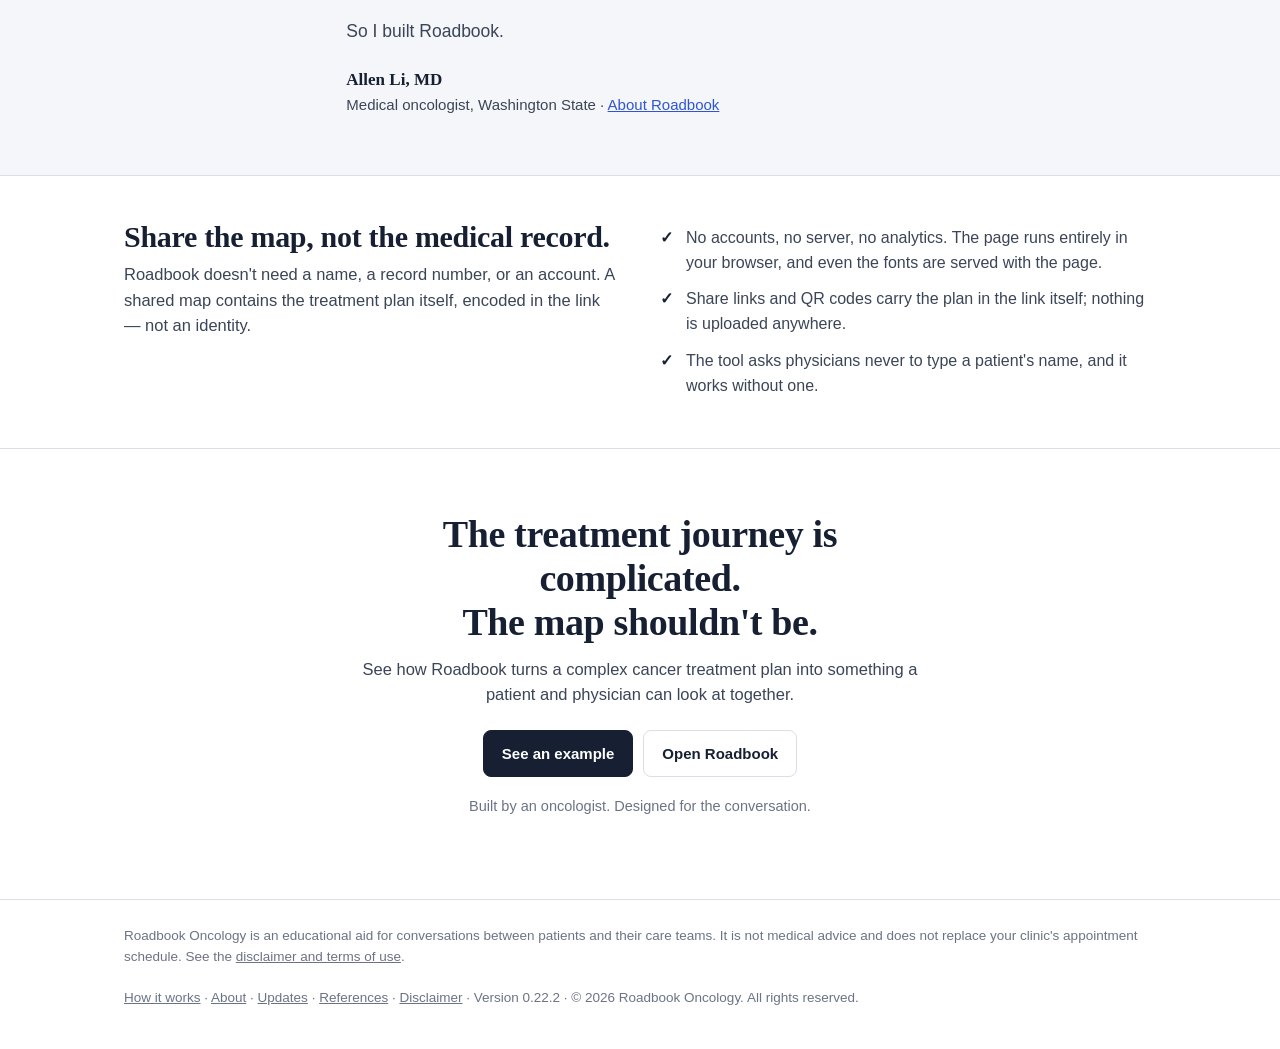
==== commit 125089fa: "Map: an alongside step spanning its anchor joins the anchor's bar (0.22.2) The map had two grammars " ====
--- a/index.html
+++ b/index.html
@@ -264,7 +264,7 @@
   }, {passive:true});
 })();
 </script>
-<script src="regimens.js?v=0.22.1"></script>
+<script src="regimens.js?v=0.22.2"></script>
 <script>document.getElementById('ver').textContent = 'Version ' + APP_VERSION;</script>
 <script>
 (function(){
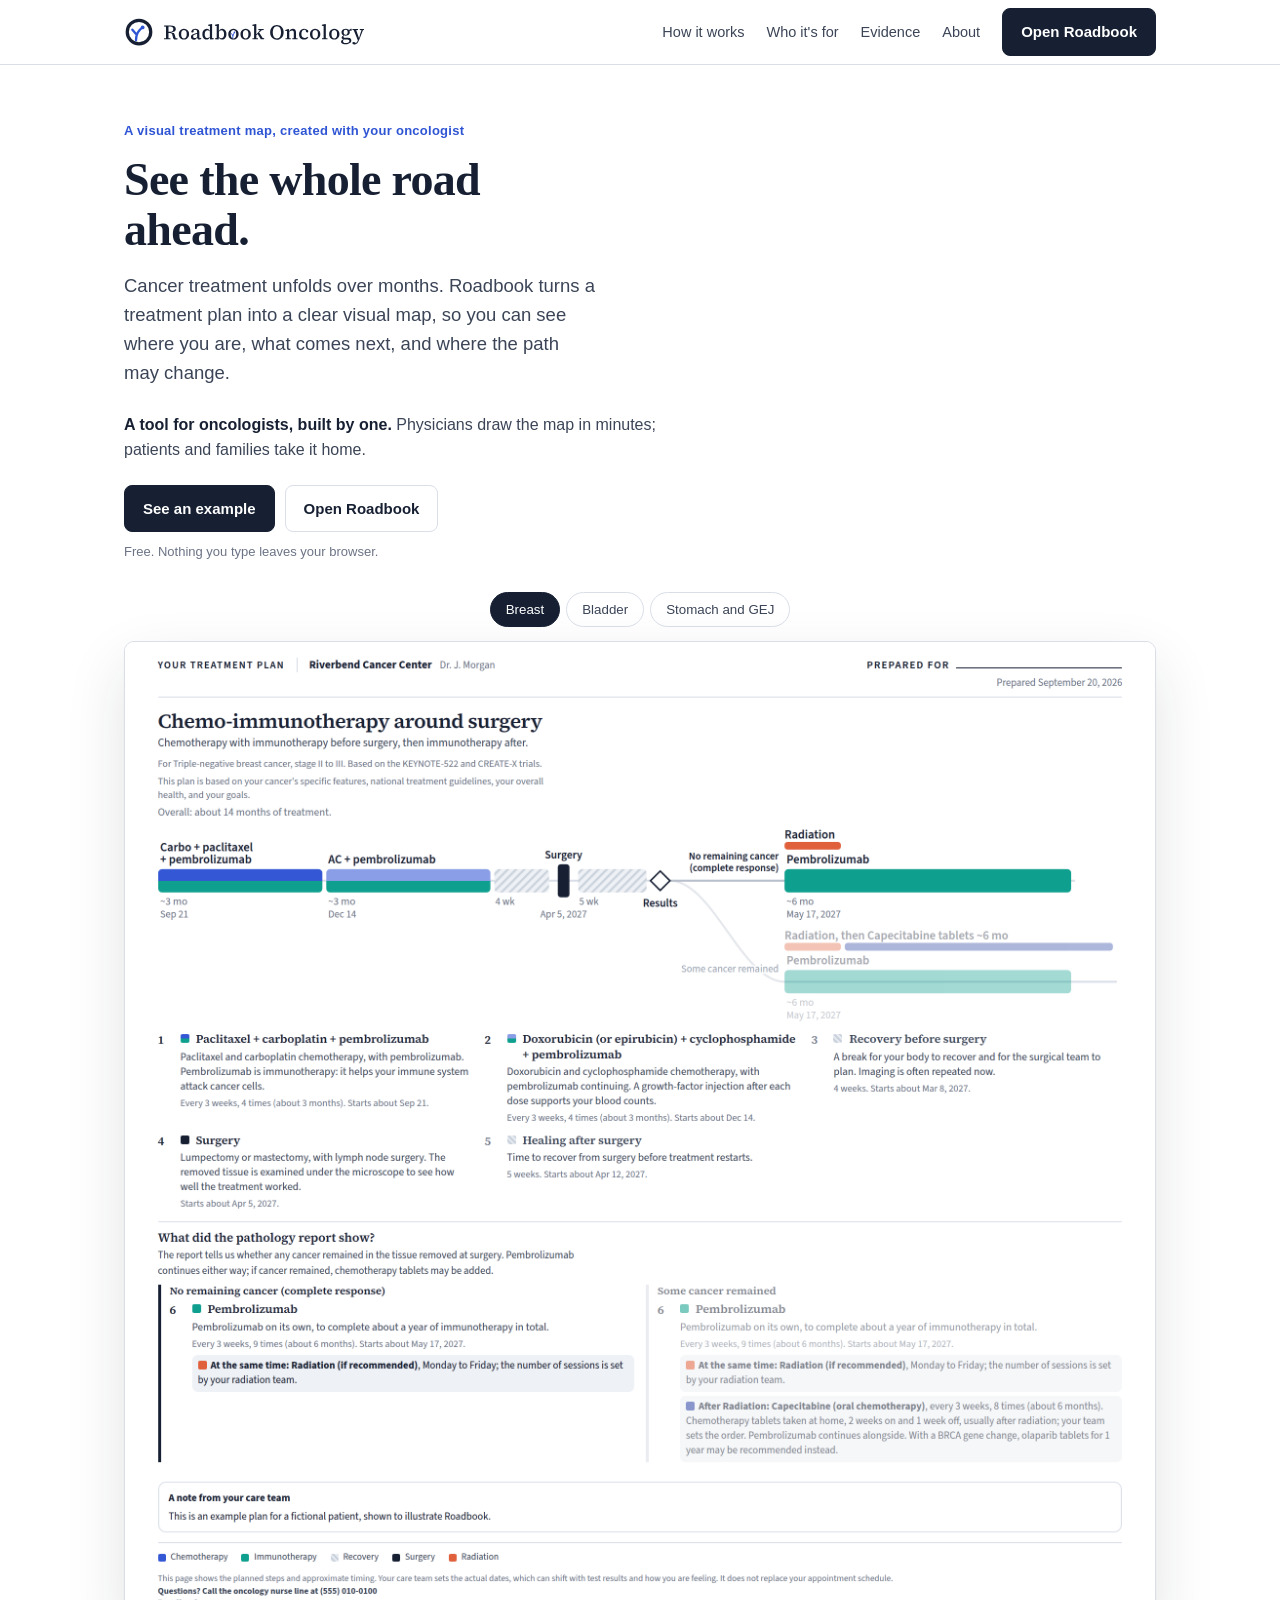
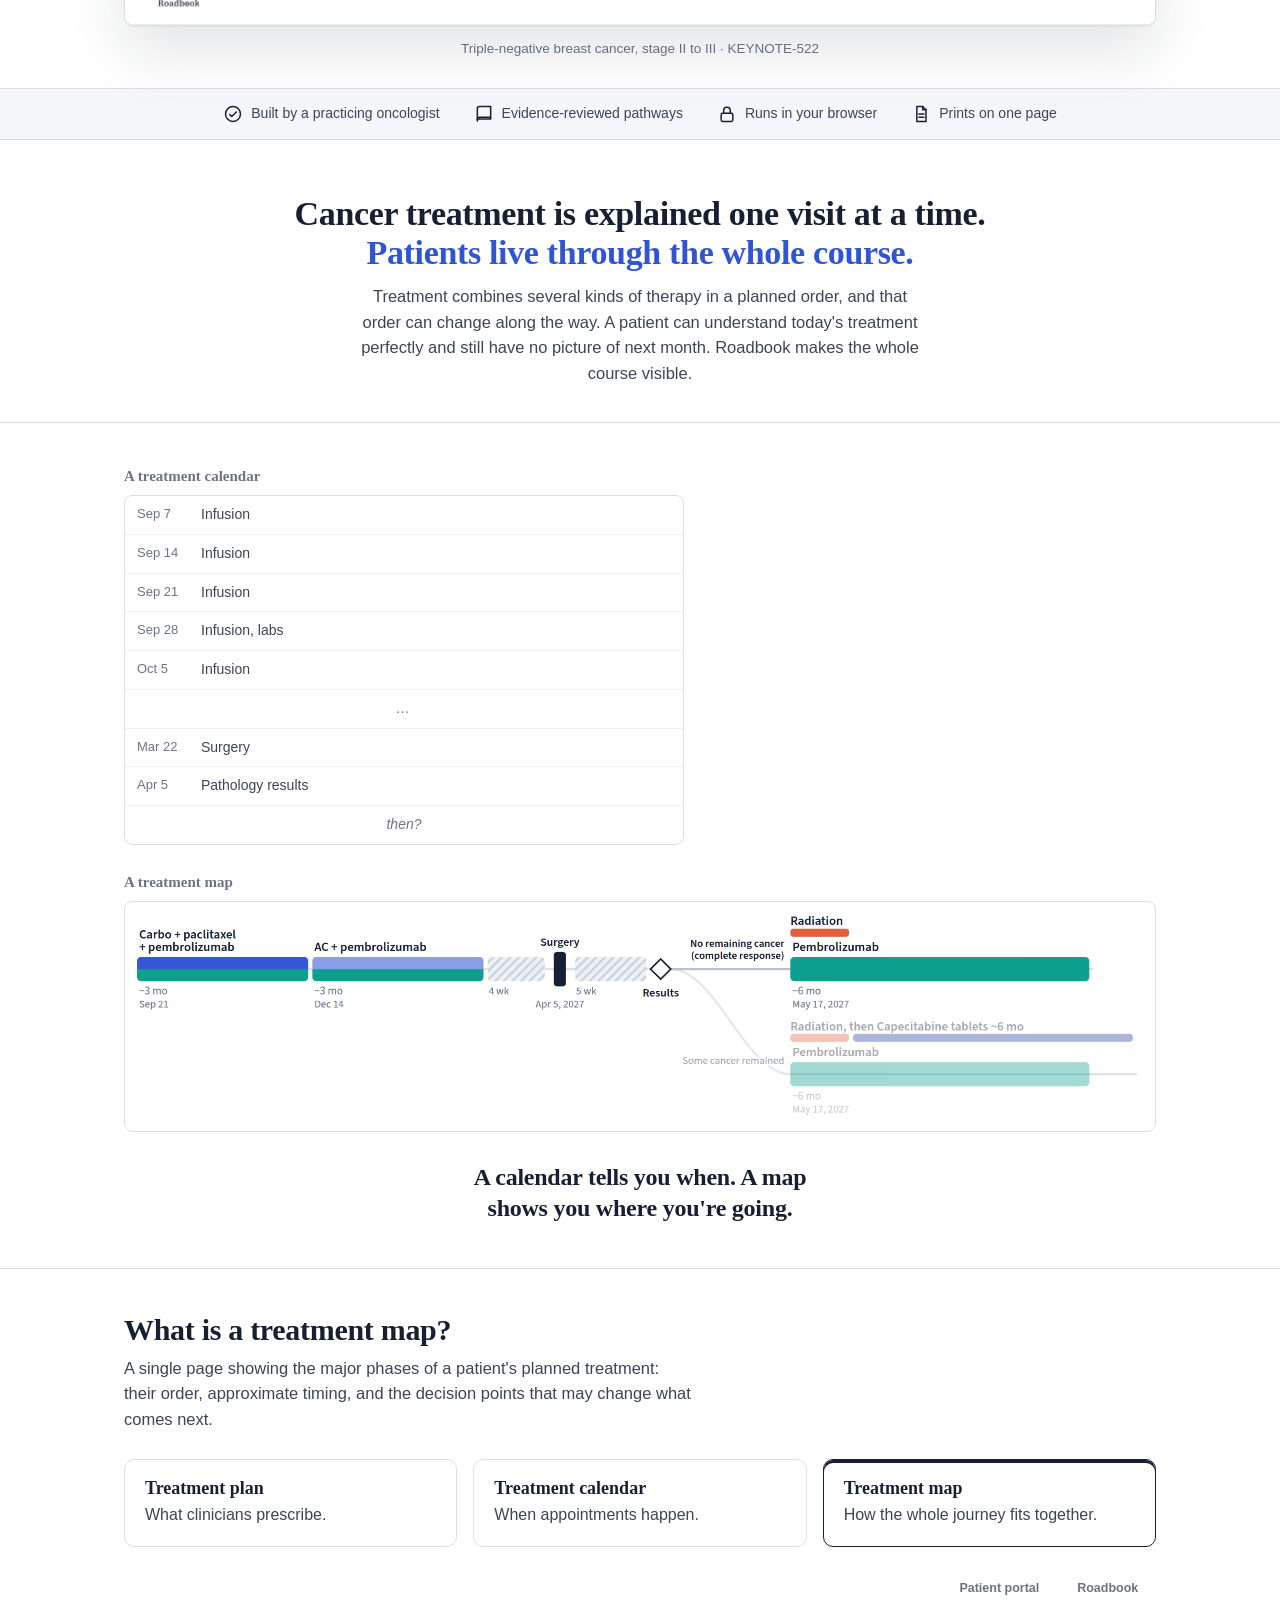
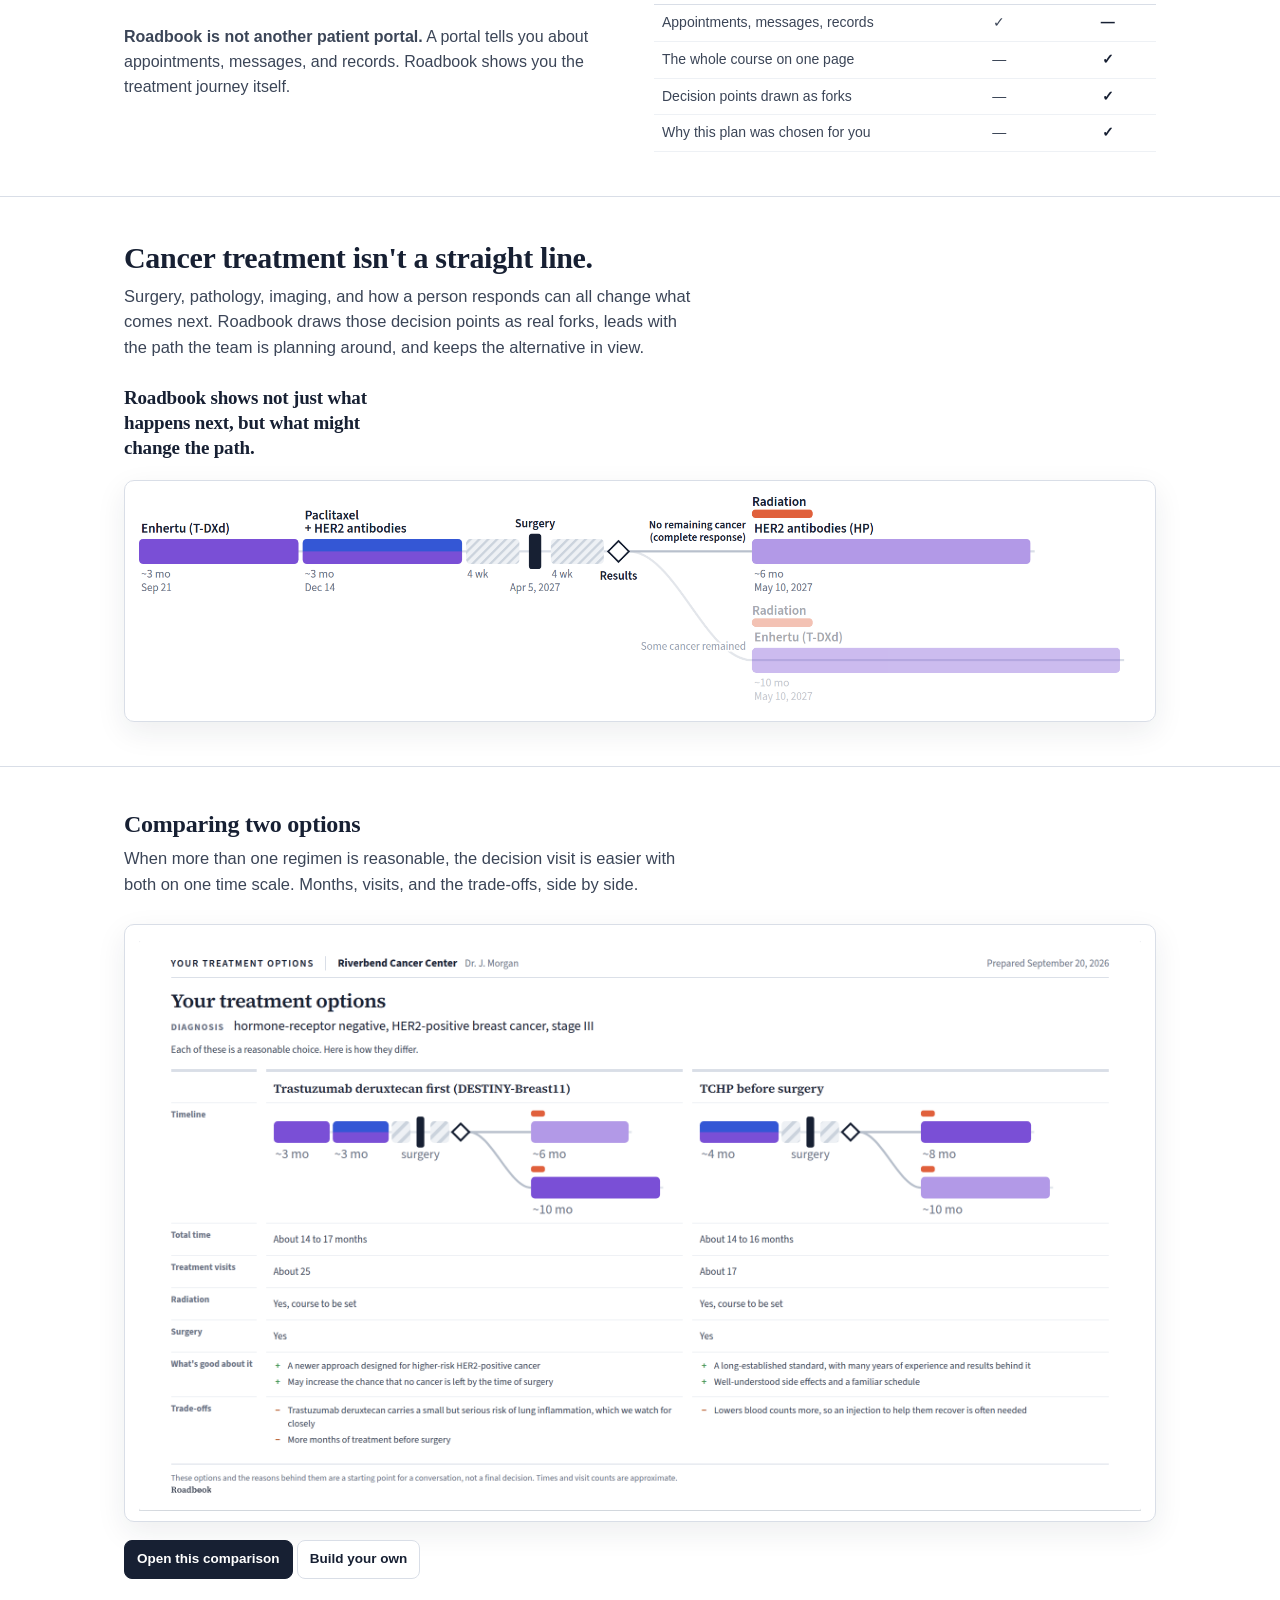
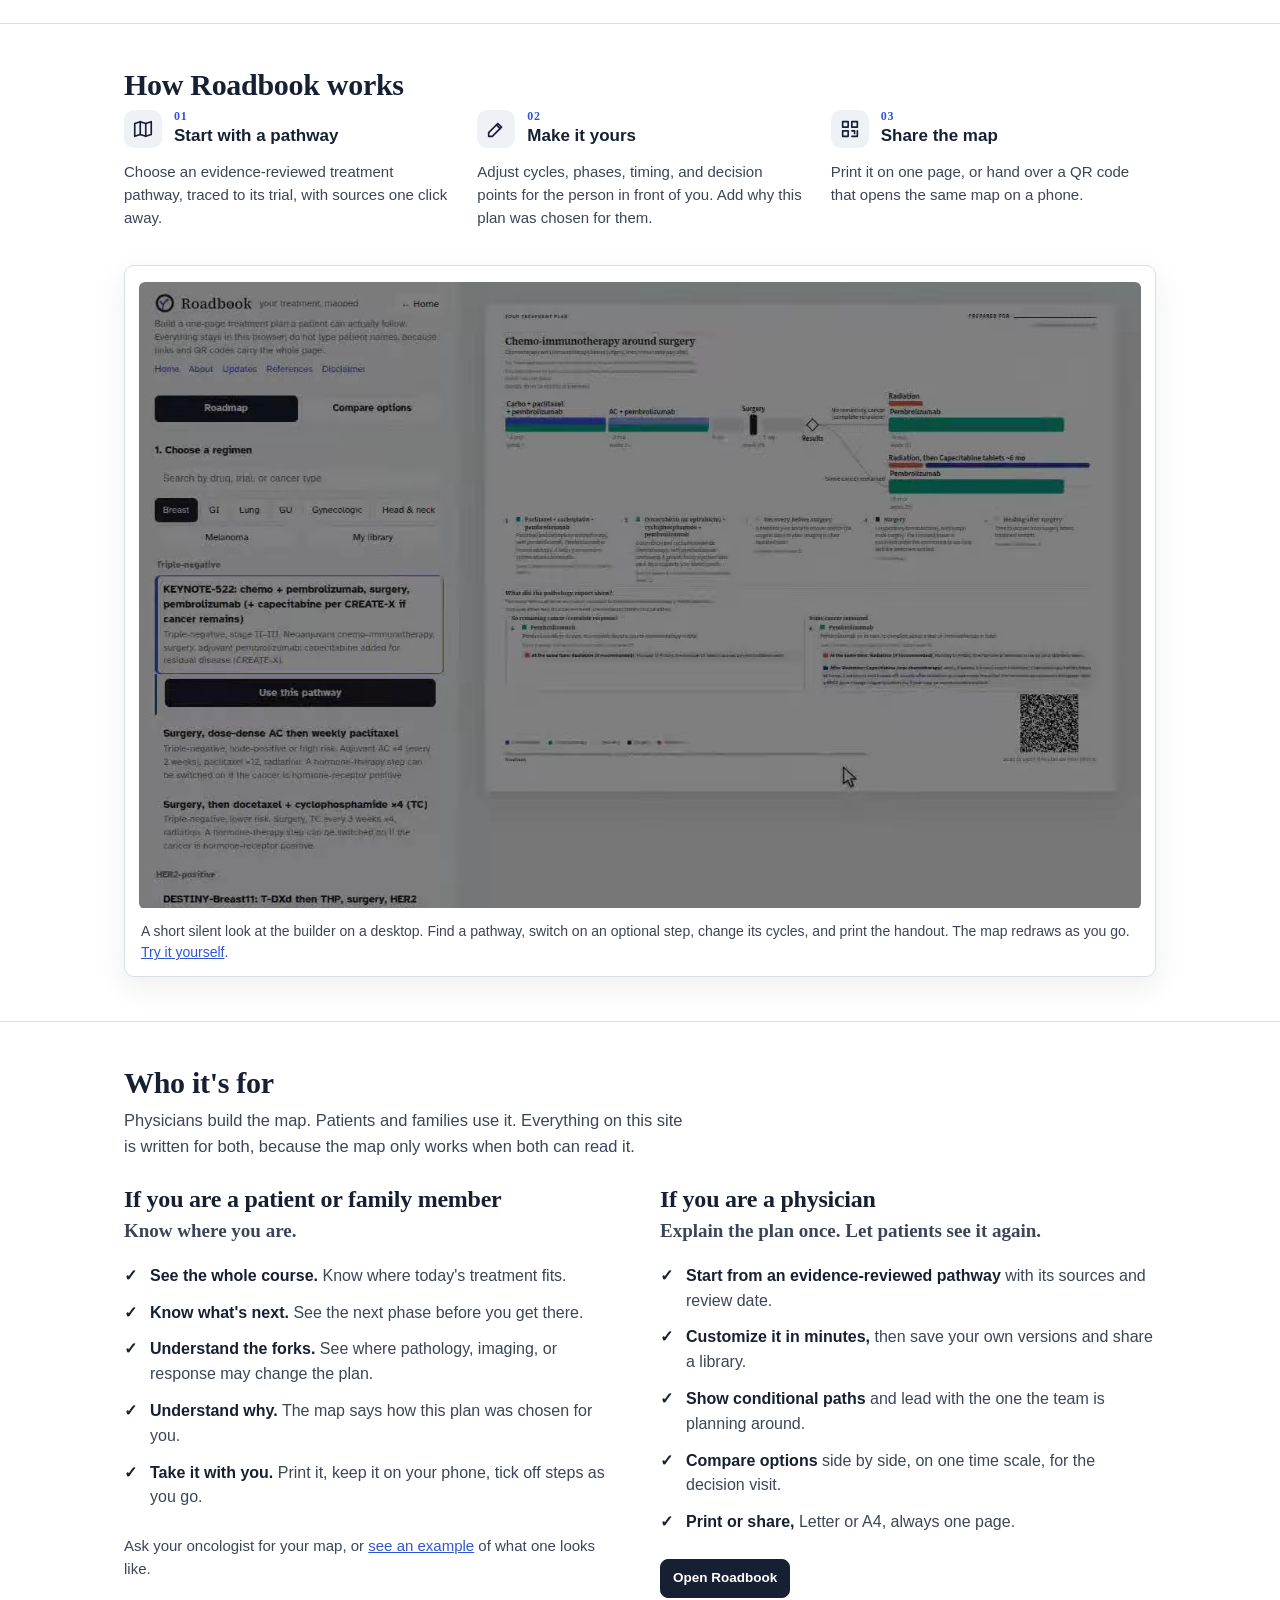
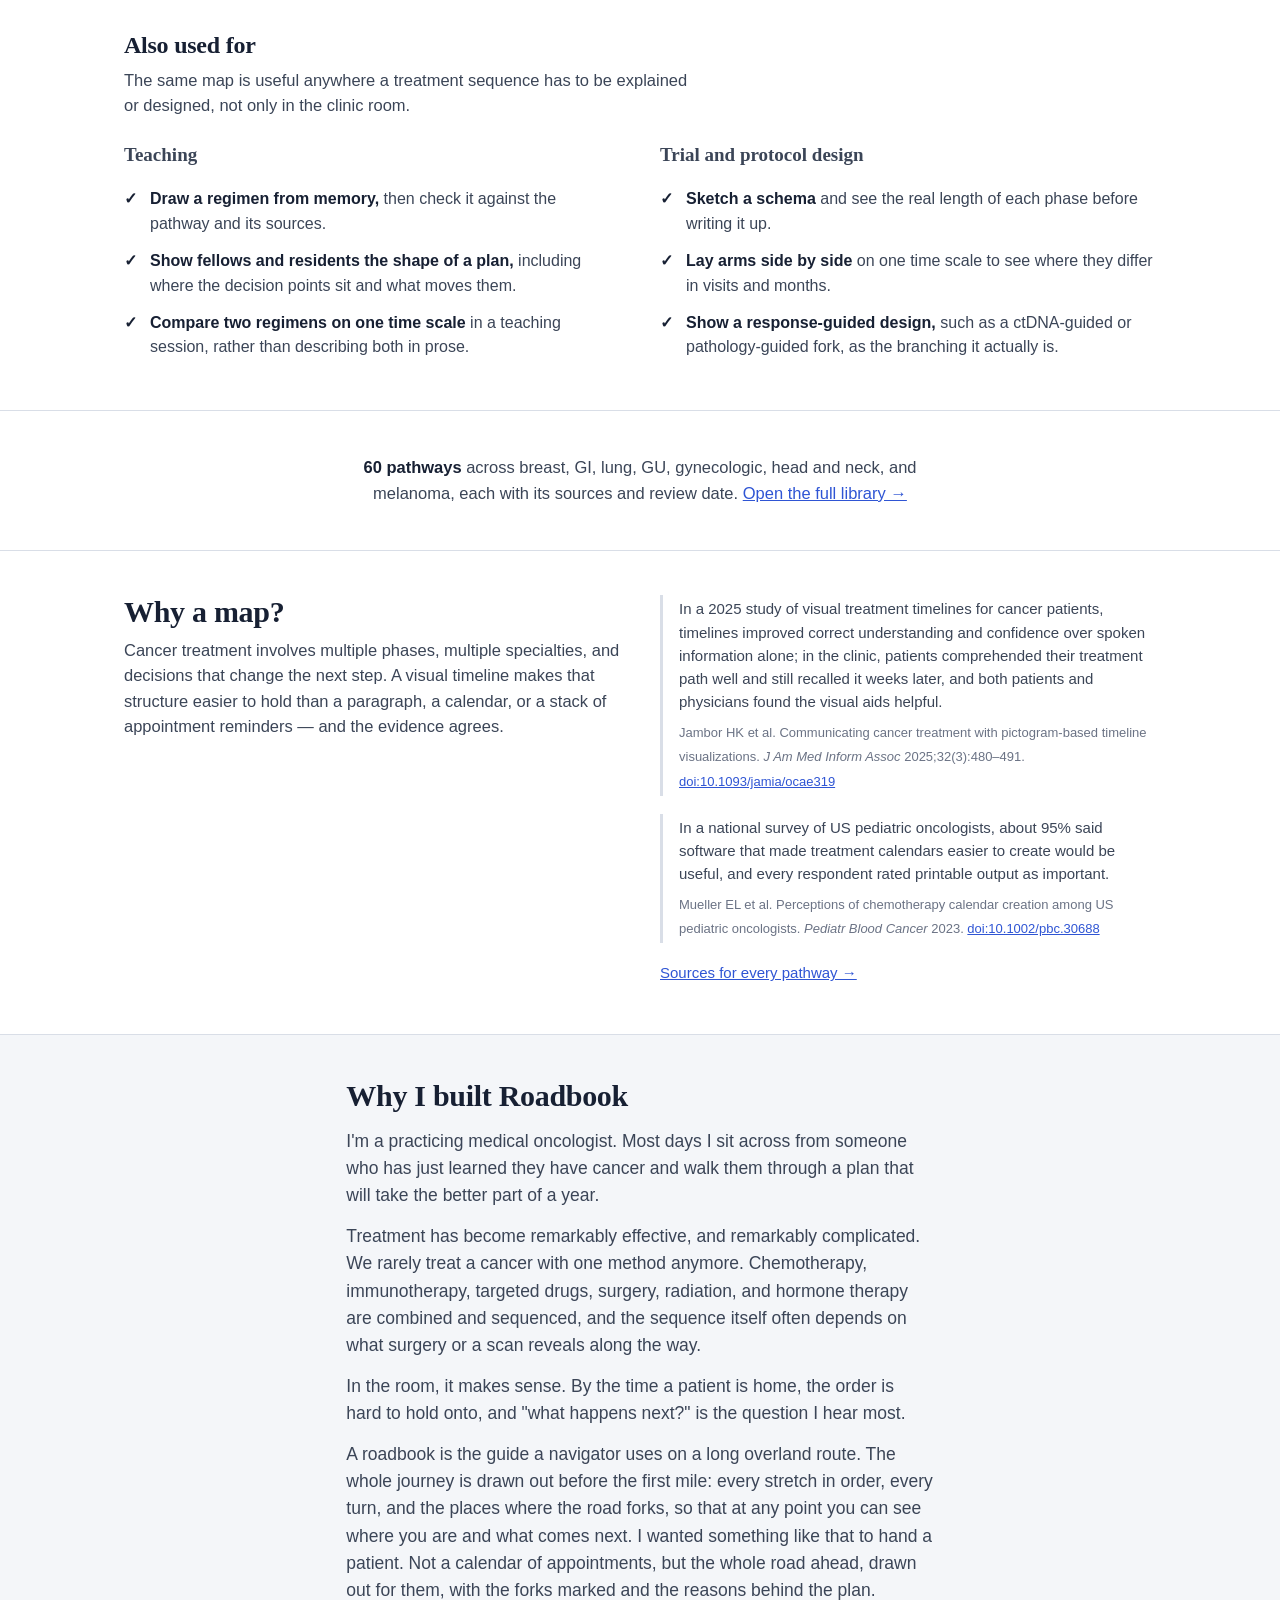
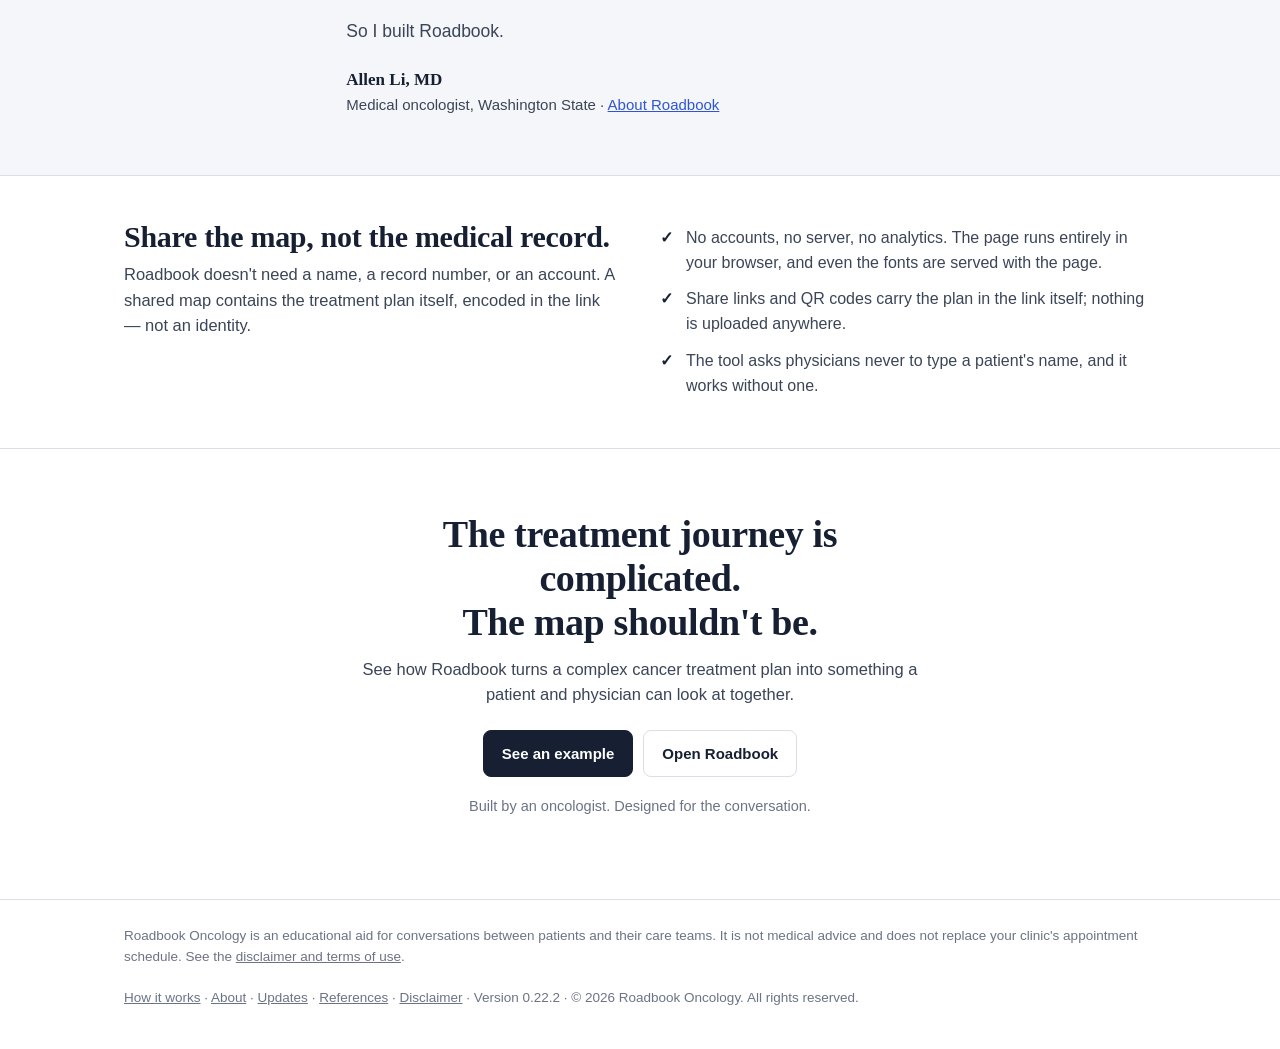
==== commit 598f7cd7: "Landing page: lossless WebP twins for the six example images The landing page weighed about 1.2 MB, " ====
--- a/index.html
+++ b/index.html
@@ -42,9 +42,9 @@
       <button type="button" role="tab" id="hstab-2" aria-controls="hs-2" aria-selected="false" data-i="2">Stomach and GEJ</button>
     </div>
     <div class="hsview" id="hsview">
-      <a class="heroimg hsslide on" id="hs-0" role="tabpanel" aria-labelledby="hstab-0" href="app.html#r=kn522&demo=1" aria-label="Open the triple-negative breast cancer example"><img src="hero.png" alt="A Roadbook treatment map for stage II to III triple-negative breast cancer: chemo-immunotherapy, surgery, a pathology decision point, then immunotherapy" width="2112" height="2016"></a>
-      <a class="heroimg hsslide" id="hs-1" role="tabpanel" aria-labelledby="hstab-1" href="app.html#r=ev303&demo=1" aria-label="Open the muscle-invasive bladder cancer example"><img data-src="hero-ev303.png" alt="A Roadbook treatment map for muscle-invasive bladder cancer: enfortumab vedotin with pembrolizumab, cystectomy, then more of both" width="2112" height="1316"></a>
-      <a class="heroimg hsslide" id="hs-2" role="tabpanel" aria-labelledby="hstab-2" href="app.html#r=flot&demo=1" aria-label="Open the stomach and gastroesophageal junction cancer example"><img data-src="hero-flot.png" alt="A Roadbook treatment map for stomach or gastroesophageal junction cancer: FLOT chemotherapy with durvalumab, surgery, then more of both" width="2112" height="1484"></a>
+      <a class="heroimg hsslide on" id="hs-0" role="tabpanel" aria-labelledby="hstab-0" href="app.html#r=kn522&demo=1" aria-label="Open the triple-negative breast cancer example"><picture><source type="image/webp" srcset="hero.webp"><img src="hero.png" alt="A Roadbook treatment map for stage II to III triple-negative breast cancer: chemo-immunotherapy, surgery, a pathology decision point, then immunotherapy" width="2112" height="2016"></picture></a>
+      <a class="heroimg hsslide" id="hs-1" role="tabpanel" aria-labelledby="hstab-1" href="app.html#r=ev303&demo=1" aria-label="Open the muscle-invasive bladder cancer example"><picture><source type="image/webp" data-srcset="hero-ev303.webp"><img data-src="hero-ev303.png" alt="A Roadbook treatment map for muscle-invasive bladder cancer: enfortumab vedotin with pembrolizumab, cystectomy, then more of both" width="2112" height="1316"></picture></a>
+      <a class="heroimg hsslide" id="hs-2" role="tabpanel" aria-labelledby="hstab-2" href="app.html#r=flot&demo=1" aria-label="Open the stomach and gastroesophageal junction cancer example"><picture><source type="image/webp" data-srcset="hero-flot.webp"><img data-src="hero-flot.png" alt="A Roadbook treatment map for stomach or gastroesophageal junction cancer: FLOT chemotherapy with durvalumab, surgery, then more of both" width="2112" height="1484"></picture></a>
     </div>
     <p class="hscap" id="hscap" aria-live="polite">Triple-negative breast cancer, stage II to III &middot; KEYNOTE-522</p>
   </div>
@@ -64,7 +64,7 @@
     <div class="ba-col"><h3>A treatment calendar</h3>
       <ul class="cal"><li><time>Sep 7</time>Infusion</li><li><time>Sep 14</time>Infusion</li><li><time>Sep 21</time>Infusion</li><li><time>Sep 28</time>Infusion, labs</li><li><time>Oct 5</time>Infusion</li><li class="more">…</li><li><time>Mar 22</time>Surgery</li><li><time>Apr 5</time>Pathology results</li><li class="q">then?</li></ul>
     </div>
-    <div class="ba-col wide"><h3>A treatment map</h3><div class="mapscroll"><img src="route-kn522.png" alt="The same plan as a map: two chemotherapy phases, surgery, a pathology fork, and immunotherapy" width="1920" height="396"></div><p class="swipe">Swipe sideways to see the whole map.</p></div>
+    <div class="ba-col wide"><h3>A treatment map</h3><div class="mapscroll"><picture><source type="image/webp" srcset="route-kn522.webp"><img src="route-kn522.png" alt="The same plan as a map: two chemotherapy phases, surgery, a pathology fork, and immunotherapy" width="1920" height="396"></picture></div><p class="swipe">Swipe sideways to see the whole map.</p></div>
   </div>
   <p class="pull">A calendar tells you when. A map shows you where you're going.</p>
 </div></section>
@@ -89,13 +89,13 @@
     <p class="sub">Surgery, pathology, imaging, and how a person responds can all change what comes next. Roadbook draws those decision points as real forks, leads with the path the team is planning around, and keeps the alternative in view.</p>
     <p class="pull small">Roadbook shows not just what happens next, but what might change the path.</p>
   </div>
-  <div class="imgcard"><div class="mapscroll"><img src="decision.png" alt="A treatment map with a pathology decision point: one branch continues HER2 antibodies, the other switches to trastuzumab deruxtecan" width="1920" height="409"></div><p class="swipe">Swipe sideways to see the whole map.</p></div>
+  <div class="imgcard"><div class="mapscroll"><picture><source type="image/webp" srcset="decision.webp"><img src="decision.png" alt="A treatment map with a pathology decision point: one branch continues HER2 antibodies, the other switches to trastuzumab deruxtecan" width="1920" height="409"></picture></div><p class="swipe">Swipe sideways to see the whole map.</p></div>
 </div></section>
 
 <section id="compare"><div class="wrap">
   <h2 style="font-size:24px">Comparing two options</h2>
   <p class="sub">When more than one regimen is reasonable, the decision visit is easier with both on one time scale. Months, visits, and the trade-offs, side by side.</p>
-  <div class="imgcard" style="margin-top:16px"><img src="compare.png" alt="A comparison page for stage III HER2-positive breast cancer, showing two regimens side by side with their timelines, total months, visit counts, advantages and trade-offs" width="2112" height="1202"></div>
+  <div class="imgcard" style="margin-top:16px"><picture><source type="image/webp" srcset="compare.webp"><img src="compare.png" alt="A comparison page for stage III HER2-positive breast cancer, showing two regimens side by side with their timelines, total months, visit counts, advantages and trade-offs" width="2112" height="1202"></picture></div>
   <p class="more-link"><a class="btn small" href="app.html#cmp=demo" style="color:#fff">Open this comparison</a> <a class="btn sec small" href="app.html">Build your own</a></p>
 </div></section>
 
@@ -243,6 +243,10 @@
   function show(i, focus){
     at = (i + slides.length) % slides.length;
     slides.forEach(function(s, k){ s.classList.toggle('on', k === at); });
+    // the slide's picture is loaded on first show: the WebP source first, so the
+    // browser chooses it before the PNG fallback in the img is set
+    var src = slides[at].querySelector('source[data-srcset]');
+    if (src){ src.srcset = src.dataset.srcset; delete src.dataset.srcset; }
     var img = slides[at].querySelector('img');
     if (img && img.dataset.src){ img.src = img.dataset.src; delete img.dataset.src; }
     tabs.forEach(function(t, k){ t.setAttribute('aria-selected', k === at ? 'true' : 'false'); });
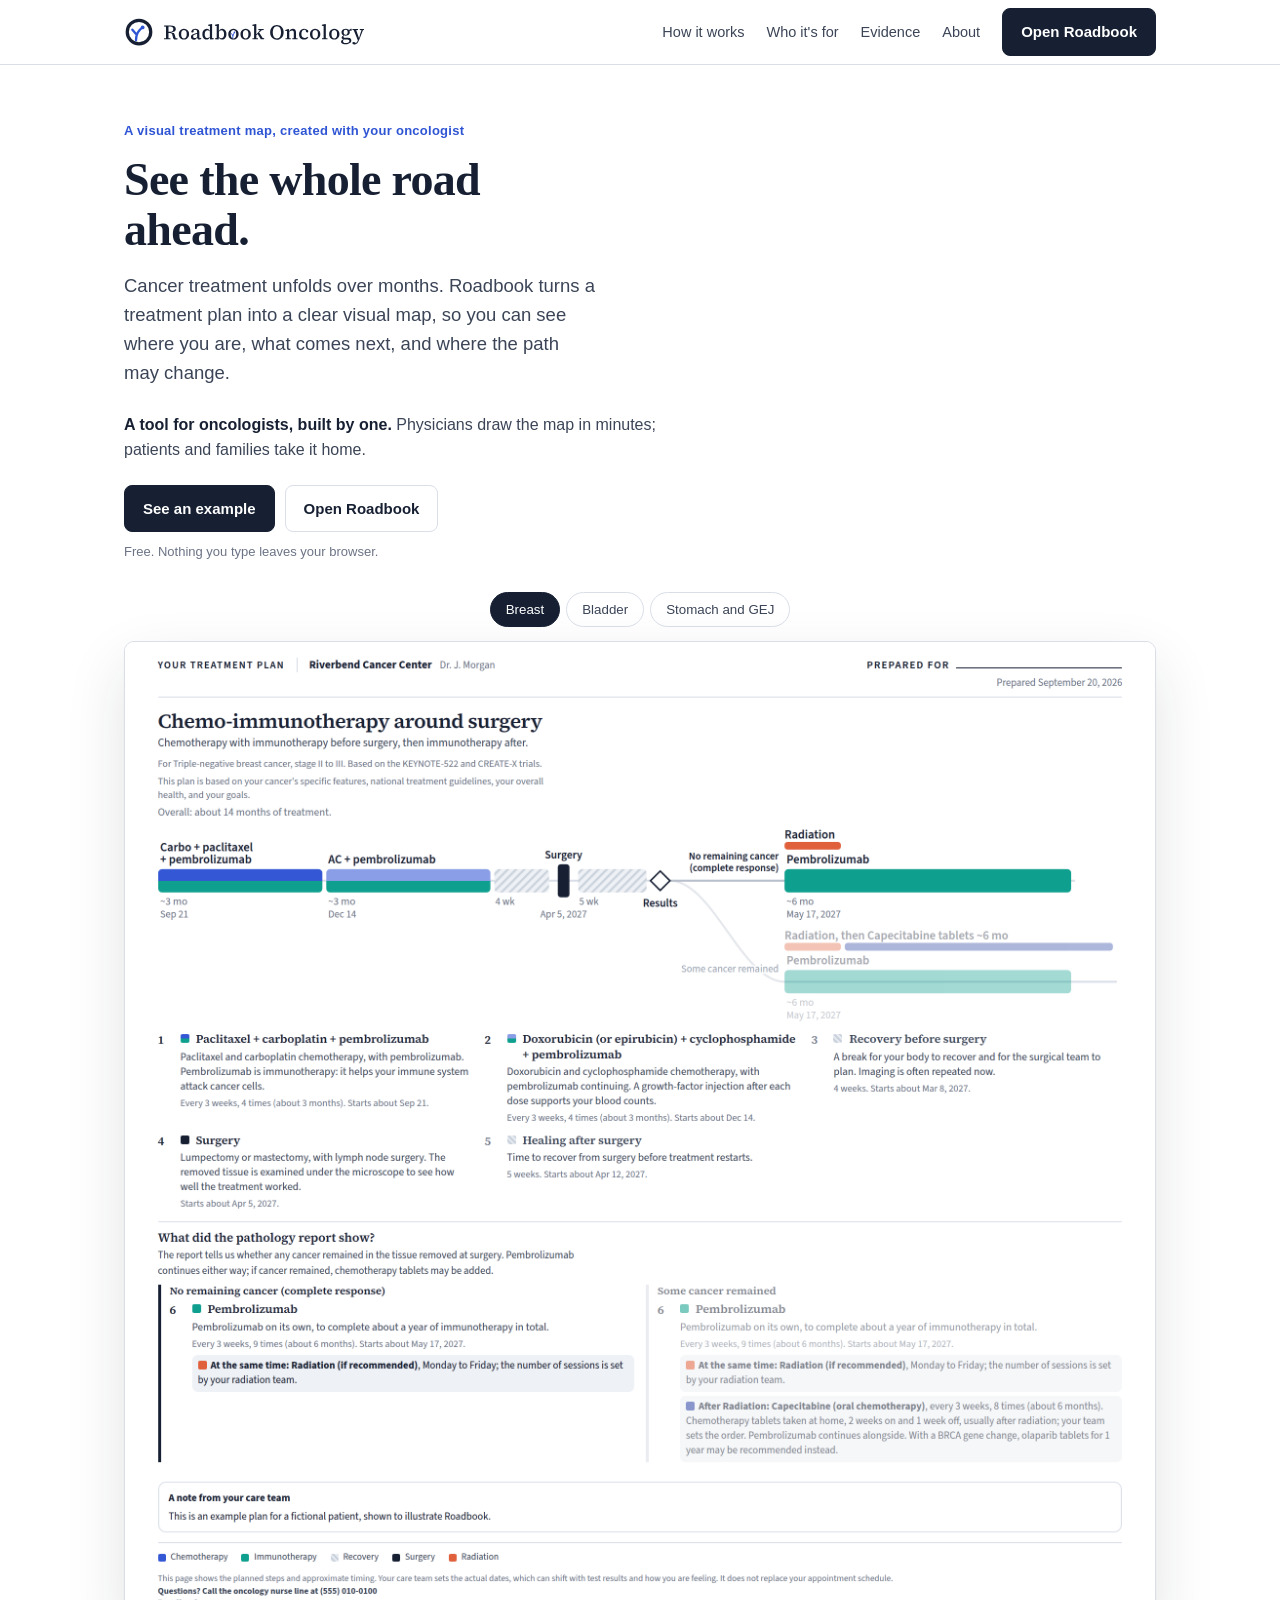
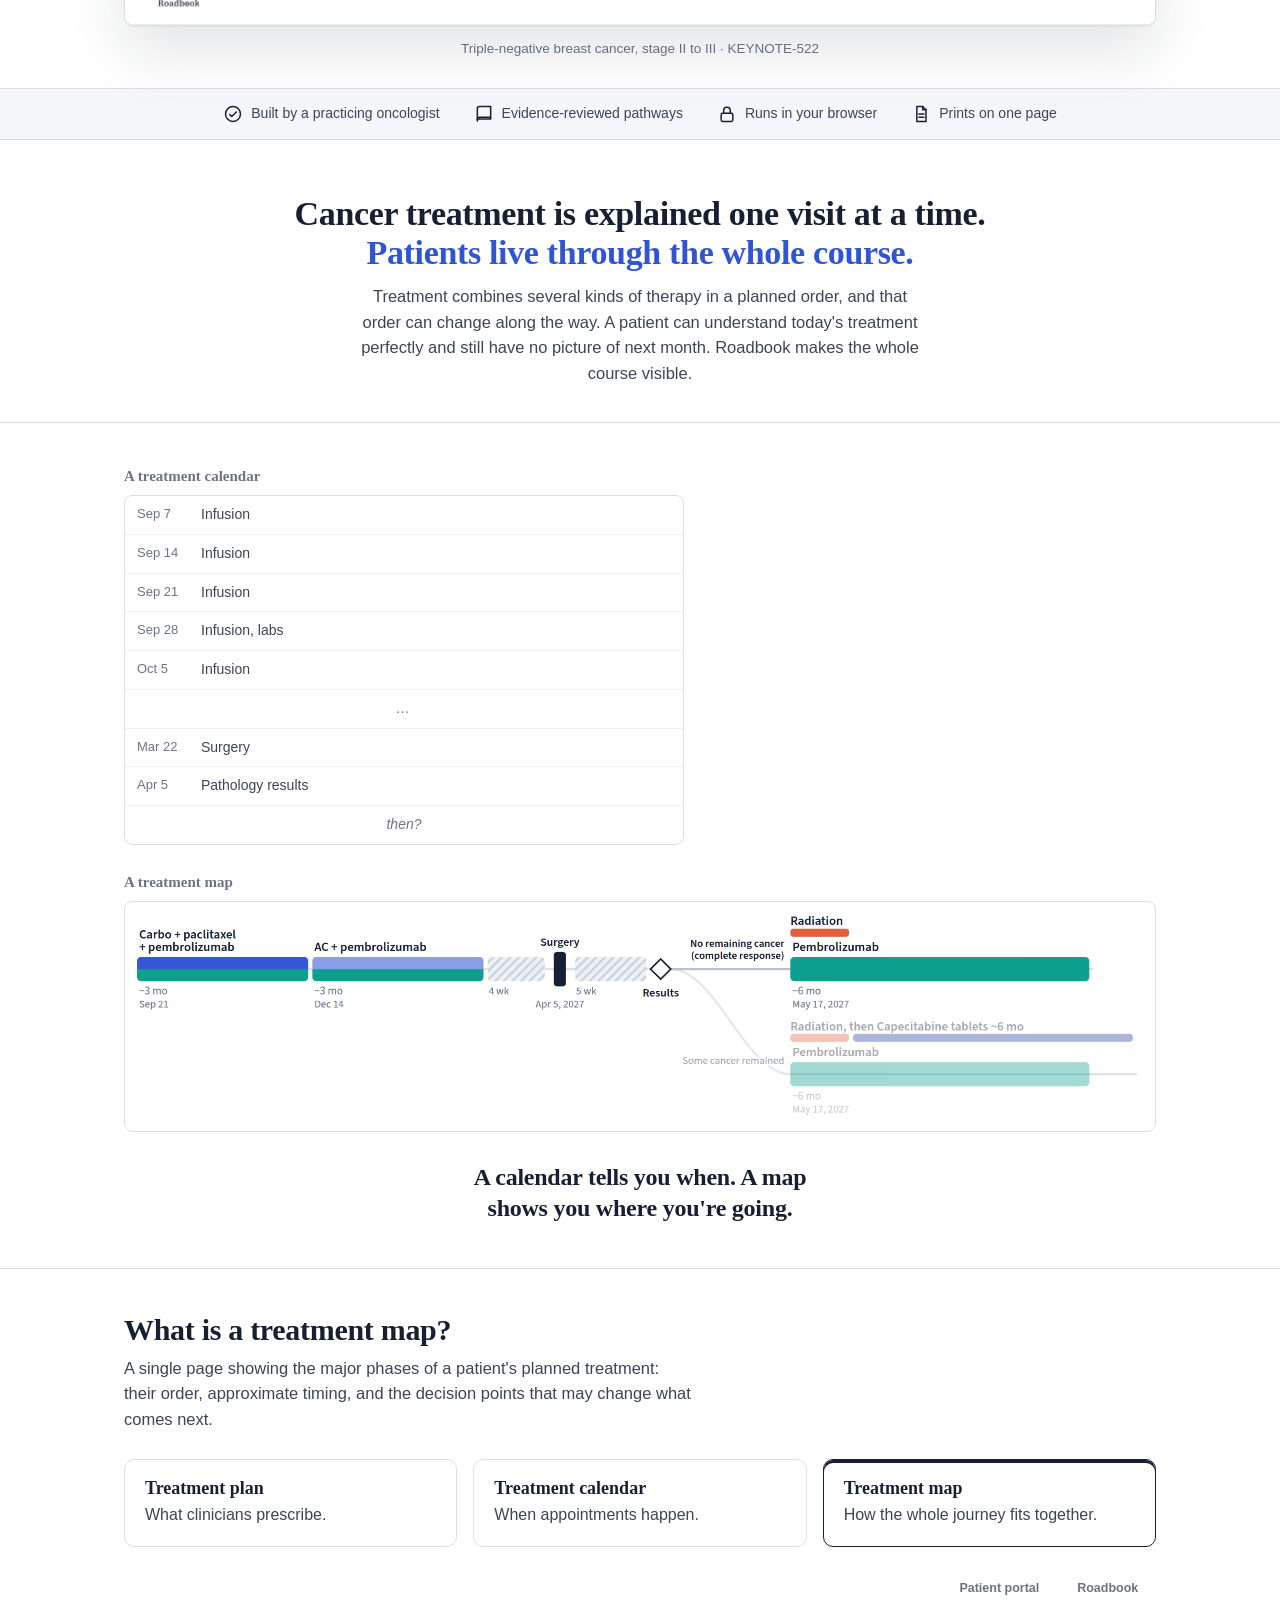
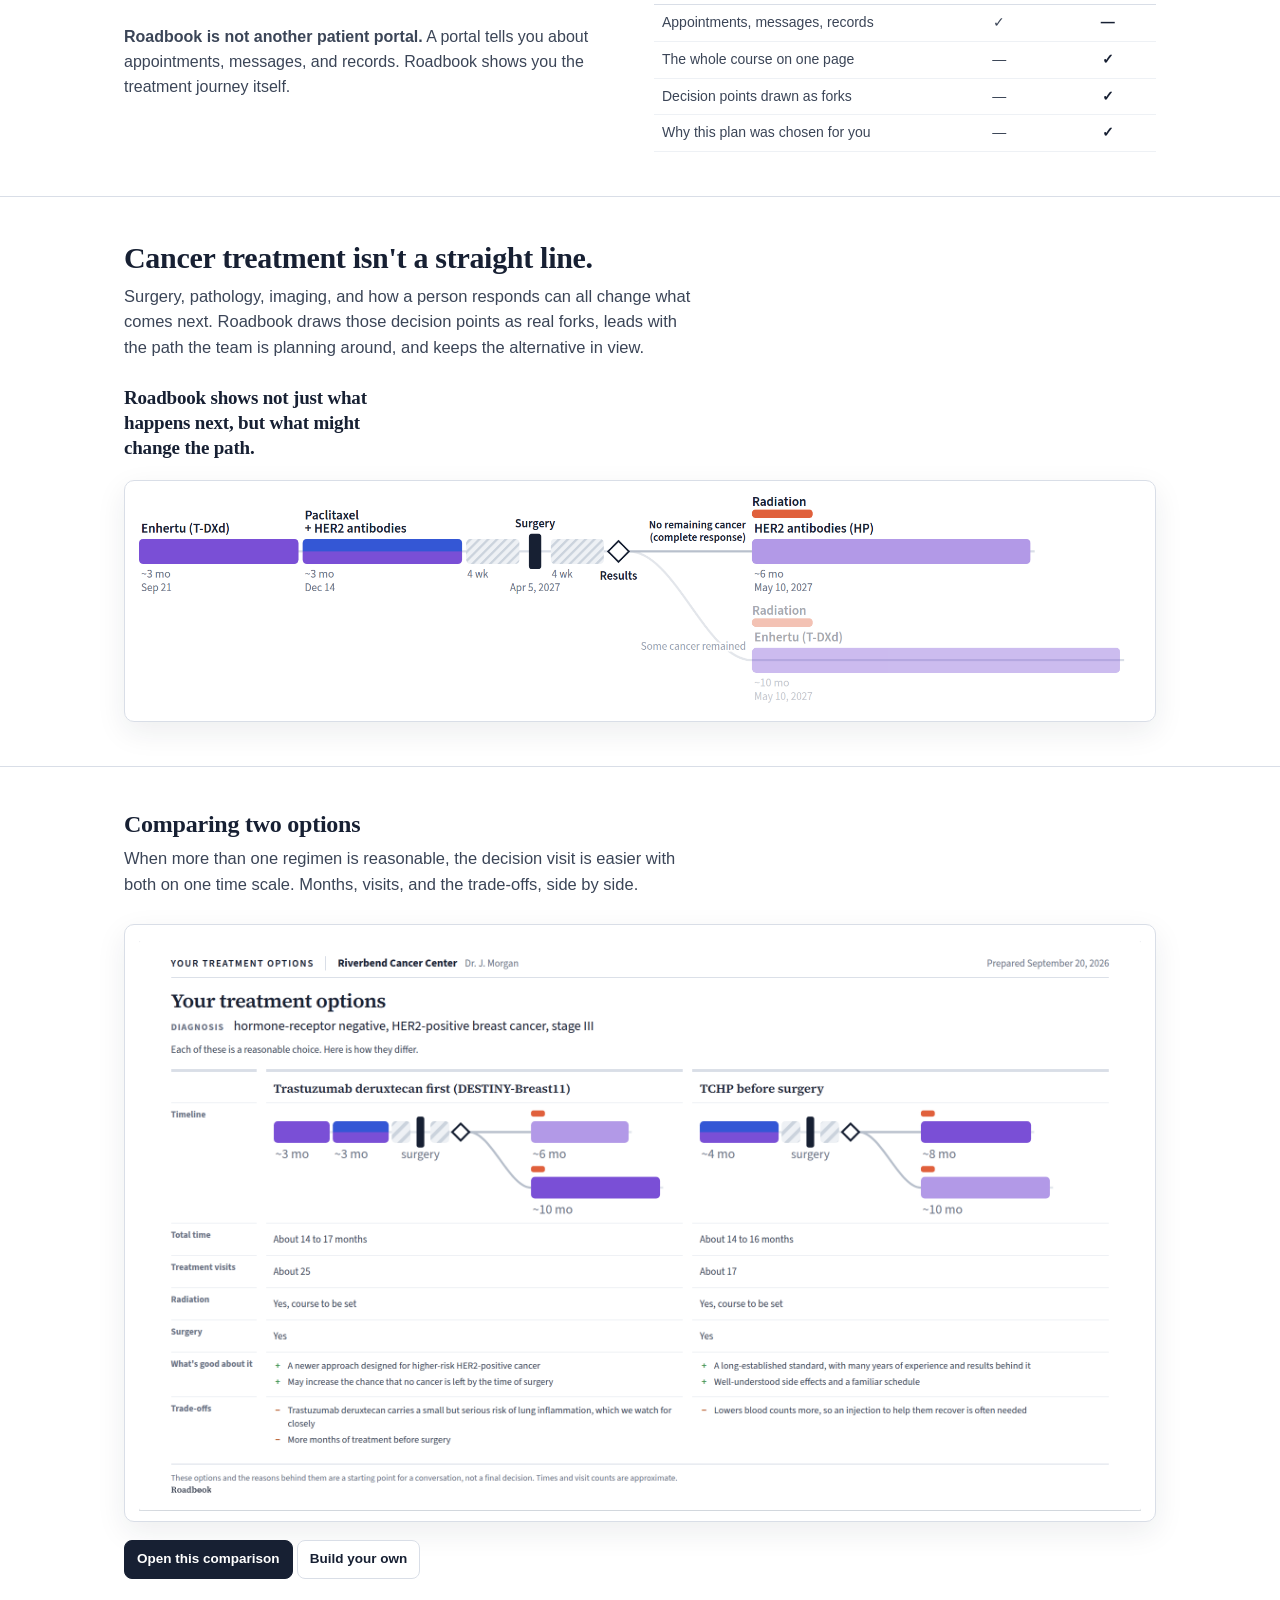
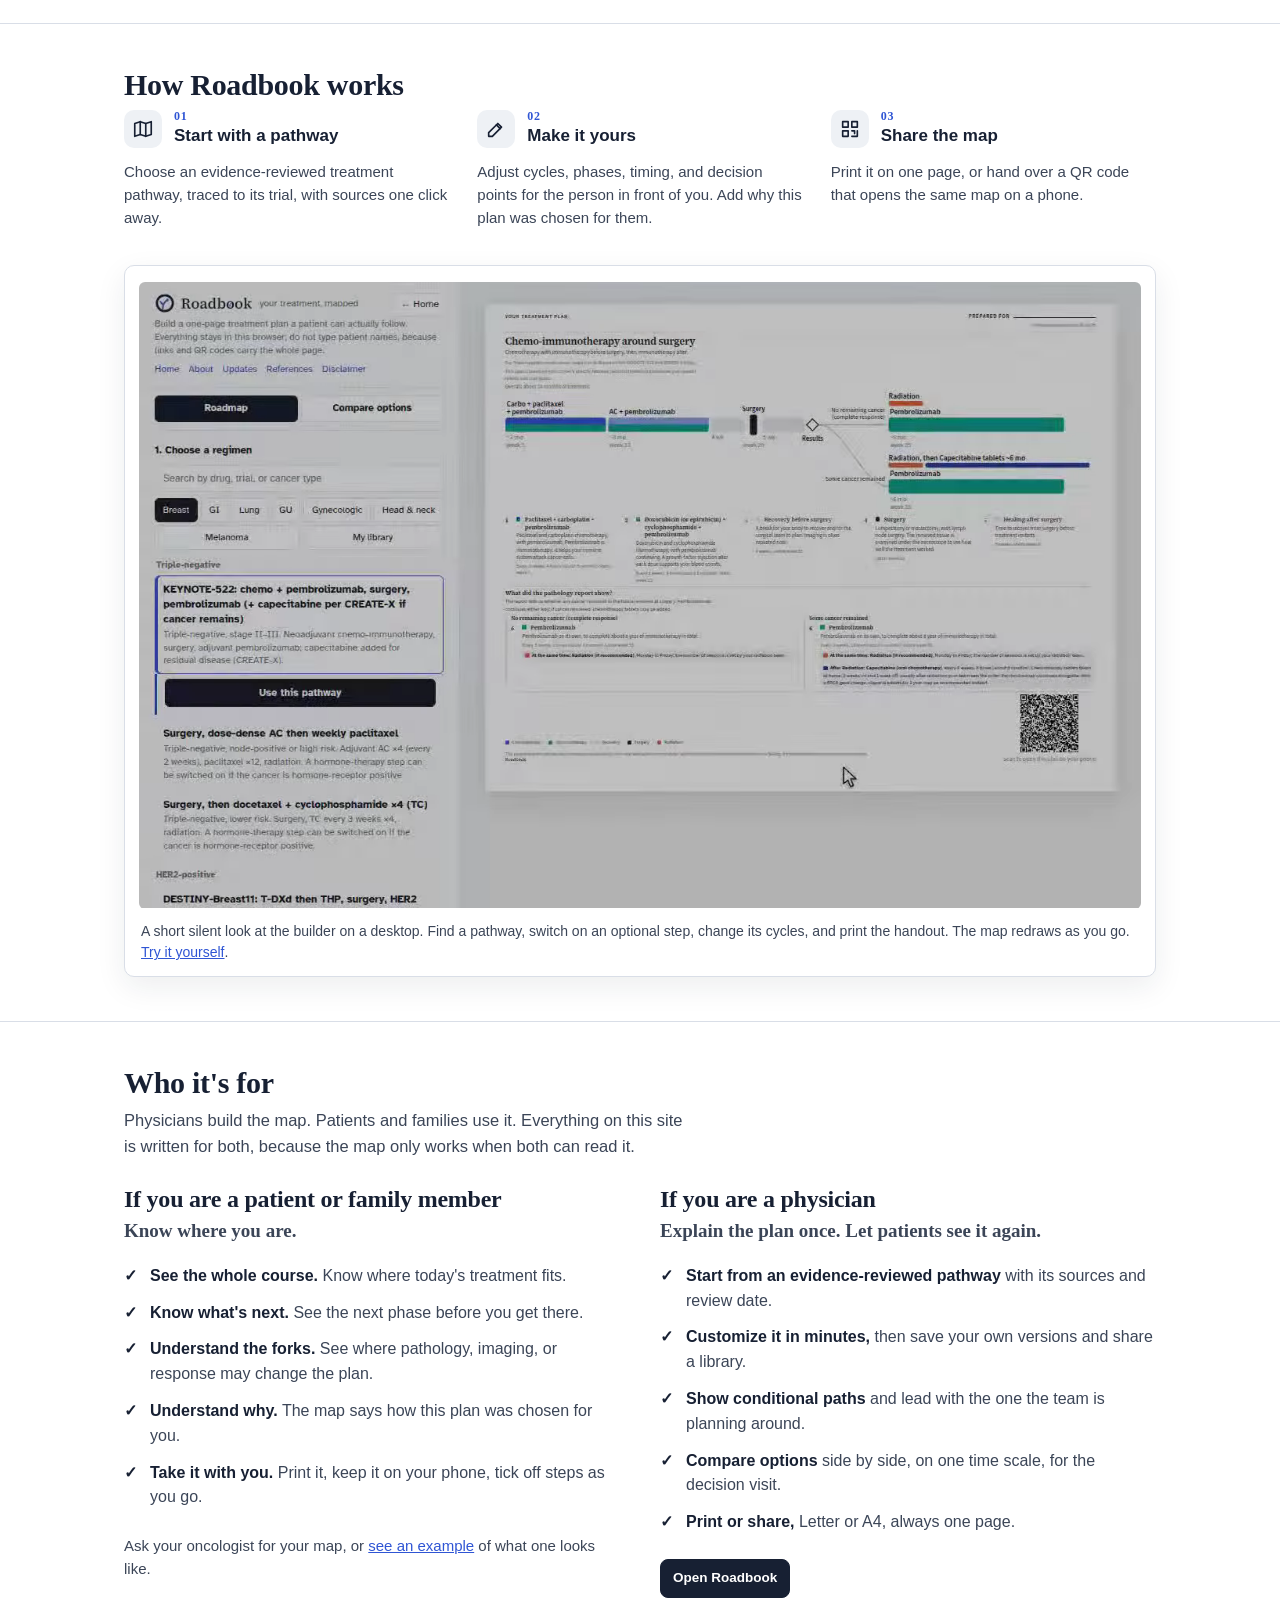
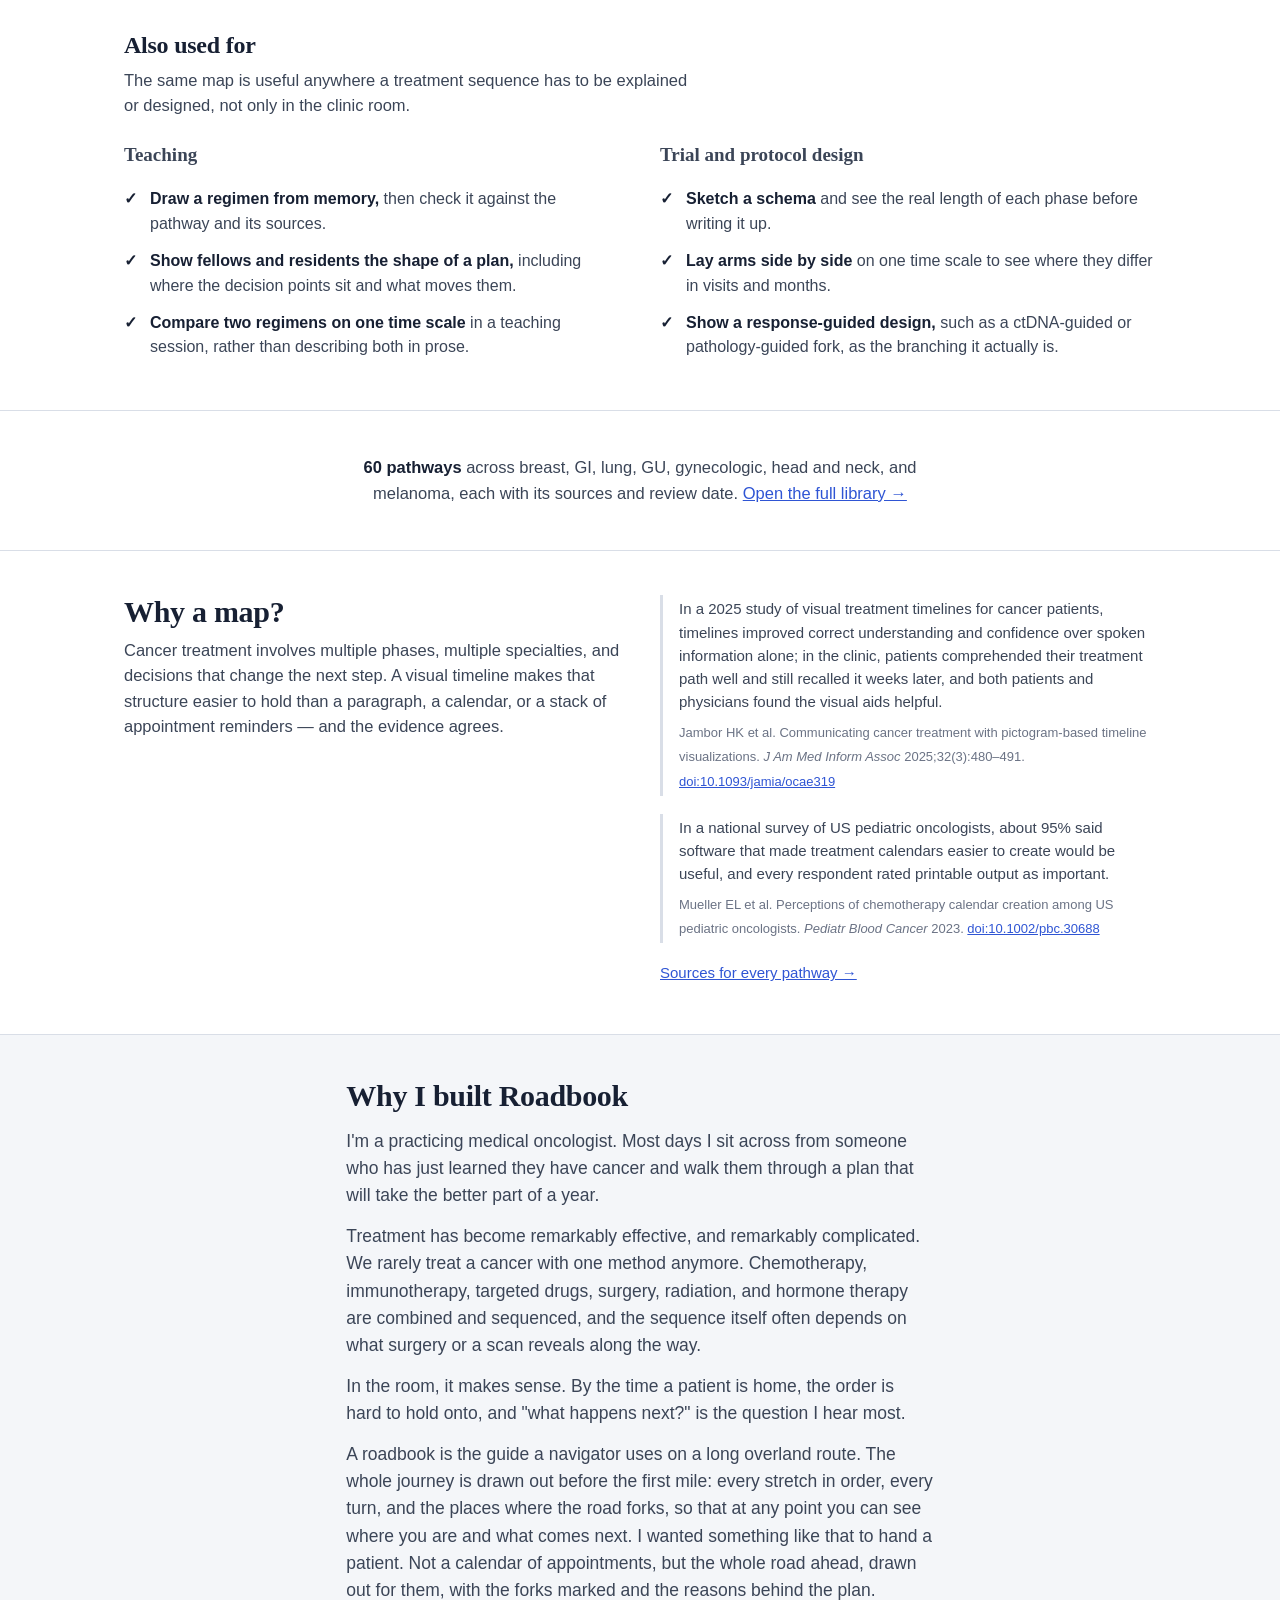
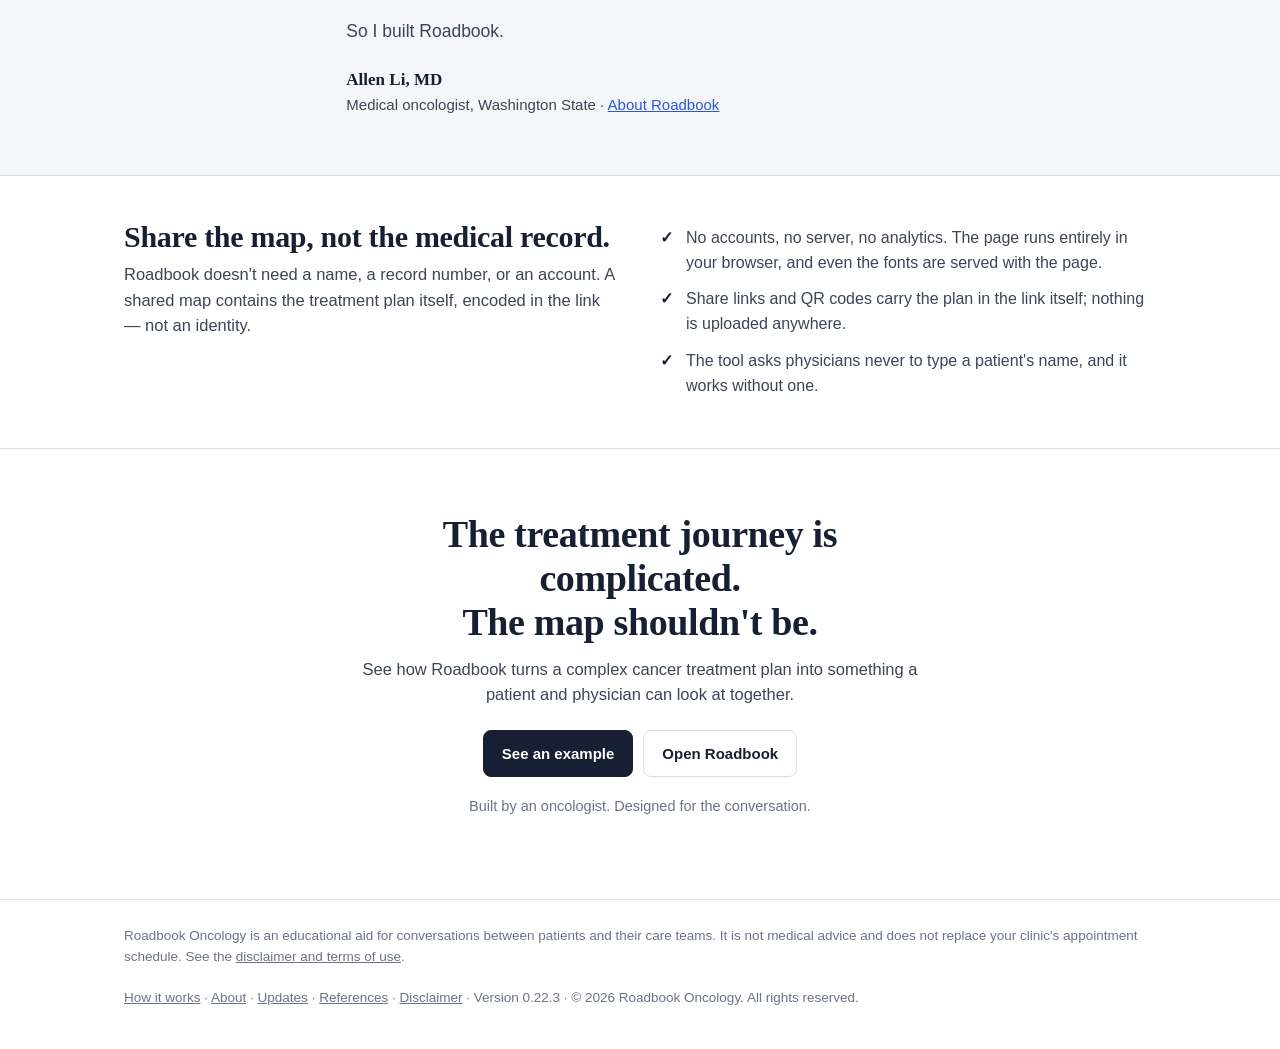
==== commit 7e043b96: "Preview bar: page-count note hidden on examples, one short line on phones (0.22.3) On a phone the to" ====
--- a/index.html
+++ b/index.html
@@ -268,7 +268,7 @@
   }, {passive:true});
 })();
 </script>
-<script src="regimens.js?v=0.22.2"></script>
+<script src="regimens.js?v=0.22.3"></script>
 <script>document.getElementById('ver').textContent = 'Version ' + APP_VERSION;</script>
 <script>
 (function(){
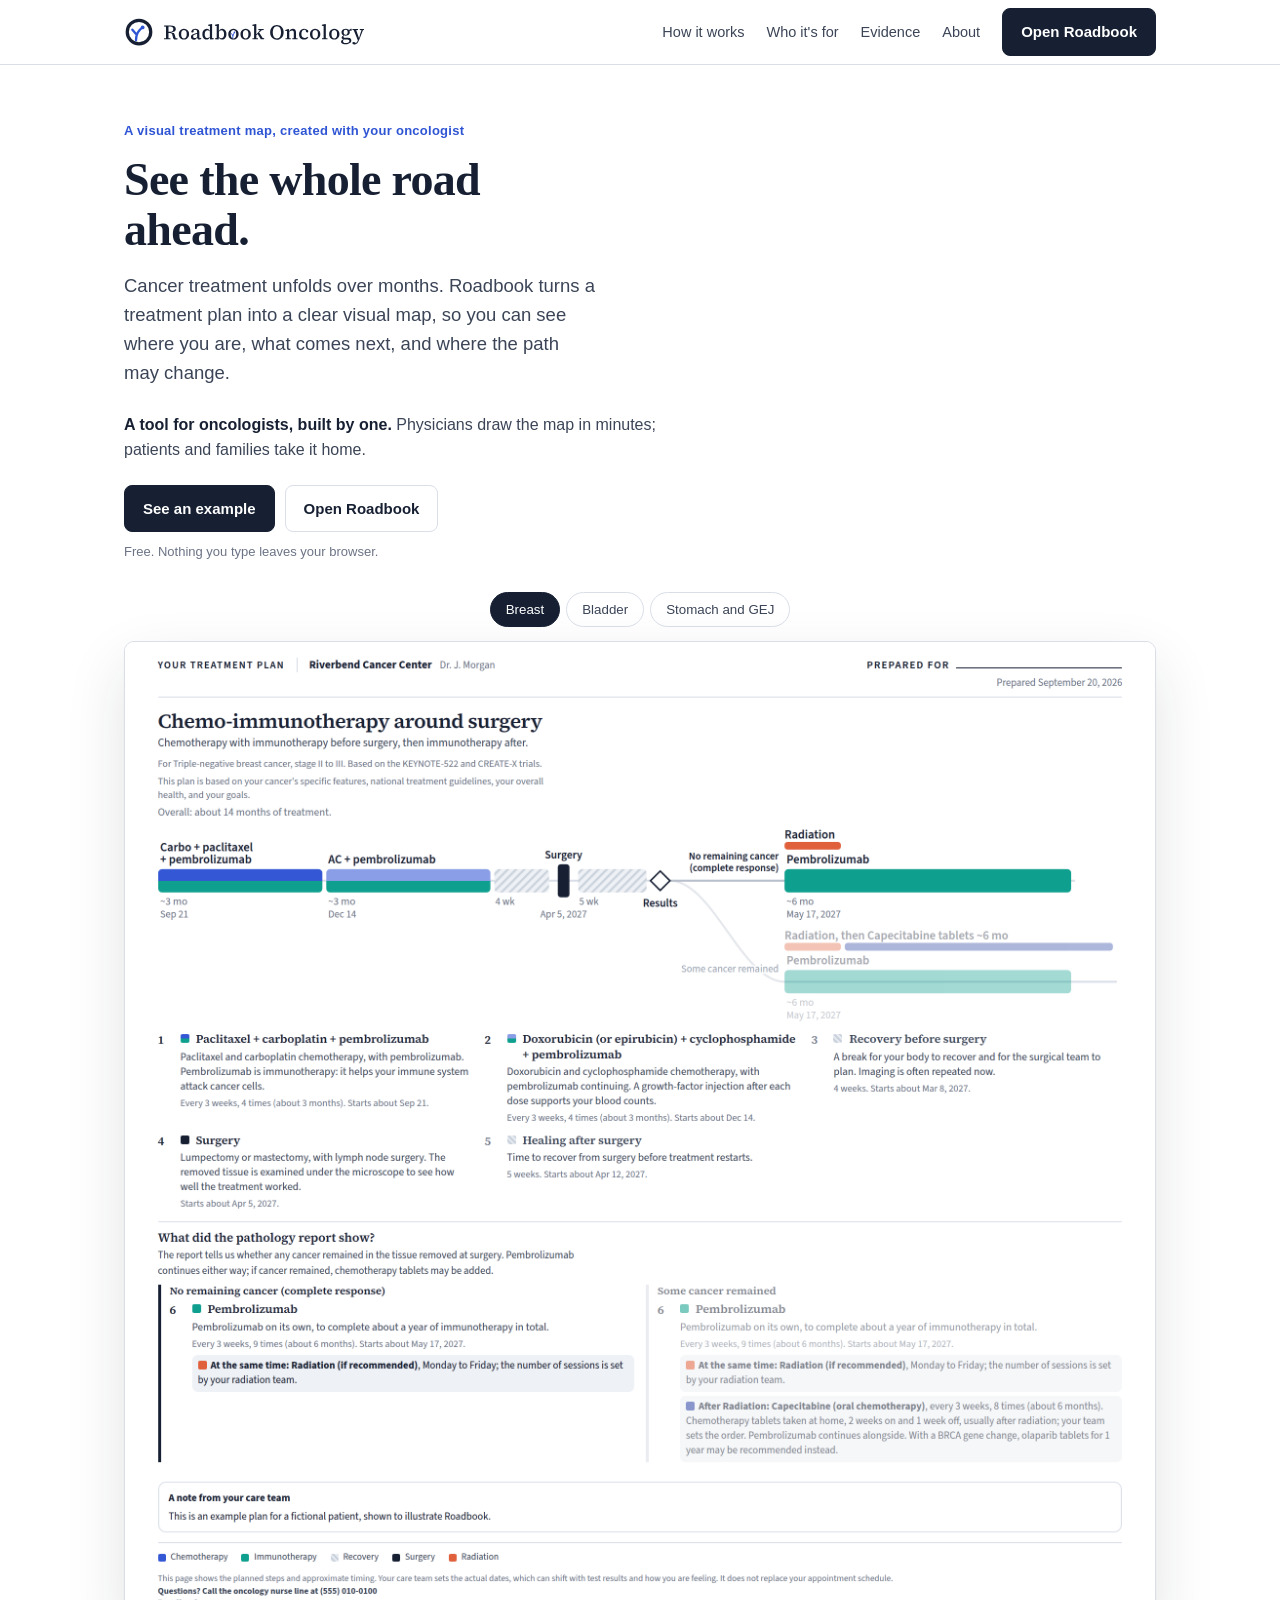
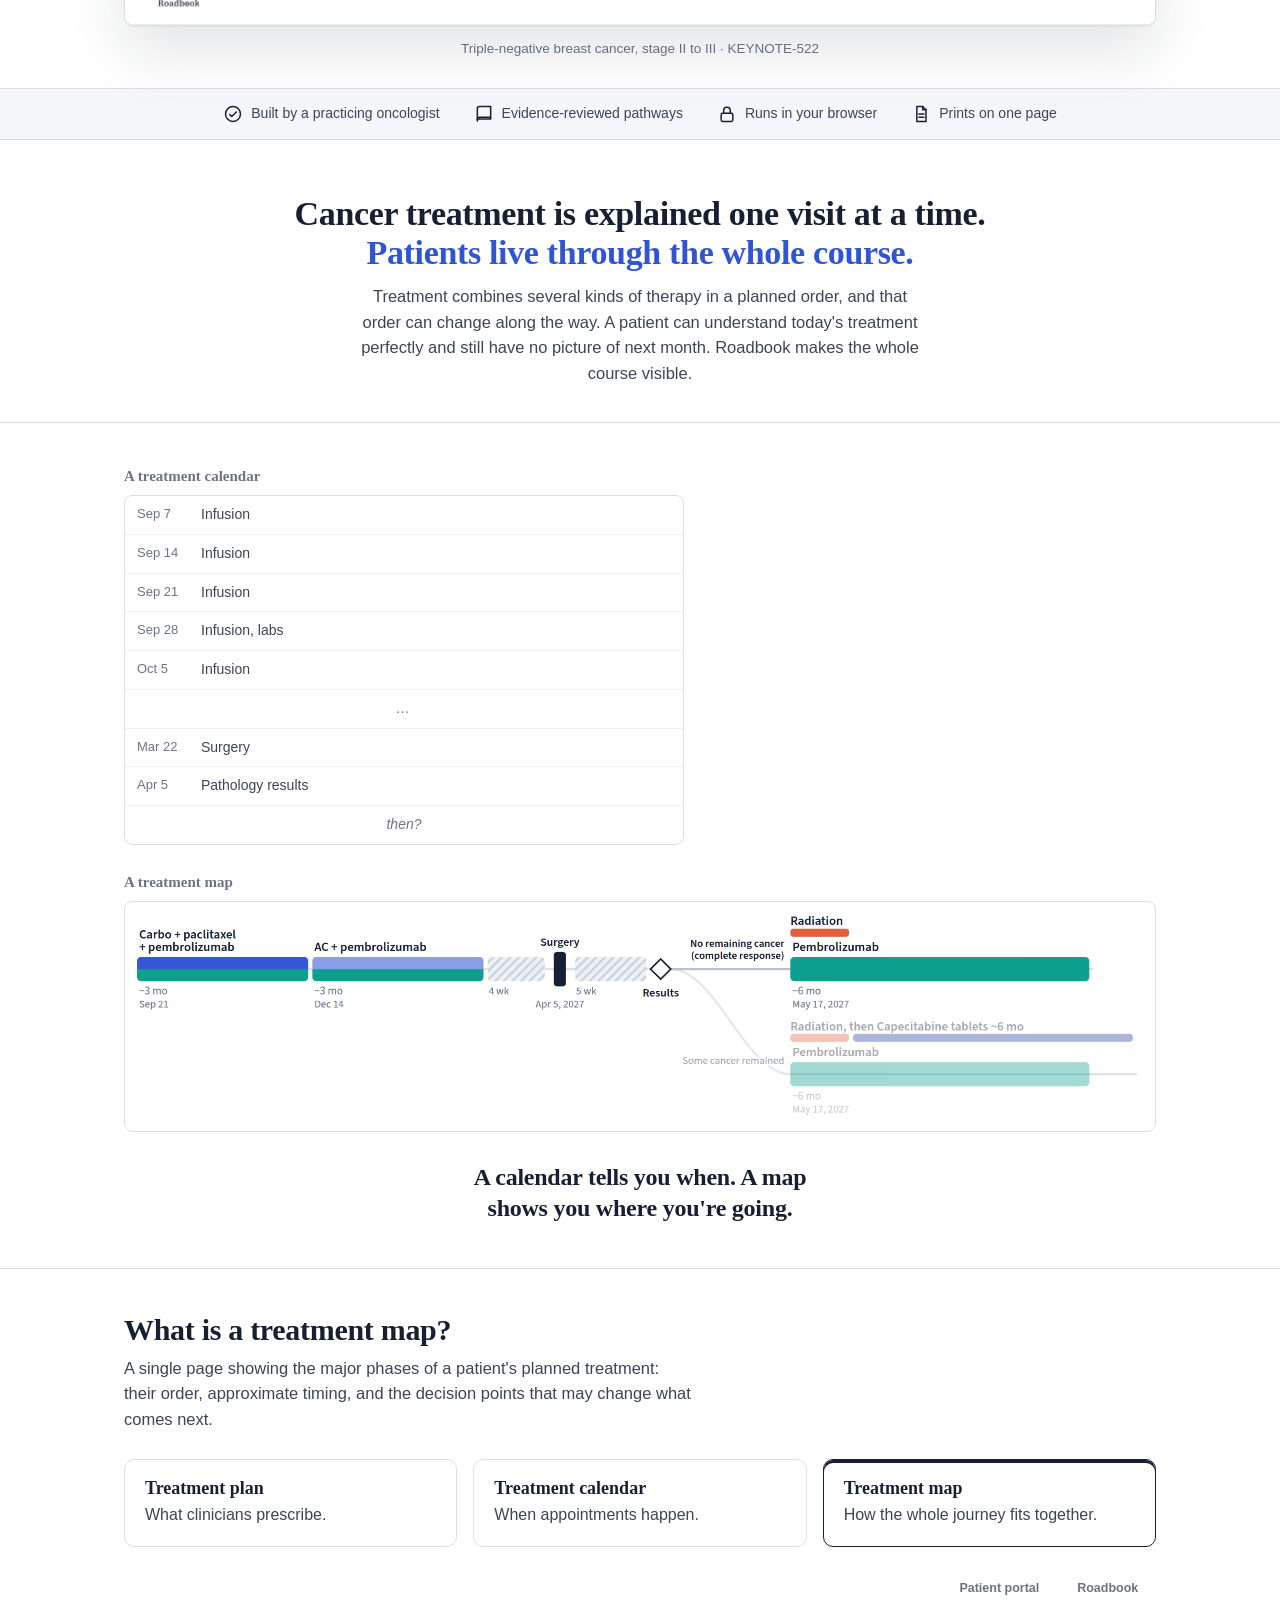
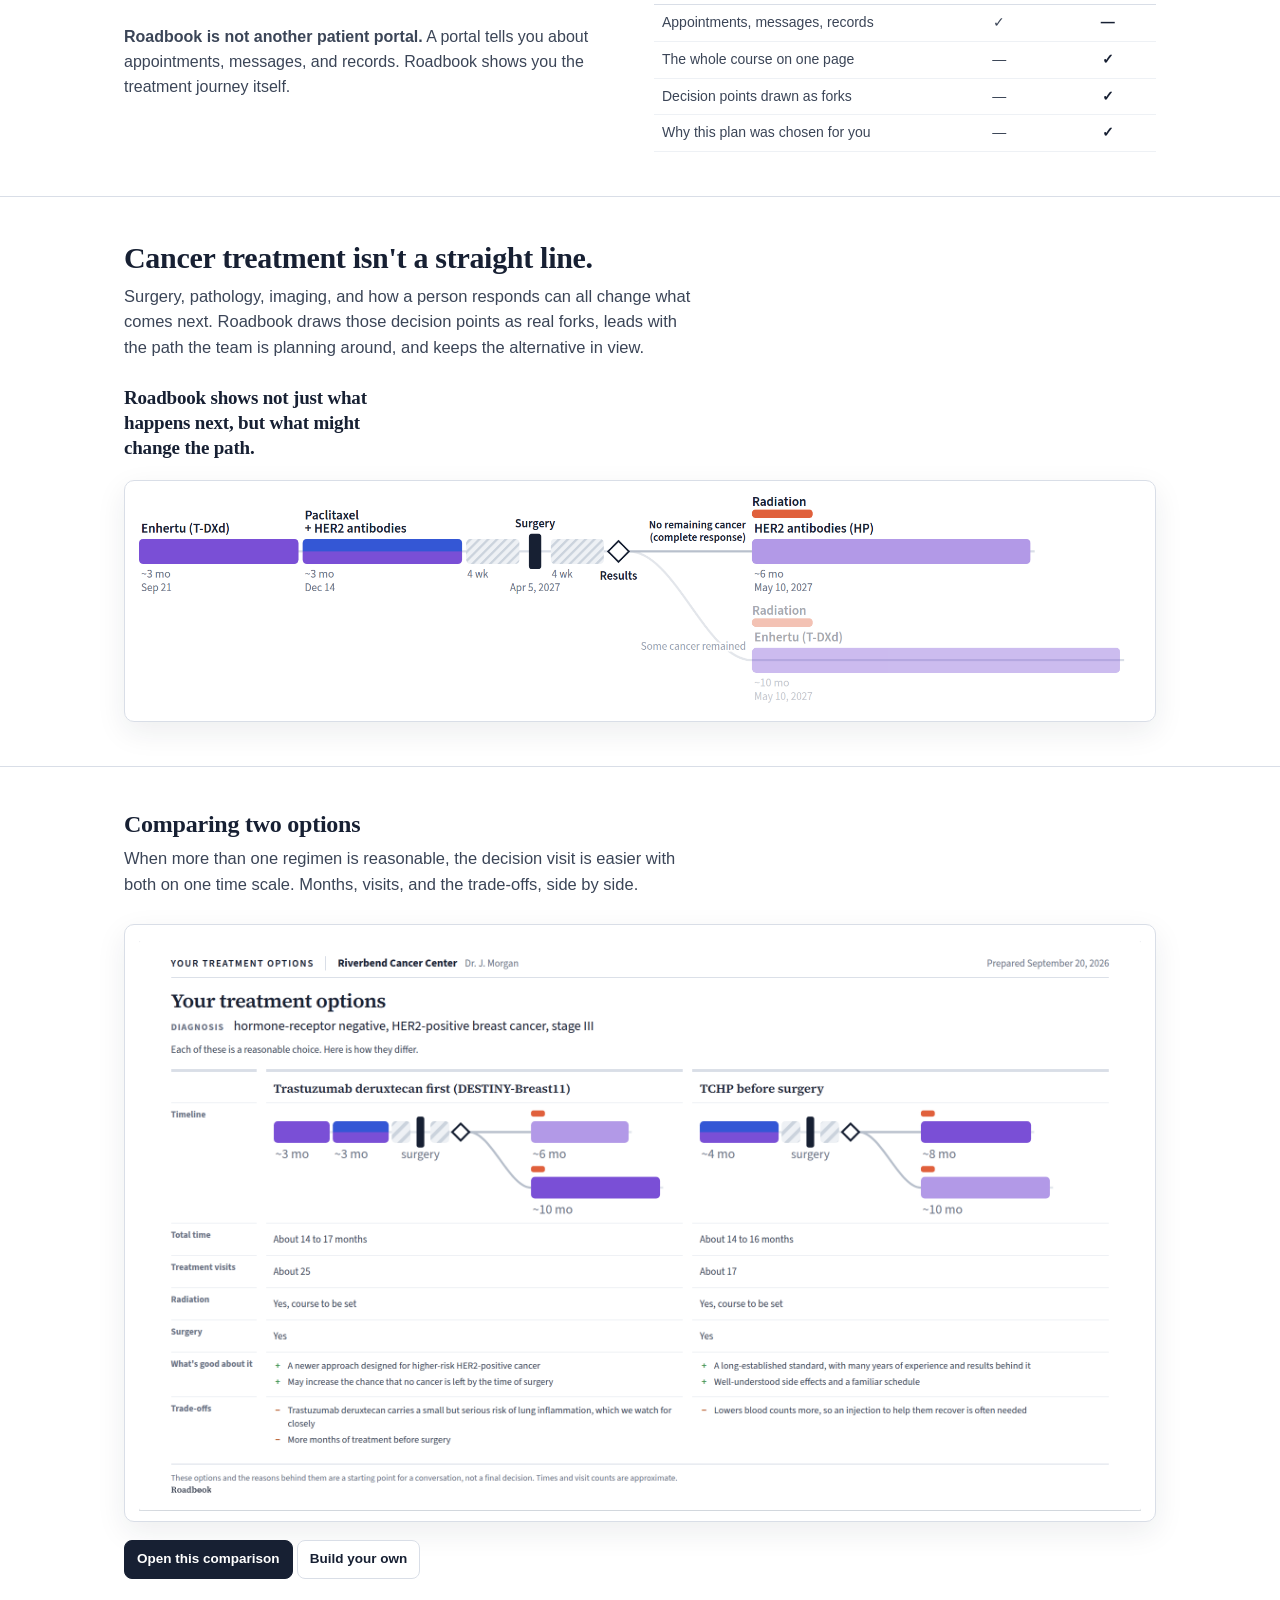
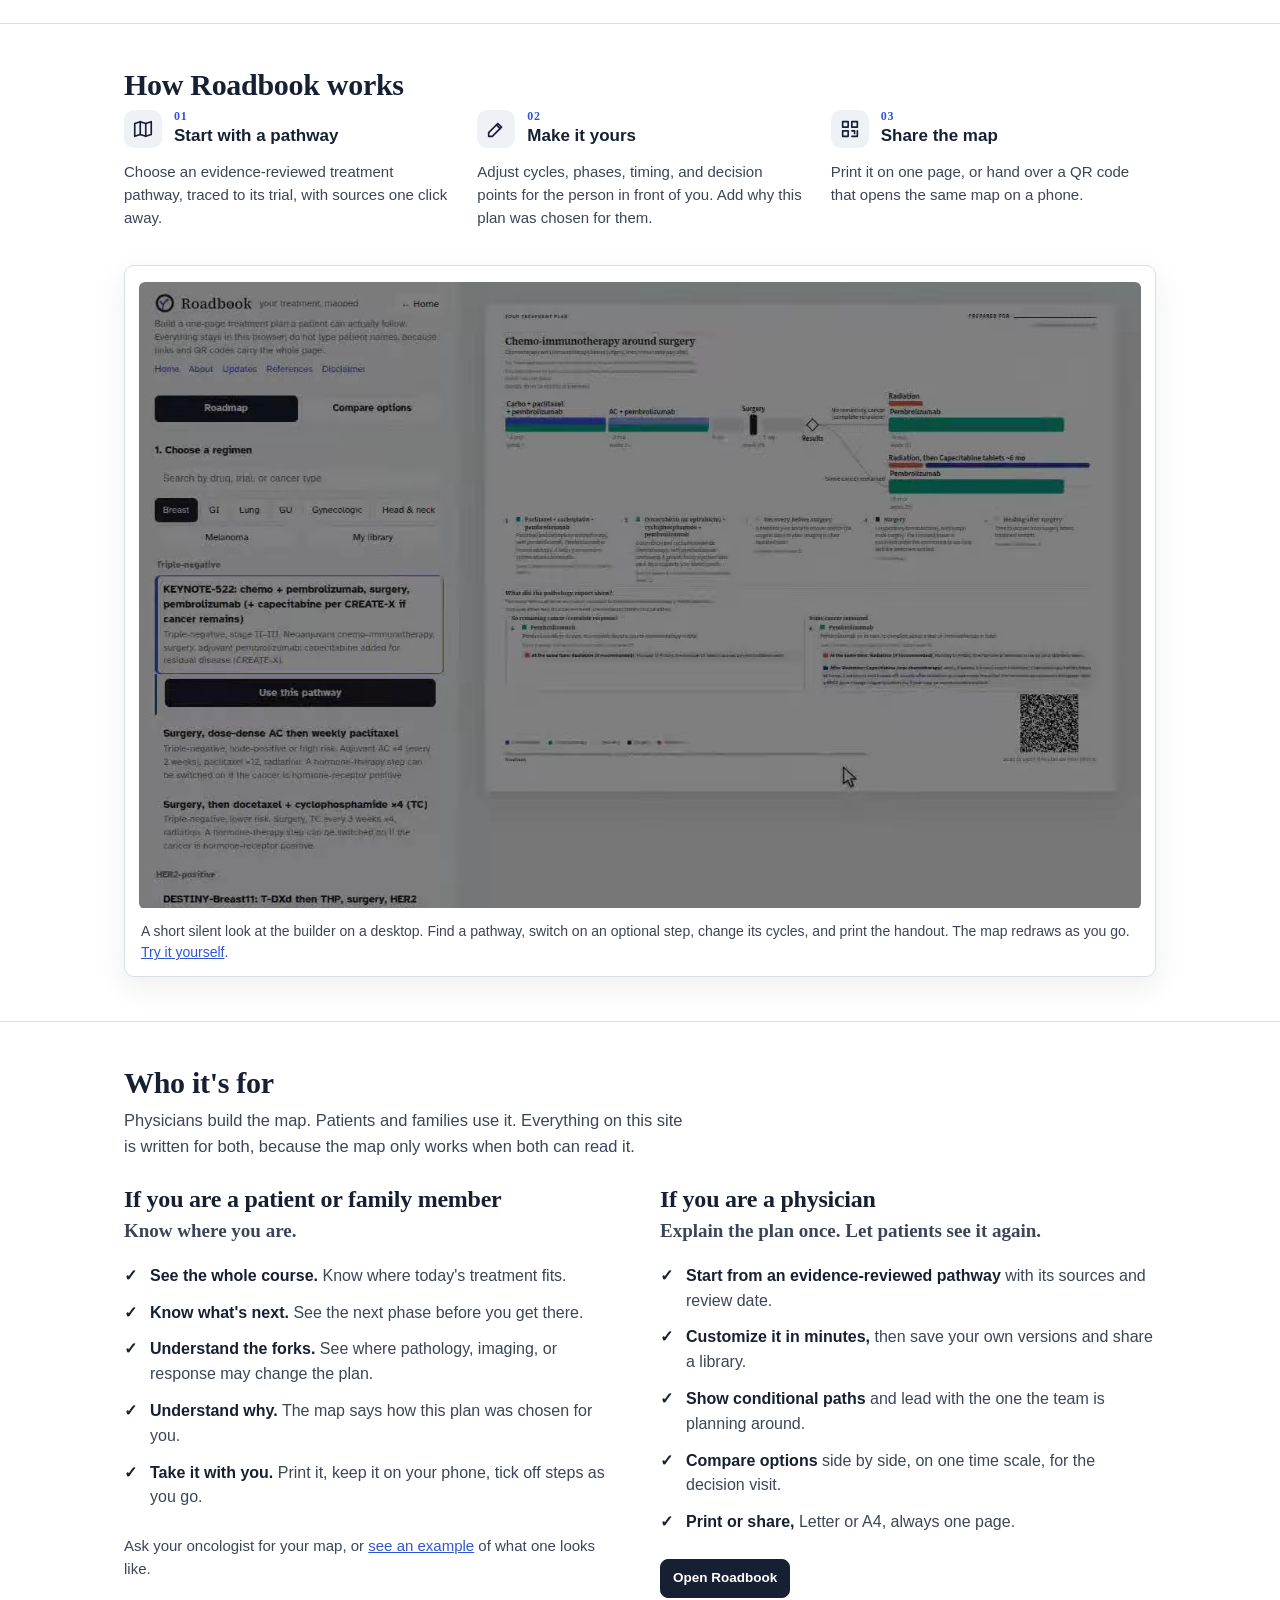
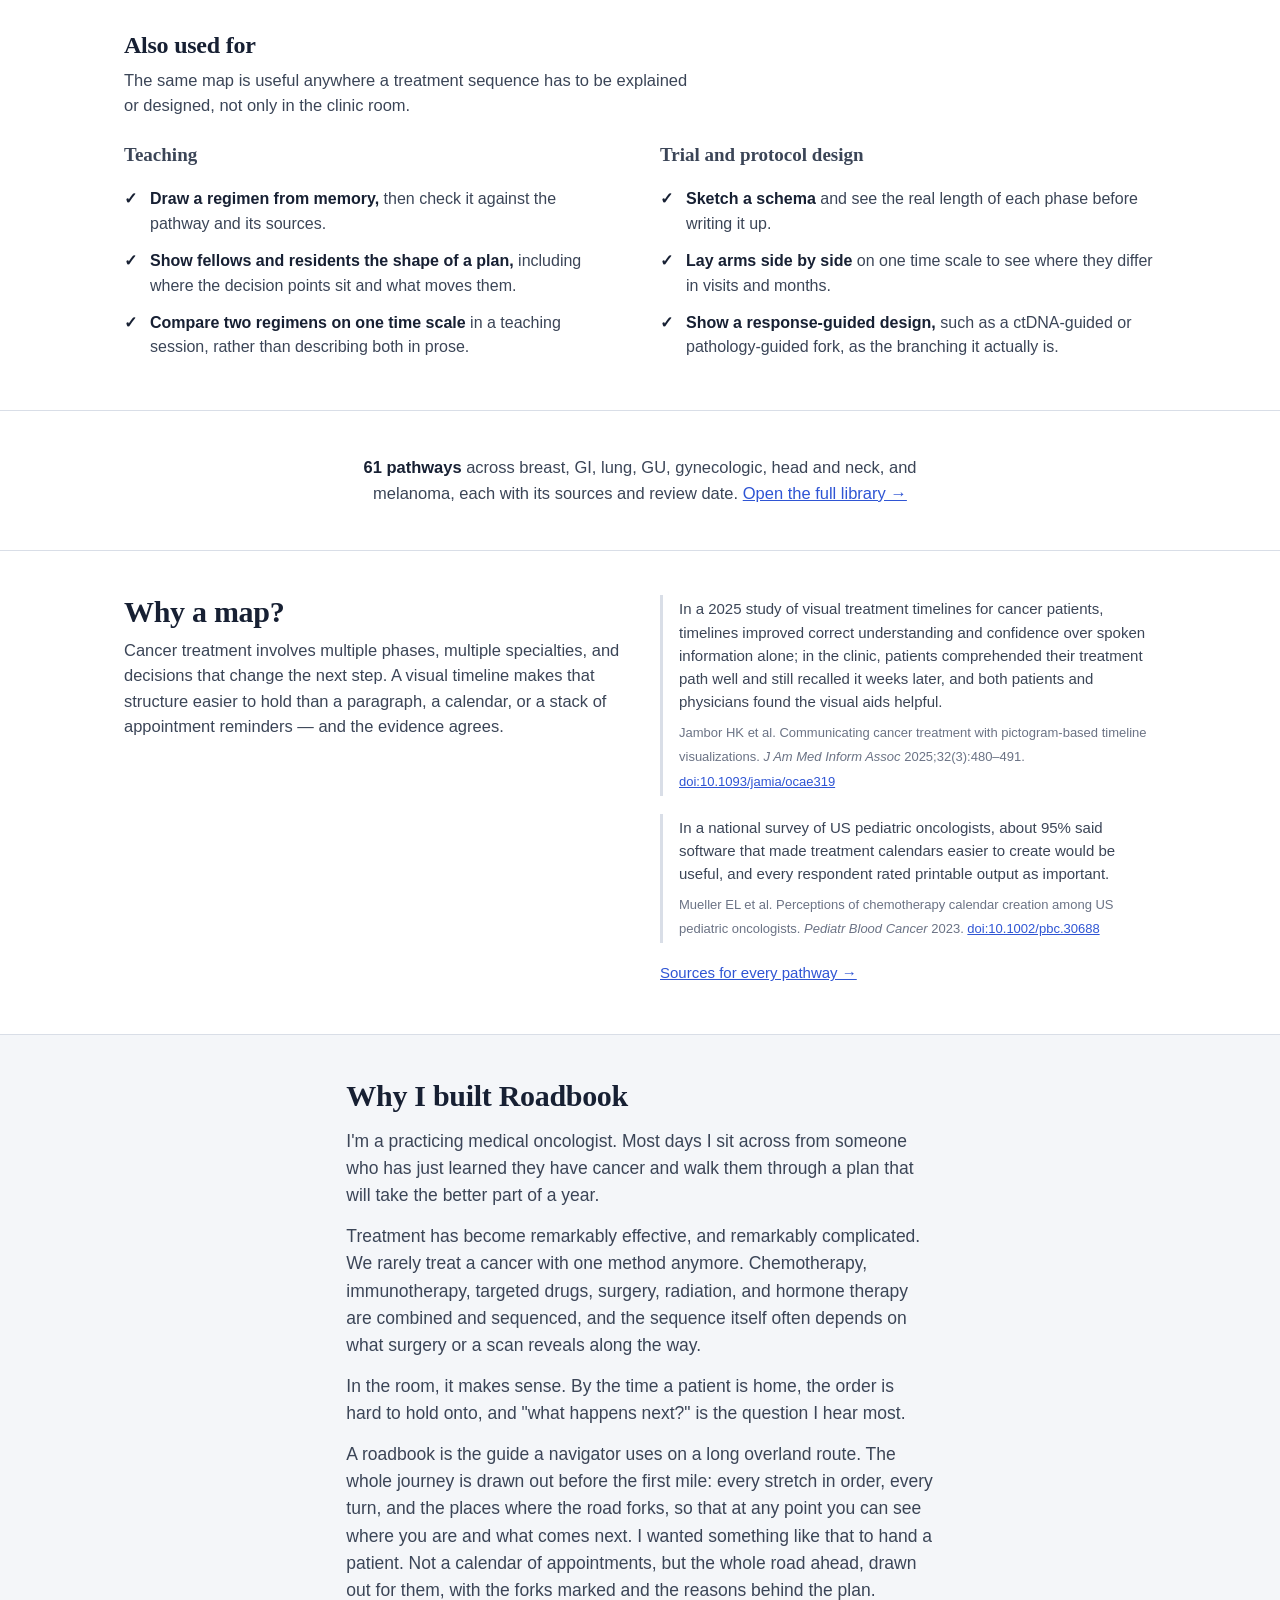
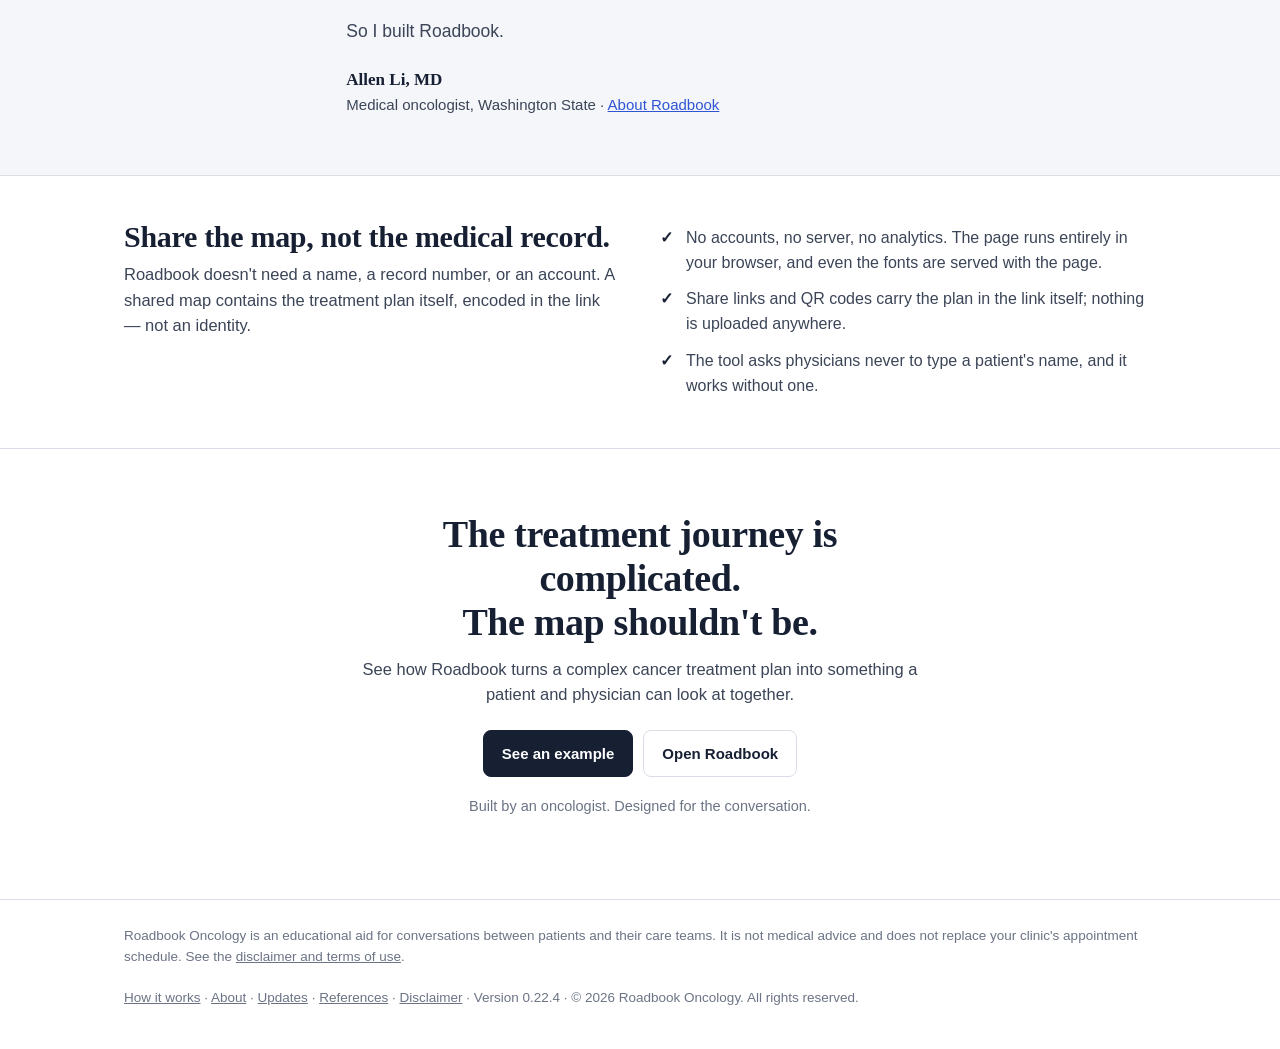
==== commit 14b208c5: "New pathway: surgery, gene test, chemotherapy matched to the risk tier (0.22.4) HR-positive, HER2-ne" ====
--- a/index.html
+++ b/index.html
@@ -268,7 +268,7 @@
   }, {passive:true});
 })();
 </script>
-<script src="regimens.js?v=0.22.3"></script>
+<script src="regimens.js?v=0.22.4"></script>
 <script>document.getElementById('ver').textContent = 'Version ' + APP_VERSION;</script>
 <script>
 (function(){
